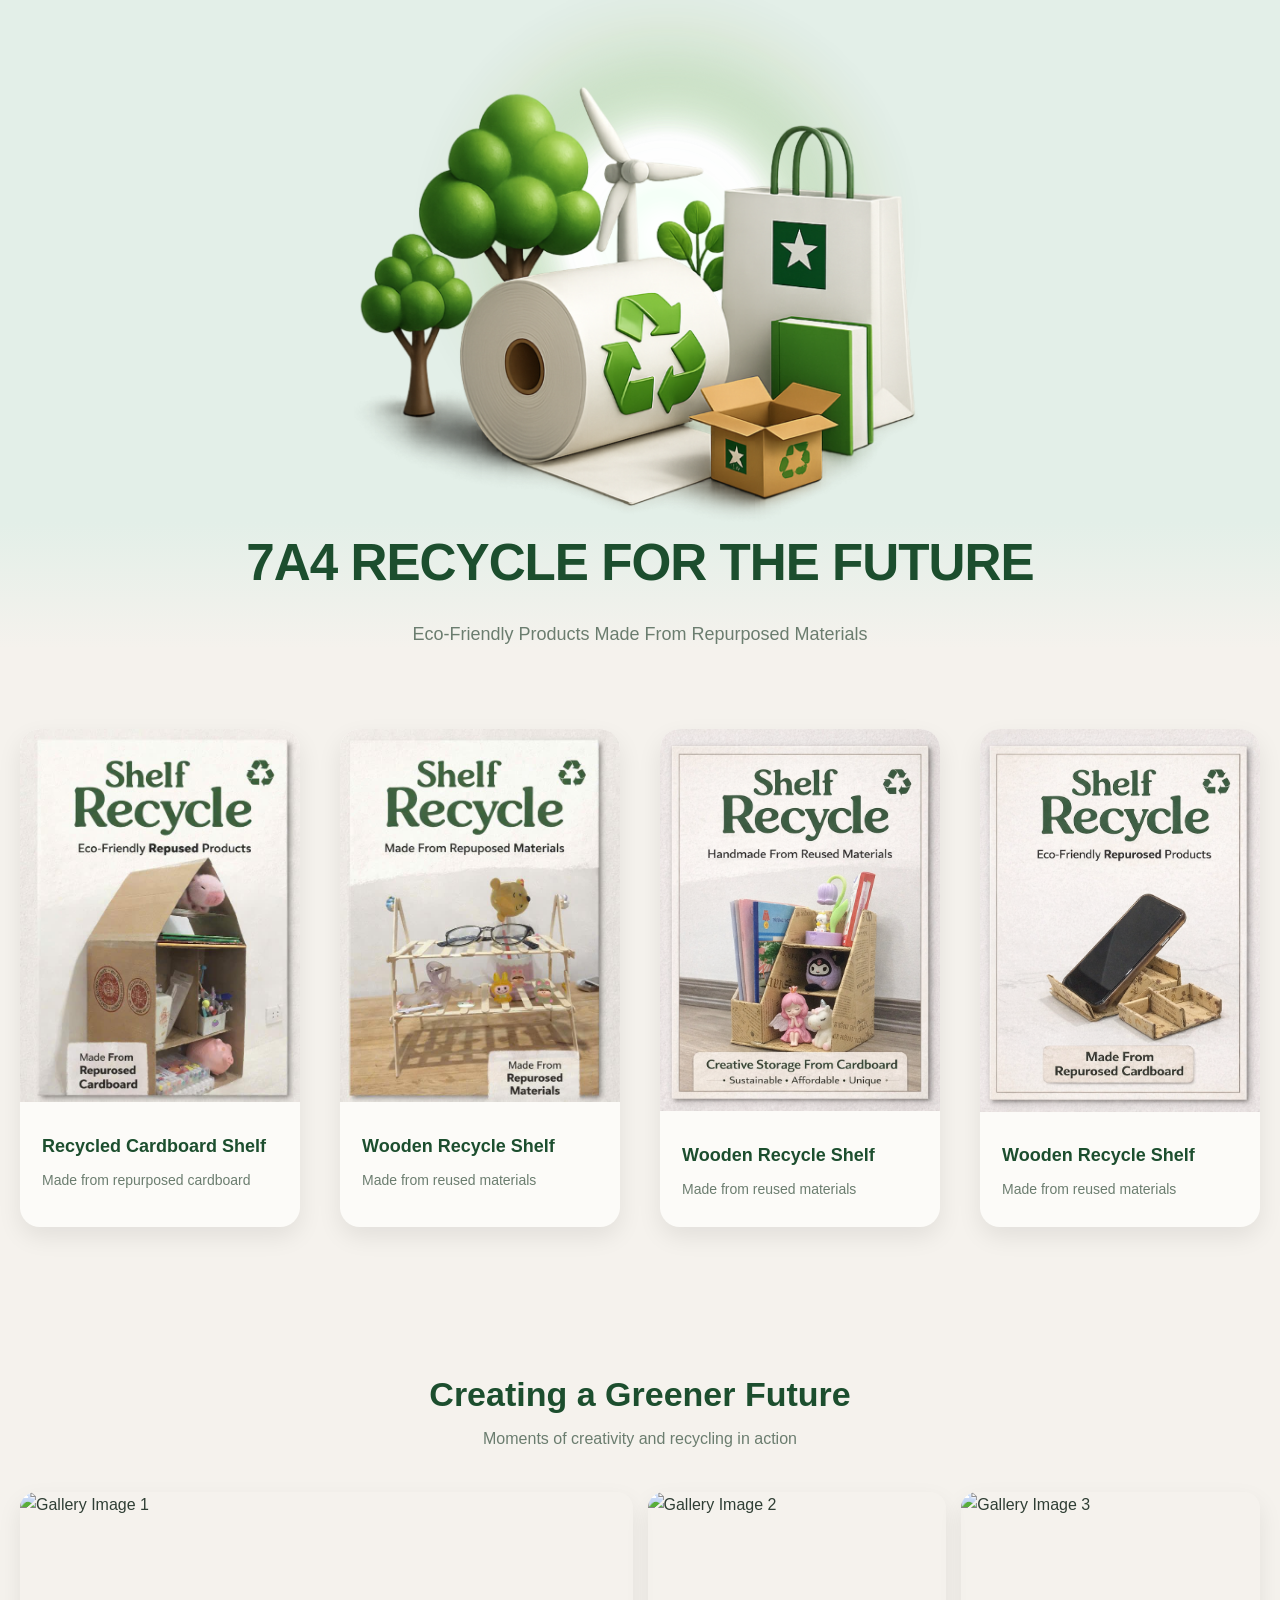
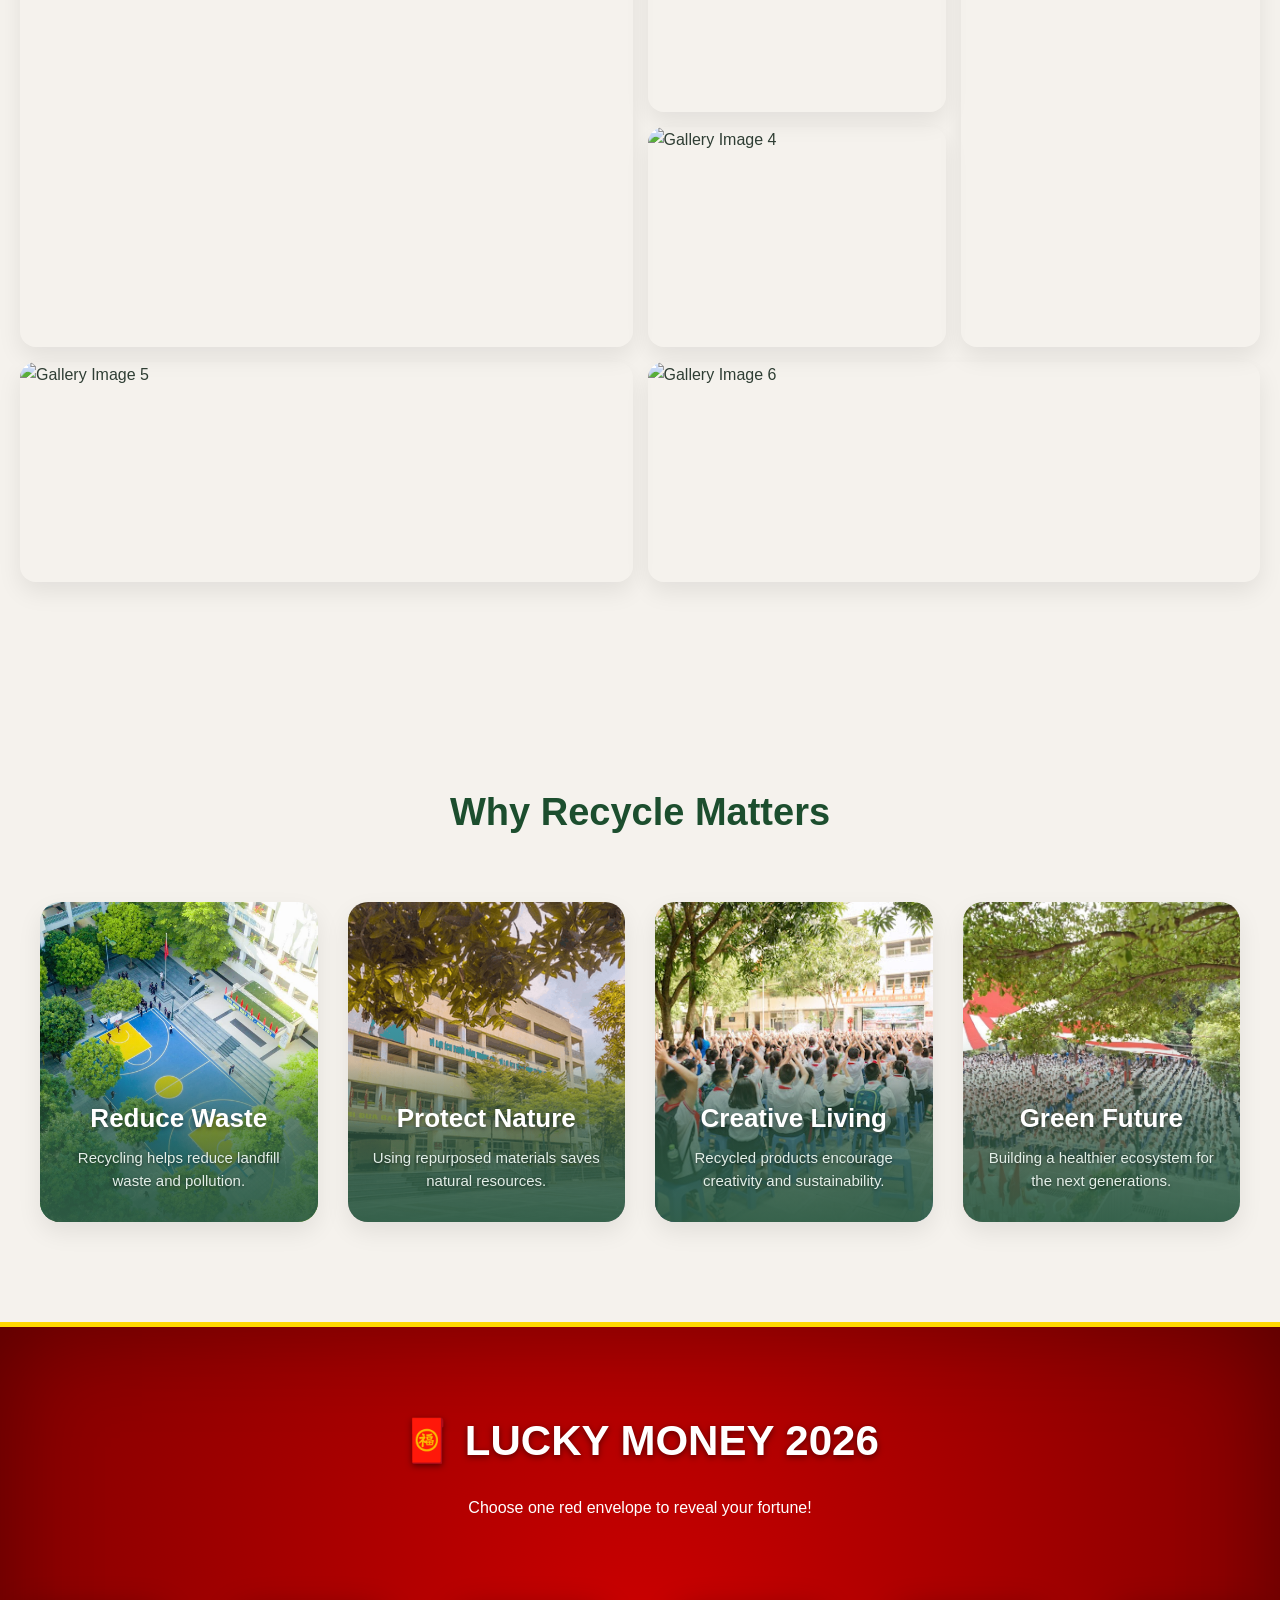
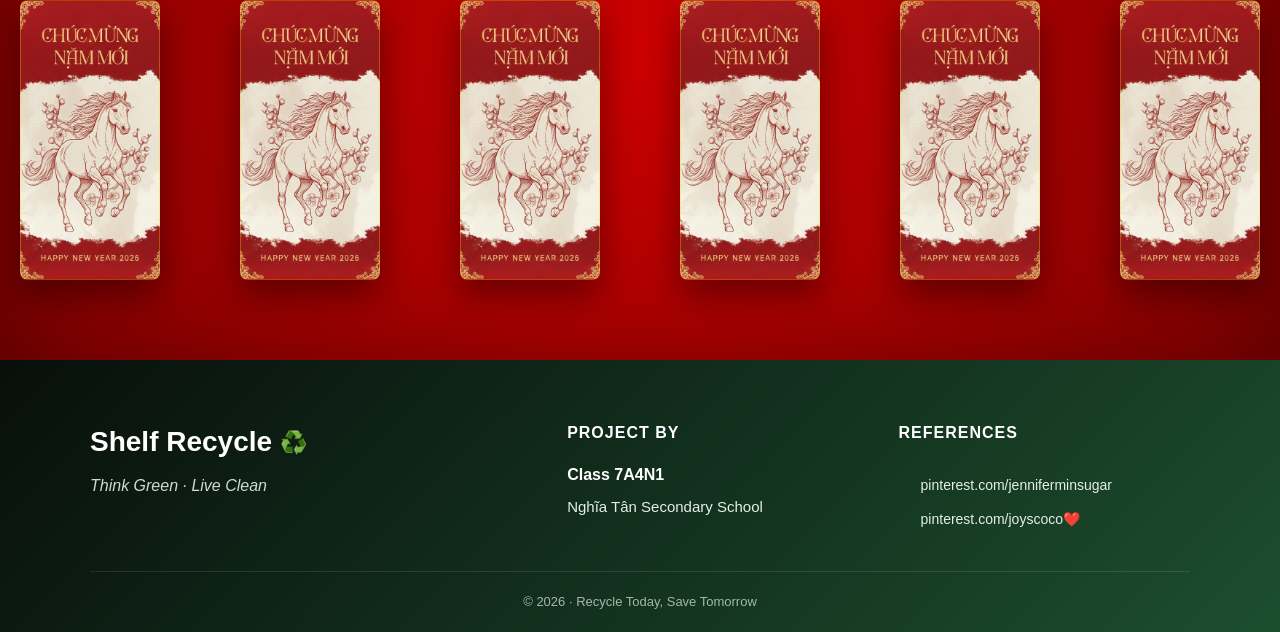
==== index.html @ d944ead4 "new" ====
<!DOCTYPE html>
<html lang="en">
<head>
  <meta name="viewport" content="width=device-width, initial-scale=1.0">
  <meta charset="UTF-8">
  <title>7A4 Green Project – Recycle for the Future</title>
  <link rel="stylesheet" href="style.css">
<link rel="preload" href="images/inner.png" as="image">
<link rel="preload" href="images/envelope.png" as="image">
<link rel="preload" href="images/light.png" as="image">
</head>
<body>
<header class="hero-logo" >
  <img src="/images/LogoRecycle.png" alt="7A4 Recycle for the Future Logo">
</header>
<header class="hero fade-in">
  <h1 style="text-transform: uppercase;">7A4 Recycle for the Future</h1>
  <p>Eco-Friendly Products Made From Repurposed Materials</p>
</header>

<section class="gallery">
  <div class="card slide-up" onclick="openModal('modal1')">
    <img src="images/shelf1.jpg" alt="Recycled Shelf">
    <h3>Recycled Cardboard Shelf</h3>
    <p>Made from repurposed cardboard</p>
  </div>

  <div class="card slide-up" onclick="openModal('modal2')">
    <img src="images/shelf2.jpg" alt="Recycled Shelf">
    <h3>Wooden Recycle Shelf</h3>
    <p>Made from reused materials</p>
  </div>
    <div class="card slide-up" onclick="openModal('modal3')">
    <img src="images/shelf3.png" alt="Recycled Shelf">
    <h3>Wooden Recycle Shelf</h3>
    <p>Made from reused materials</p>
  </div>
    <div class="card slide-up" onclick="openModal('modal4')">
    <img src="images/shelf4.png" alt="Recycled Shelf">
    <h3>Wooden Recycle Shelf</h3>
    <p>Made from reused materials</p>
  </div>
</section>

<section class="photo-collage fade-in">
 <h2>Creating a Greener Future</h2>
<p class="collage-desc">Moments of creativity and recycling in action</p>

  
  <div class="collage-grid">
    <div class="collage-item item-1">
      <img src="https://i.pinimg.com/736x/b6/c4/a5/b6c4a59f04e7c9d56929acf7394a808f.jpg" alt="Gallery Image 1">
    </div>
    <div class="collage-item item-2">
      <img src="https://i.pinimg.com/736x/38/fc/1e/38fc1e1cbbdf4a241d9f4a751c77e56e.jpg" alt="Gallery Image 2">
    </div>
    <div class="collage-item item-3">
      <img src="https://i.pinimg.com/736x/29/24/9c/29249c84901e8ae8eca6f431b91c12b4.jpg" alt="Gallery Image 3">
    </div>
    <div class="collage-item item-4">
      <img src="https://i.pinimg.com/736x/94/3b/c2/943bc2ed8845af588360f6b360622b56.jpg" alt="Gallery Image 4">
    </div>
    <div class="collage-item item-5">
      <img src="https://i.pinimg.com/1200x/44/40/da/4440da82d7d772c4b4be480b1e8993a2.jpg" alt="Gallery Image 5">
    </div>
    <div class="collage-item item-6">
      <img src="https://i.pinimg.com/736x/15/68/8b/15688bbd737a003bea802c72705a37fd.jpg" alt="Gallery Image 6">
    </div>
  </div>
</section>
<!-- WHY RECYCLE -->
<section class="why-recycle fade-in">
  <h2>Why Recycle Matters</h2>

  <div class="reasons">
    <div class="reason">
      <div class="reason-icon"></div>
      <div class="reason-content">
        <h4>Reduce Waste</h4>
        <p>Recycling helps reduce landfill waste and pollution.</p>
      </div>
    </div>
    <div class="reason">
      <div class="reason-icon"></div>
      <div class="reason-content">
        <h4>Protect Nature</h4>
        <p>Using repurposed materials saves natural resources.</p>
      </div>
    </div>
    <div class="reason">
      <div class="reason-icon"></div>
      <div class="reason-content">
        <h4>Creative Living</h4>
        <p>Recycled products encourage creativity and sustainability.</p>
      </div>
    </div>
    <div class="reason">
      <div class="reason-icon"></div>
      <div class="reason-content">
        <h4>Green Future</h4>
        <p>Building a healthier ecosystem for the next generations.</p>
      </div>
    </div>
  </div>
</section>

<!-- LUCKY MONEY SECTION -->
<section class="lixi-section fade-in">
  <h2>🧧 Lucky Money 2026</h2>
  <p>Choose one red envelope to reveal your fortune!</p>

  <div class="envelope-container">
    <div class="envelope" onclick="openEnvelope(this)"></div>
    <div class="envelope" onclick="openEnvelope(this)"></div>
    <div class="envelope" onclick="openEnvelope(this)"></div>
    <div class="envelope" onclick="openEnvelope(this)"></div>
    <div class="envelope" onclick="openEnvelope(this)"></div>
    <div class="envelope" onclick="openEnvelope(this)"></div>
  </div>

</section>


<!-- LIXI OVERLAY -->
<div id="lixiOverlay" class="lixi-overlay" onclick="closeLixi(event)">
  <div class="lixi-popup">
<div class="fortune-image">
  <img src="images/gow.png" alt="">
</div>
    <div class="fortune-content">
      <h3 id="fortuneTitle"></h3>
      <p id="fortuneMessage"></p>
      <p class="fortune-message-en"></p>
    </div>

    <button class="close-btn">Close</button>

  </div>
</div>

<!-- MODAL -->
<div id="modal1" class="modal">
   <video class="modal-video" controls poster="images/shelfc1.jpg"  playsinline>
    <source src="images/carton.mp4" type="video/mp4">
    Trình duyệt của bạn không hỗ trợ video.
  </video>
  <div class="modal-content">
   

    <h2>Recycled Cardboard Shelf</h2>
    <p>
      This shelf is made from reused cardboard, helping reduce waste
      and protect the environment.
    </p>

    <h3>Materials Used</h3>
    <ul>
   <li>Used cardboard boxes</li>
<li>Transparent adhesive tape</li>
<li>Scissors</li>
    </ul>
<div class="container-img">
    <img class="img-detail" src="images/material1-1.jpg" alt="">
    <img class="img-detail" src="images/material1-2.jpg" alt="">
    <img class="img-detail" src="images/material1-3.jpg" alt="">
</div>
    <button class="btn-close" onclick="closeModal('modal1')">Close</button>
</div>

</div>

<div id="modal2" class="modal">
   <video class="modal-video" controls poster="images/shelfc2.jpg" playsinline>
    <source src="images/stick.mp4" type="video/mp4">
    Trình duyệt của bạn không hỗ trợ video.
  </video>
  <div class="modal-content">
 

    <h2>Wooden Recycle Shelf</h2>
    <p>
      This shelf is crafted from reused wood, giving old materials
      a new and useful life.
    </p>

    <h3>Materials Used</h3>
 <ul>
  <li>Recycled wooden sticks (ice cream sticks)</li>
  <li>Craft knife (box cutter)</li>
  <li>Hot glue sticks and a hot glue gun</li>
</ul>

 <div class="container-img">
    <img class="img-detail" src="images/material2-1.jpg" alt="">
    <img class="img-detail" src="images/material2-2.jpg" alt="">
    <img class="img-detail" src="images/material2-3.jpg" alt="">
</div>
   <button class="btn-close" onclick="closeModal('modal2')">Close</button>
  </div>
 
</div>

<div id="modal3" class="modal">
   <video class="modal-video" controls poster="images/shelfc4.png" playsinline>
    <source src="images/shelfvideo2.mp4" type="video/mp4">
    Trình duyệt của bạn không hỗ trợ video.
  </video>
  <div class="modal-content">
 

<h2>Smart Cardboard Shelf</h2>
<p>
  This smart shelf is made from recycled cardboard, designed to organize books and small items in a neat and creative way. 
  It helps reuse waste materials while adding a cute and aesthetic touch to your study space.
</p>

<h3>Materials Used</h3>
<ul>
  <li>Recycled cardboard</li>
  <li>Scissors or craft knife</li>
  <li>Glue or hot glue gun</li>
  <li>Decorative paper (optional)</li>
</ul>

 <div class="container-img">
    <img class="img-detail" src="images/material2-1.jpg" alt="">
    <img class="img-detail" src="images/material2-2.jpg" alt="">
    <img class="img-detail" src="images/material2-3.jpg" alt="">
</div>
   <button class="btn-close" onclick="closeModal('modal3')">Close</button>
  </div>
 
</div>


<div id="modal4" class="modal">
   <video class="modal-video" controls poster="images/shelfc3.png" playsinline>
    <source src="images/cardton phone.mp4" type="video/mp4">
    Trình duyệt của bạn không hỗ trợ video.
  </video>
  <div class="modal-content">
 

   <h2>Cardboard Phone Stand</h2>
<p>
  This phone stand is crafted from recycled cardboard, providing a simple and practical way to hold your phone. 
  It is lightweight, eco-friendly, and perfect for watching videos or online learning.
</p>

<h3>Materials Used</h3>
<ul>
  <li>Recycled cardboard</li>
  <li>Scissors or craft knife</li>
  <li>Glue or hot glue gun</li>
</ul>

 <div class="container-img">
    <img class="img-detail" src="images/material2-1.jpg" alt="">
    <img class="img-detail" src="images/material2-2.jpg" alt="">
    <img class="img-detail" src="images/material2-3.jpg" alt="">
</div>
   <button class="btn-close" onclick="closeModal('modal4')">Close</button>
  </div>
 
</div>



<footer class="site-footer">
  <div class="footer-container">
    
    <div class="footer-brand">
      <h3>Shelf Recycle <span>♻️</span></h3>
      <p class="tagline">Think Green · Live Clean</p>
    </div>

    <div class="footer-info">
      <h4>Project By</h4>
      <p><strong>Class 7A4N1</strong></p>
      <p>Nghĩa Tân Secondary School</p>
    </div>

    <div class="footer-links">
      <h4>References</h4>
      <a href="https://www.pinterest.com/pin/70437490801950/feedback/?invite_code=cc535b1ee3a2424e87066b04d23a5386&sender_id=1038994713941963217" target="_blank" rel="noopener">pinterest.com/jenniferminsugar</a>
      <a href="https://www.pinterest.com/pin/211174975031869/" target="_blank" rel="noopener">pinterest.com/joyscoco❤️</a>
    </div>

  </div>

  <div class="footer-bottom">
    <p class="footer-year">© 2026 · Recycle Today, Save Tomorrow</p>
  </div>
</footer>

<script>
  /* =========================
     MODAL VIDEO
  ==========================*/
  function stopVideo(modal) {
    const video = modal.querySelector("video");
    if (video) {
      video.pause();
      video.currentTime = 0;
    }
  }

  function openModal(id) {
    const modal = document.getElementById(id);
    modal.style.display = "flex";
  }

  function closeModal(id) {
    const modal = document.getElementById(id);
    stopVideo(modal);
    modal.style.display = "none";
  }

  function handleOutsideClick(e) {
    if (e.target.classList.contains("modal")) {
      stopVideo(e.target);
      e.target.style.display = "none";
    }
  }

  window.addEventListener("click", handleOutsideClick);
  window.addEventListener("touchstart", handleOutsideClick);


  /* =========================
     LUCKY MONEY SYSTEM
  ==========================*/

const fortunes = [
  {
    id: 1,
    name: "Đại Cát",
    rate: 20,
    message: "Năm mới đại phúc đại lộc, thành công rực rỡ và mọi điều như ý!",
    message_en: "May the New Year bring you great blessings, abundant prosperity, brilliant success, and the fulfillment of all your wishes.",
    color: "#FFD700",
    img: "images/gow.png"
  },
  {
    id: 2,
    name: "Thượng Cát",
    rate: 20,
    message: "Tài lộc dồi dào, học tập và công việc đều thăng hoa.",
    message_en: "May wealth flow abundantly, and may your studies and career flourish throughout the year.",
    color: "#FFB700",
    img: "images/gowo.png"
  },
  {
    id: 3,
    name: "Trung Cát",
    rate: 25,
    message: "Một năm bình an, thuận lợi và nhiều cơ hội mới.",
    message_en: "Wishing you a peaceful year filled with smooth progress and many new opportunities.",
    color: "#FFA500",
    img: "images/gowt.png"
  },
  {
    id: 4,
    name: "Tiểu Cát",
    rate: 25,
    message: "Những niềm vui nhỏ sẽ mang đến may mắn bất ngờ.",
    message_en: "Small joys will lead to unexpected good fortune and delightful surprises.",
    color: "#FF8C00",
    img: "images/gowe.png"
  },
  {
    id: 5,
    name: "Cát Tường",
    rate: 10,
    message: "Khởi đầu suôn sẻ, hành trình mới đầy hy vọng.",
    message_en: "May your new beginning be smooth and your journey ahead filled with hope.",
    color: "#FF6347",
    img: "images/gowf.png",

  }
];

  let hasOpened = false; // chỉ giới hạn trong 1 lần load trang

  function getRandomFortune() {
    const total = fortunes.reduce((sum, f) => sum + f.rate, 0);
    let random = Math.random() * total;

    for (let fortune of fortunes) {
      if (random < fortune.rate) {
        return fortune;
      }
      random -= fortune.rate;
    }
  }

  function openEnvelope() {

    const overlay = document.getElementById("lixiOverlay");
    const title = document.getElementById("fortuneTitle");
    const message = document.getElementById("fortuneMessage");
const fortuneImage = document.querySelector(".fortune-image img");
const messageEn = document.querySelector(".fortune-message-en");
    // Nếu đã mở trong lần load này
    if (hasOpened) {
      title.innerHTML = "Hết lượt bốc";
      message.innerHTML = "Reload trang để bốc lại nhé!";
      messageEn.innerHTML = "No more draws left. Please reload the page to try again!";
      fortuneImage.src = "images/fail.png"; // ảnh trống
      overlay.classList.add("show");
      return;
    }

    const fortune = getRandomFortune();

    title.innerHTML = `✨${fortune.name}✨`;
    message.innerHTML = fortune.message;
    title.style.color = fortune.color;
  fortuneImage.src = fortune.img;
messageEn.innerHTML = fortune.message_en;
    overlay.classList.add("show");

    hasOpened = true;
  }

  function closeLixi(e) {
    if (
      e.target.classList.contains("lixi-overlay") ||
      e.target.classList.contains("close-btn")
    ) {
      document.getElementById("lixiOverlay").classList.remove("show");
    }
  }

</script>




</body>
</html>
---- style.css ----
/* =====================
   RESET & VARIABLES
===================== */
@import url("https://fonts.googleapis.com/css2?family=Protest+Revolution&display=swap");
@import url("https://fonts.googleapis.com/css2?family=Comforter&family=Oswald:wght@200..700&display=swap");

#fortuneTitle {
  font-family: "Protest Revolution", sans-serif;
  font-weight: bold;
}
:root {
  --green-dark: #080f0b;
  --green-main: #1c4e2e;
  --green-soft: #e3efe8;
  --beige-bg: #f5f2ed;
  --paper: #fcfbf8;
  --text-main: #2f3e34;
  --text-sub: #6b7d6f;
  --shadow-soft: 0 10px 25px rgba(0, 0, 0, 0.08);
  --shadow-hover: 0 25px 45px rgba(0, 0, 0, 0.12);
}

* {
  margin: 0;
  padding: 0;
  box-sizing: border-box;
}

body {
  font-family: "Inter", "Arial", sans-serif;
  background: var(--beige-bg);
  color: var(--text-main);
  line-height: 1.6;
}

/* =====================
   HERO
===================== */
.hero {
  background: linear-gradient(180deg, var(--green-soft), var(--beige-bg));
  text-align: center;
  display: flex;
  flex-direction: column;
  justify-content: center;
  align-items: center;
}
.hero-logo {
  background: var(--green-soft);
  display: flex;
  justify-content: center;
  align-items: end;
}
.hero-logo img {
  width: clamp(500px, 700px, 800px);
  height: auto;
  padding-inline: 4rem;
}
.hero h1 {
  font-size: clamp(36px, 4vw, 56px);
  font-weight: 700;
  letter-spacing: -1px;
  color: var(--green-main);
}

.hero p {
  max-width: 520px;
  margin: 16px auto 0;
  font-size: 18px;
  color: var(--text-sub);
}

.btn-close {
  margin-top: 20px;
  padding: 10px 20px;
  background-color: #2e7d32;
  color: white;
  border: none;
  border-radius: 6px;
  cursor: pointer;
  font-size: 14px;
  margin-left: 10px;
}

.btn-close:hover {
  background-color: #1b5e20;
}

/* =====================
   GALLERY
===================== */
.gallery {
  max-width: 1280px;
  margin: auto;
  padding: 80px 20px;
  display: grid;
  grid-template-columns: repeat(auto-fit, minmax(260px, 1fr));
  gap: 40px;
}

.card {
  background: var(--paper);
  border-radius: 20px;
  overflow: hidden;
  cursor: pointer;
  box-shadow: var(--shadow-soft);
  transition:
    transform 0.45s ease,
    box-shadow 0.45s ease;
  position: relative;
}

.card:hover {
  transform: translateY(-12px);
  box-shadow: var(--shadow-hover);
}

.card img {
  width: 100%;
  object-fit: cover;
}

.card h3 {
  padding: 22px 22px 8px;
  font-size: 18px;
  color: var(--green-main);
}

.card p {
  padding: 0 22px 26px;
  font-size: 14px;
  color: var(--text-sub);
}

/* Hiệu ứng vệt sáng trắng lấp lánh (Shine) chạy ngang qua card */
.gallery .card::before {
  content: "";
  position: absolute;
  top: 0;
  left: -150%;
  width: 100%;
  height: 100%;
  background: linear-gradient(
    to right,
    rgba(255, 255, 255, 0) 0%,
    rgba(255, 255, 255, 0.5) 50%,
    rgba(255, 255, 255, 0) 100%
  );
  transform: skewX(-25deg);
  animation: cardShine 4s infinite;
  z-index: 10;
  pointer-events: none;
}

.gallery .card:nth-child(1)::before {
  animation-delay: 0s;
}
.gallery .card:nth-child(2)::before {
  animation-delay: 0.7s;
}
.gallery .card:nth-child(3)::before {
  animation-delay: 1.4s;
}
.gallery .card:nth-child(4)::before {
  animation-delay: 2.1s;
}
.gallery .card:nth-child(5)::before {
  animation-delay: 2.8s;
}
.gallery .card:nth-child(6)::before {
  animation-delay: 3.5s;
}

@keyframes cardShine {
  0% {
    left: -150%;
  }
  20% {
    left: 150%;
  }
  100% {
    left: 150%;
  }
}
/* =====================
   PHOTO COLLAGE (LƯỚI ẢNH TỰ DO)
===================== */
.photo-collage {
  max-width: 1280px;
  margin: 60px auto 100px;
  padding: 0 20px;
}

.photo-collage h2 {
  text-align: center;
  font-size: 34px;
  color: var(--green-main);
  margin-bottom: 5px;
}

.collage-desc {
  text-align: center;
  font-size: 16px;
  color: var(--text-sub);
  margin-bottom: 40px;
}

/* Lưới Grid 4 cột */
.collage-grid {
  display: grid;
  grid-template-columns: repeat(4, 1fr);
  grid-auto-rows: 220px; /* Chiều cao tiêu chuẩn của 1 ô */
  gap: 15px;
}

.collage-item {
  border-radius: 16px;
  overflow: hidden;
  box-shadow: var(--shadow-soft);
  position: relative;
  cursor: pointer;
}

.collage-item img {
  width: 100%;
  height: 100%;
  object-fit: cover;
  transition: transform 0.6s cubic-bezier(0.25, 0.8, 0.25, 1);
}

.collage-item:hover img {
  transform: scale(1.1);
}

/* Tạo lớp phủ mờ khi hover để ảnh nhìn "sâu" hơn */
.collage-item::after {
  content: "";
  position: absolute;
  inset: 0;
  background: rgba(0, 0, 0, 0.15);
  opacity: 0;
  transition: opacity 0.4s ease;
}

.collage-item:hover::after {
  opacity: 1;
}

/* --- TÙY CHỈNH KÍCH THƯỚC TỰ DO CHO TỪNG ẢNH --- */
.item-1 {
  grid-column: span 2;
  grid-row: span 2;
} /* Ô rất to: 2 cột, 2 dòng */
.item-2 {
  grid-column: span 1;
  grid-row: span 1;
} /* Ô nhỏ bình thường */
.item-3 {
  grid-column: span 1;
  grid-row: span 2;
} /* Ô cao dọc: 1 cột, 2 dòng */
.item-4 {
  grid-column: span 1;
  grid-row: span 1;
} /* Ô nhỏ bình thường */
.item-5 {
  grid-column: span 2;
  grid-row: span 1;
} /* Ô dài ngang: 2 cột, 1 dòng */
.item-6 {
  grid-column: span 2;
  grid-row: span 1;
} /* Ô nhỏ bình thường */
/* =====================
   WHY RECYCLE
===================== */
.why-recycle {
  background: var(--beige-bg);
  padding: 100px 20px;
}

.why-recycle h2 {
  text-align: center;
  font-size: 38px;
  margin-bottom: 60px;
  color: var(--green-main);
}

.reasons {
  max-width: 1200px;
  margin: auto;
  display: grid;
  grid-template-columns: repeat(auto-fit, minmax(240px, 1fr));
  gap: 30px;
}

.reason {
  position: relative;
  padding: 30px 25px;
  border-radius: 20px;
  text-align: center;
  transition:
    transform 0.4s ease,
    box-shadow 0.4s ease;
  overflow: hidden;
  min-height: 320px;
  display: flex;
  flex-direction: column;
  box-shadow: var(--shadow-soft);
  background-color: var(--green-dark);
  background-size: cover;
  background-position: center;
}

.reason:nth-child(1) {
  background-image: url("images/nghiatan.jpg");
}
.reason:nth-child(2) {
  background-image: url("images/thcs-nghia-tan-min.webp");
}
.reason:nth-child(3) {
  background-image: url("images/unnamed.jpg");
}
.reason:nth-child(4) {
  background-image: url("images/ntthcs.webp");
}

.reason::before {
  content: "";
  position: absolute;
  inset: 0;
  background: linear-gradient(
    to top,
    rgba(47, 93, 70, 0.95) 0%,
    rgba(47, 93, 70, 0.8) 20%,
    rgba(47, 93, 70, 0.6) 35%,
    rgba(59, 107, 76, 0.35) 45%,
    rgba(59, 107, 76, 0.15) 50%,
    transparent 60%
  );
  z-index: 1;
  transition: background 0.4s ease;
}

.reason-content,
.reason-icon {
  position: relative;
  z-index: 2;
}

.reason-icon {
  font-size: 50px;
  margin-bottom: auto;
  text-shadow: 0 4px 10px rgba(0, 0, 0, 0.3);
}

.reason h4 {
  margin: 15px 0 8px;
  font-size: 26px;
  color: #ffffff;
  text-shadow: 0 2px 4px rgba(0, 0, 0, 0.4);
}

.reason p {
  font-size: 15px;
  color: var(--green-soft);
  line-height: 1.5;
  text-shadow: 0 1px 3px rgba(0, 0, 0, 0.5);
}

.reason:hover {
  transform: translateY(-12px);
  box-shadow: var(--shadow-hover);
}

.reason:hover::before {
  background: linear-gradient(
    to top,
    rgba(47, 93, 70, 1) 0%,
    rgba(47, 93, 70, 0.8) 60%,
    rgba(59, 107, 76, 0.4) 100%
  );
}

/* =====================
   MODAL
===================== */
.modal {
  display: none;
  position: fixed;
  inset: 0;
  background: rgba(0, 0, 0, 0.634);
  backdrop-filter: blur(10px);
  justify-content: center;
  align-items: center;
  z-index: 999;
  gap: 40px;
  padding: 20px;
}

.modal-content {
  background: var(--paper);
  max-height: 715px;
  padding: 40px;
  width: 90%;
  max-width: 620px;
  border-radius: 26px;
  box-shadow: var(--shadow-hover);
  animation: zoomFade 0.5s ease;
  overflow-y: auto; /* Cho phép cuộn trong modal nếu nội dung dài */
}

.modal-video {
  position: relative;
  max-width: clamp(250px, 35vw, 320px);
  border-radius: 26px;
  overflow: hidden;
  aspect-ratio: 9/16;
}

.modal-content h2 {
  color: var(--green-dark);
  margin-bottom: 12px;
}
.modal-content h3 {
  margin-top: 20px;
  color: var(--green-main);
}
.modal-content ul {
  padding-left: 18px;
  margin: 12px 0;
}
.modal-content img {
  width: 100%;
  border-radius: 16px;
  margin-top: 18px;
  aspect-ratio: 1/1;
}

.close {
  position: absolute;
  right: 26px;
  top: 22px;
  font-size: 28px;
  cursor: pointer;
  color: var(--text-sub);
}
video {
  object-fit: cover;
}

/* =====================
   LIXI SECTION
===================== */
.lixi-section {
  text-align: center;
  padding: 80px 20px;
  background: radial-gradient(circle, #cc0000 0%, #800000 100%);
  color: #fff;
  border-top: 5px solid #ffd700;
  box-shadow: inset 0 0 100px rgba(0, 0, 0, 0.3);
}
.lixi-section h2 {
  font-size: clamp(32px, 4vw, 42px);
  margin-bottom: 20px;
  text-shadow: 0 2px 6px rgba(0, 0, 0, 0.5);
  text-transform: uppercase;
}
.envelope-container {
  max-width: 1280px;
  display: flex;
  justify-content: space-between;
  gap: 10px;
  flex-wrap: wrap;
  margin-top: 40px;
  margin: auto;
  padding-top: 5rem;
}

.envelope {
  width: clamp(140px, 9.5vw, 400px);
  aspect-ratio: 2 / 4;
  height: auto;
  background: url("images/envelope.png") center/cover no-repeat;
  cursor: pointer;
  border-radius: 8px;
  box-shadow: 0 15px 35px rgba(0, 0, 0, 0.4);
  border: 1px solid rgba(255, 215, 0, 0.3);
  transition:
    transform 0.4s ease,
    box-shadow 0.4s ease;
  animation: float 3s ease-in-out infinite;
  position: relative;
  overflow: hidden;
}

.envelope::after {
  content: "";
  position: absolute;
  top: 0;
  left: 0;
  width: 100%;
  height: 30%;
  background: var(--paper);
  transform-origin: top;
  transform: rotateX(0deg);
  transition: transform 0.4s ease;
  z-index: 5;
  opacity: 0;
}

.envelope:hover {
  transform: translateY(-18px) rotate(3deg) scale(1.05);
  box-shadow: 0 25px 50px rgba(255, 215, 0, 0.3);
  border: 1px solid #ffd700;
}
.envelope:hover::after {
  transform: rotateX(-180deg);
}
.envelope:active {
  animation: clickShake 0.4s ease;
}

.envelope:nth-child(1) {
  animation-delay: 0s;
}
.envelope:nth-child(2) {
  animation-delay: -0.5s;
}
.envelope:nth-child(3) {
  animation-delay: -1s;
}
.envelope:nth-child(4) {
  animation-delay: -1.5s;
}
.envelope:nth-child(5) {
  animation-delay: -2s;
}
.envelope:nth-child(6) {
  animation-delay: -2.5s;
}

.envelope::before {
  content: "";
  position: absolute;
  top: 0;
  left: -150%;
  width: 100%;
  height: 100%;
  background: linear-gradient(
    to right,
    rgba(255, 255, 255, 0) 0%,
    rgba(255, 215, 0, 0.4) 50%,
    rgba(255, 255, 255, 0) 100%
  );
  transform: skewX(-25deg);
  animation: envelopeShine 4s infinite;
  z-index: 10;
}

.envelope:nth-child(1)::before {
  animation-delay: 0s;
}
.envelope:nth-child(2)::before {
  animation-delay: 0.7s;
}
.envelope:nth-child(3)::before {
  animation-delay: 1.4s;
}
.envelope:nth-child(4)::before {
  animation-delay: 2.1s;
}
.envelope:nth-child(5)::before {
  animation-delay: 2.8s;
}
.envelope:nth-child(6)::before {
  animation-delay: 3.5s;
}

@keyframes envelopeShine {
  0% {
    left: -150%;
  }
  20% {
    left: 150%;
  }
  100% {
    left: 150%;
  }
}
@keyframes float {
  0%,
  100% {
    transform: translateY(0px);
  }
  50% {
    transform: translateY(-12px);
  }
}
@keyframes clickShake {
  25% {
    transform: translateX(-4px);
  }
  50% {
    transform: translateX(4px);
  }
  75% {
    transform: translateX(-3px);
  }
}

/* =====================
   LIXI OVERLAY & POPUP
===================== */
.lixi-overlay {
  position: fixed;
  inset: 0;
  background: rgba(0, 0, 0, 0.7);
  backdrop-filter: blur(8px);
  display: none;
  justify-content: center;
  align-items: center;
  z-index: 999;
}
.lixi-overlay.show {
  display: flex;
}

.lixi-popup {
  width: clamp(320px, 70vw, 380px);
  aspect-ratio: 2 / 4;
  background: url("images/inner.png") center/cover no-repeat;
  display: flex;
  flex-direction: column;
  justify-content: center;
  align-items: center;
  position: relative;
  text-align: center;
  padding: 20px;
  opacity: 0;
  animation: lixiPopupAppear 0.6s cubic-bezier(0.175, 0.885, 0.32, 1.275)
    forwards;
}

@keyframes lixiPopupAppear {
  0% {
    transform: scale(0.5) translateY(50px);
    opacity: 0;
  }
  100% {
    transform: scale(1) translateY(0);
    opacity: 1;
  }
}

.lixi-popup::before {
  content: "";
  position: absolute;
  top: 15%;
  left: 50%;
  transform: translate(-50%, -50%);
  width: 250px;
  height: 250px;
  background: radial-gradient(
    circle,
    rgba(255, 215, 0, 0.6) 0%,
    transparent 70%
  );
  z-index: 1;
  animation: popupPulseGlow 2s infinite alternate;
  pointer-events: none;
}

@keyframes popupPulseGlow {
  from {
    opacity: 0.5;
    transform: translate(-50%, -50%) scale(0.9);
  }
  to {
    opacity: 1;
    transform: translate(-50%, -50%) scale(1.1);
  }
}

.fortune-content {
  color: #92191b;
  background: url(images/light.png) center/cover;
  aspect-ratio: 1/1;
  text-align: center;
  position: relative;
  z-index: 3;
}

#fortuneTitle {
  font-size: clamp(42px, 2.5vw, 42px);
  margin-bottom: 8px;
  text-shadow: 0px 0px 8px rgb(255 255 255);
  color: #92191b;
}
#fortuneMessage {
  font-size: clamp(22px, 2vw, 22px);
  color: #92191b;
  font-weight: bold;
}
.fortune-message-en {
  font-style: italic;
  font-size: clamp(22px, 2vw, 22px);
  color: #92191b;
  text-align: center;
  margin-top: 10px;
  opacity: 0.95;
  quotes: "“" "”";
}
.fortune-message-en::before {
  content: open-quote;
}
.fortune-message-en::after {
  content: close-quote;
}

.close-btn {
  margin-top: 30px;
  padding: 12px 30px;
  border: none;
  background: linear-gradient(135deg, #ffd700, #b8860b);
  color: #800000;
  font-weight: bold;
  text-transform: uppercase;
  letter-spacing: 1px;
  border-radius: 50px;
  cursor: pointer;
  box-shadow: 0 5px 15px rgba(0, 0, 0, 0.3);
  transition: all 0.3s ease;
  position: relative;
  z-index: 4;
}
.close-btn:hover {
  transform: scale(1.1);
  background: linear-gradient(135deg, #fff, #ffd700);
  box-shadow: 0 8px 20px rgba(255, 215, 0, 0.4);
}

.fortune-image img {
  width: clamp(250px, 15vw, 320px);
  aspect-ratio: 1/1;
  position: relative;
  z-index: 2;
}

/* =====================
   FOOTER
===================== */
/* =====================
   FOOTER (REBUILT UX/UI)
===================== */
.site-footer {
  background: linear-gradient(135deg, var(--green-dark), var(--green-main));
  color: var(--paper);
  padding: 60px 20px 20px;
  position: relative;
  font-family: "Inter", sans-serif;
}

.footer-container {
  max-width: 1100px;
  margin: 0 auto;
  display: grid;
  grid-template-columns: 1.5fr 1fr 1fr; /* Chia 3 cột: Cột 1 to hơn một chút */
  gap: 40px;
  border-bottom: 1px solid rgba(255, 255, 255, 0.1); /* Đường kẻ mờ phân cách */
  padding-bottom: 40px;
}

/* Cột 1: Brand */
.footer-brand h3 {
  color: #ffffff;
  font-size: 28px;
  margin-bottom: 8px;
  display: flex;
  align-items: center;
  gap: 8px;
}
.footer-brand span {
  font-size: 22px;
}
.footer-brand .tagline {
  font-size: 16px;
  color: var(--green-soft);
  font-style: italic;
  opacity: 0.9;
}

/* Cột 2 & 3: Info & Links */
.footer-info h4,
.footer-links h4 {
  color: #ffffff;
  font-size: 16px;
  margin-bottom: 16px;
  text-transform: uppercase;
  letter-spacing: 1px;
}

.footer-info p {
  color: var(--green-soft);
  margin-bottom: 8px;
  font-size: 15px;
}
.footer-info strong {
  color: #ffffff;
  font-size: 16px;
}

.footer-links {
  display: flex;
  flex-direction: column;
  gap: 12px;
}
.footer-links a {
  color: var(--green-soft);
  text-decoration: none;
  font-size: 14px;
  transition: all 0.3s ease;
  display: inline-flex;
  align-items: center;
}

/* Hiệu ứng mũi tên bay ra khi hover vào link */
.footer-links a::before {
  content: "→";
  margin-right: 8px;
  font-size: 14px;
  opacity: 0;
  transform: translateX(-10px);
  transition: all 0.3s ease;
  color: #ffffff;
}
.footer-links a:hover {
  color: #ffffff;
  transform: translateX(5px); /* Chữ nhích sang phải nhẹ */
}
.footer-links a:hover::before {
  opacity: 1;
  transform: translateX(0);
}

/* Copyright Bottom */
.footer-bottom {
  max-width: 1100px;
  margin: 0 auto;
  padding-top: 20px;
  text-align: center;
}
.footer-year {
  font-size: 13px;
  color: var(--green-soft);
  opacity: 0.7;
}

/* --- RESPONSIVE CHO FOOTER MỚI --- */
@media (max-width: 768px) {
  .footer-container {
    grid-template-columns: 1fr; /* Chuyển về 1 cột dọc trên Mobile */
    text-align: center;
    gap: 30px;
  }

  .footer-brand h3 {
    justify-content: center;
  }

  .footer-links {
    align-items: center;
  }

  /* Tắt hiệu ứng mũi tên bay ngang vì trên mobile dùng cảm ứng (touch) */
  .footer-links a::before {
    display: none;
  }
  .footer-links a:hover {
    transform: none;
    text-decoration: underline;
  }
}
/* =====================
   GLOBAL CLASSES
===================== */
.container-img {
  width: 100%;
  padding: 0 10px;
  display: flex;
  justify-content: space-between;
  align-items: center;
}
.img-detail {
  width: clamp(100px, 15vw, 160px) !important;
  aspect-ratio: 1 / 1;
  object-fit: cover;
  object-position: center;
  border: 2px solid var(--green-dark);
}
.inner-img {
  width: 320px;
  max-width: 85vw;
  filter: drop-shadow(0 0 20px rgba(255, 215, 0, 0.5));
}

@keyframes fade {
  from {
    opacity: 0;
  }
  to {
    opacity: 1;
  }
}
@keyframes slideUp {
  from {
    opacity: 0;
    transform: translateY(40px);
  }
  to {
    opacity: 1;
    transform: translateY(0);
  }
}
@keyframes zoomFade {
  from {
    opacity: 0;
    transform: scale(0.85);
  }
  to {
    opacity: 1;
    transform: scale(1);
  }
}
.fade-in {
  animation: fade 1.2s ease both;
}
.slide-up {
  animation: slideUp 0.9s ease both;
}

/* =====================
   📱 RESPONSIVE GỘP GỌN (TABLET & MOBILE)
===================== */

/* Tablet (Dưới 900px) */
@media (max-width: 900px) {
  .gallery {
    grid-template-columns: repeat(2, 1fr);
    gap: 20px;
    padding: 60px 20px;
  }
  .modal {
    flex-direction: column;
    padding: 30px;
  }
  .modal-video {
    max-width: 100%;
    width: 100%;
    margin-right: 0;
  }
  .modal-content {
    max-height: 50vh;
    width: 100%;
    padding: 20px;
  }
  footer {
    padding: 44px 20px 36px;
  }
}

/* Mobile ngang (Dưới 768px) */
@media (max-width: 768px) {
  .hero {
    padding: 70px 20px 50px;
  }
  .hero h1 {
    font-size: 40px;
  }
  .why-recycle h2 {
    font-size: 28px;
  }
  .lixi-section {
    padding: 50px 15px;
  }
  .lixi-popup {
    width: 90vw !important;
    padding: 30px 15px;
  }
  #fortuneTitle {
    font-size: 32px;
  }
  #fortuneMessage {
    font-size: 18px;
  }
  .fortune-message-en {
    font-size: 14px;
  }
  .envelope {
    width: 120px;
    height: 200px;
  }
}

/* Mobile dọc (Dưới 600px) */
@media (max-width: 600px) {
  /* ÉP 2 CỘT CARD TRÊN MOBILE */
  .gallery {
    grid-template-columns: repeat(2, 1fr);
    gap: 15px;
    padding: 20px 5px;
  }
  .card h3 {
    font-size: 13px;
    padding: 5px;
  }
  .card p {
    font-size: 12px;
    padding: 0 10px 15px;
  }

  .reasons {
      grid-template-columns: repeat(1fr);
  }

  .modal {
    padding: 15px;
  }
  .modal-content h2 {
    font-size: 22px;
  }
  .btn-close {
    width: 100%;
    margin-top: 15px;
    margin-left: 0;
  }
  .container-img {
    flex-wrap: wrap;
    gap: 5px;
    justify-content: center;
  }
  .img-detail {
    width: 30% !important;
  }

  .envelope {
    width: 90px;
    height: 190px;
  }
  .envelope-container {
    gap: 20px;
  }

  footer {
    padding: 36px 15px 30px;
  }
  .footer-content strong {
    font-size: 16px;
  }
  .footer-content p {
    font-size: 14px;
  }
  .footer-year {
    font-size: 12px;
  }
}
@media (max-width: 900px) {
  .collage-grid {
    grid-template-columns: repeat(3, 1fr); /* 3 cột */
    grid-auto-rows: 180px;
  }
  .item-1 {
    grid-column: span 2;
    grid-row: span 2;
  }
  .item-3 {
    grid-column: span 1;
    grid-row: span 2;
  }
  .item-5 {
    grid-column: span 2;
    grid-row: span 1;
  }
}

@media (max-width: 600px) {
  .photo-collage {
    margin: 40px auto 80px;
    padding: 0 15px;
  }
  .photo-collage h2 {
    font-size: 28px;
  }

  .collage-grid {
    grid-template-columns: repeat(2, 1fr); /* CHUẨN 2 CỘT */
    grid-auto-rows: 140px; /* Giảm chiều cao mỗi ô cho vừa điện thoại */
    gap: 10px;
  }

  /* Sắp xếp so le: Không có ảnh nào chiếm 2 cột (span 2 ngang) nữa */
  .item-1 {
    grid-column: span 1;
    grid-row: span 2;
  } /* Ảnh 1: Cao dọc bên trái */
  .item-2 {
    grid-column: span 1;
    grid-row: span 1;
  } /* Ảnh 2: Vuông bên phải trên */
  .item-3 {
    grid-column: span 1;
    grid-row: span 1;
  } /* Ảnh 3: Vuông bên phải dưới */

  .item-4 {
    grid-column: span 1;
    grid-row: span 1;
  } /* Ảnh 4: Vuông bên trái trên */
  .item-5 {
    grid-column: span 1;
    grid-row: span 2;
  } /* Ảnh 5: Cao dọc bên phải */
  .item-6 {
    grid-column: span 1;
    grid-row: span 1;
  } /* Ảnh 6: Vuông bên trái dưới */
}
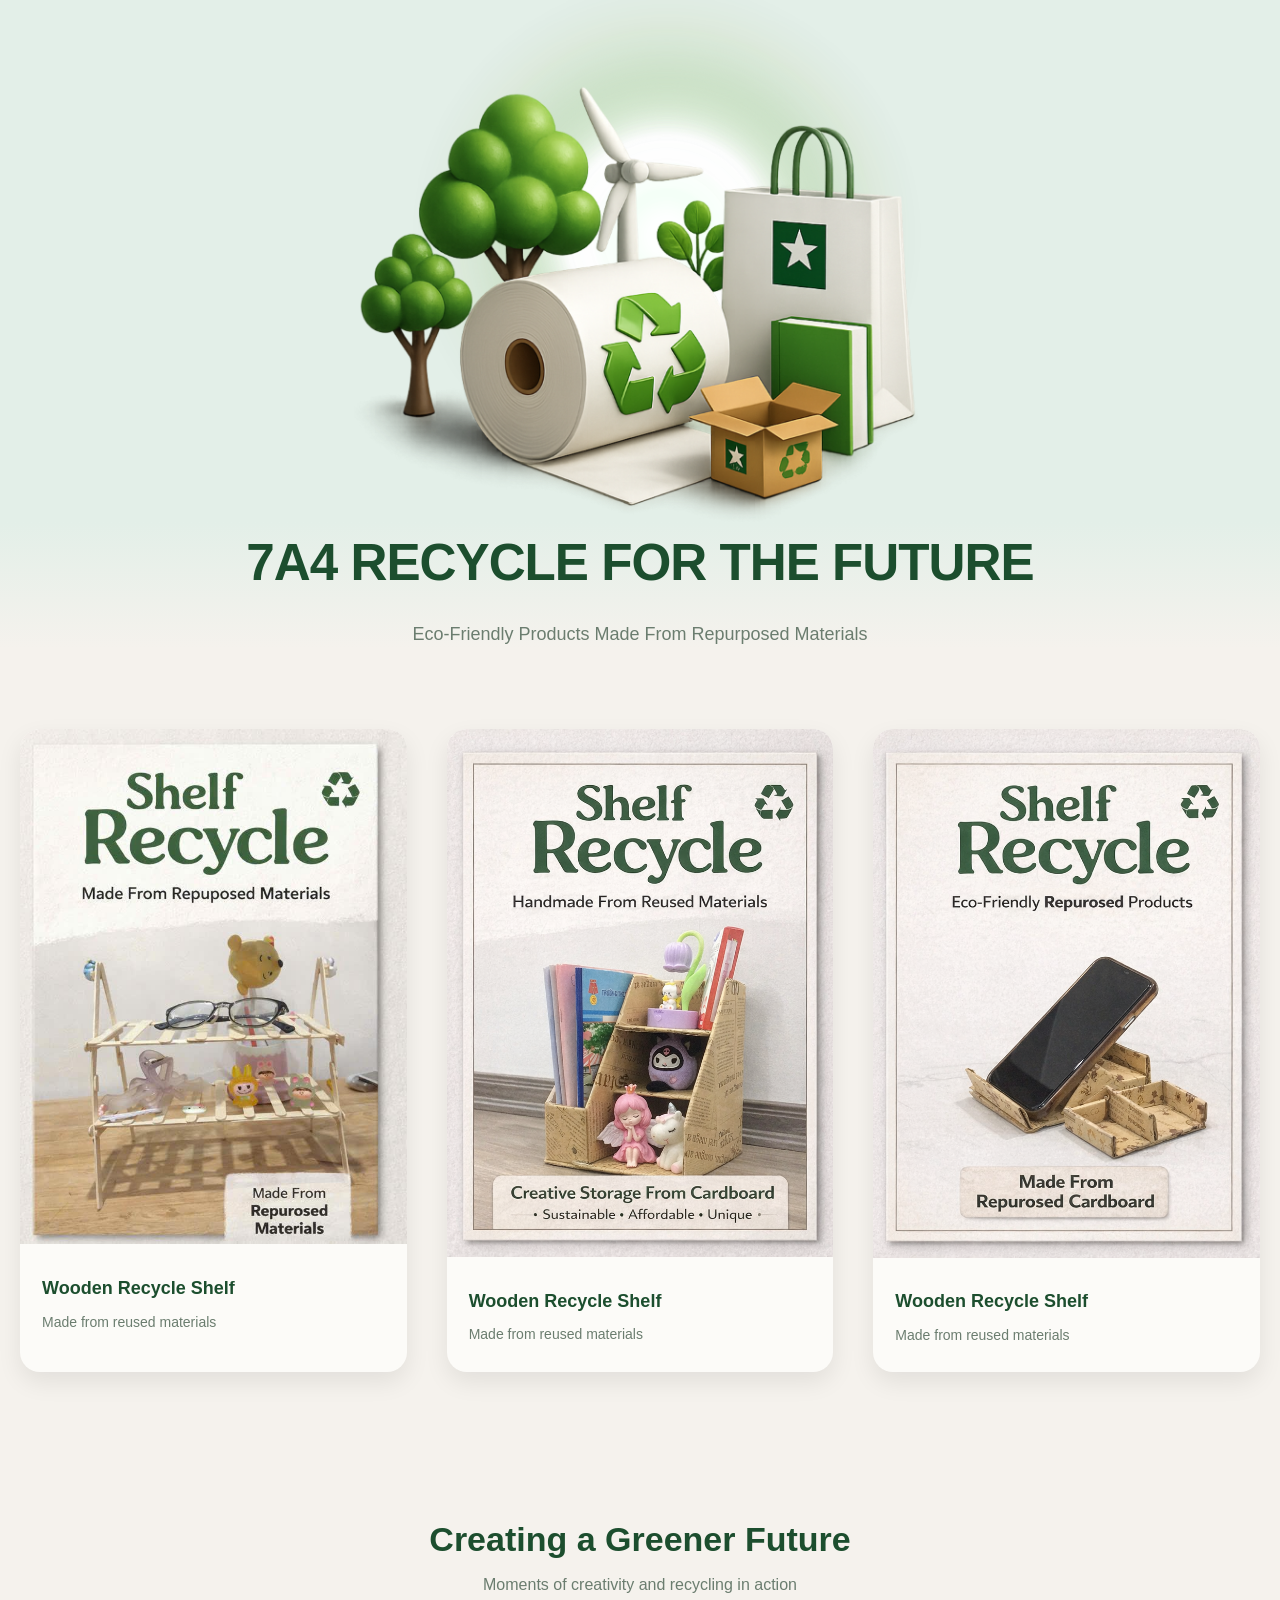
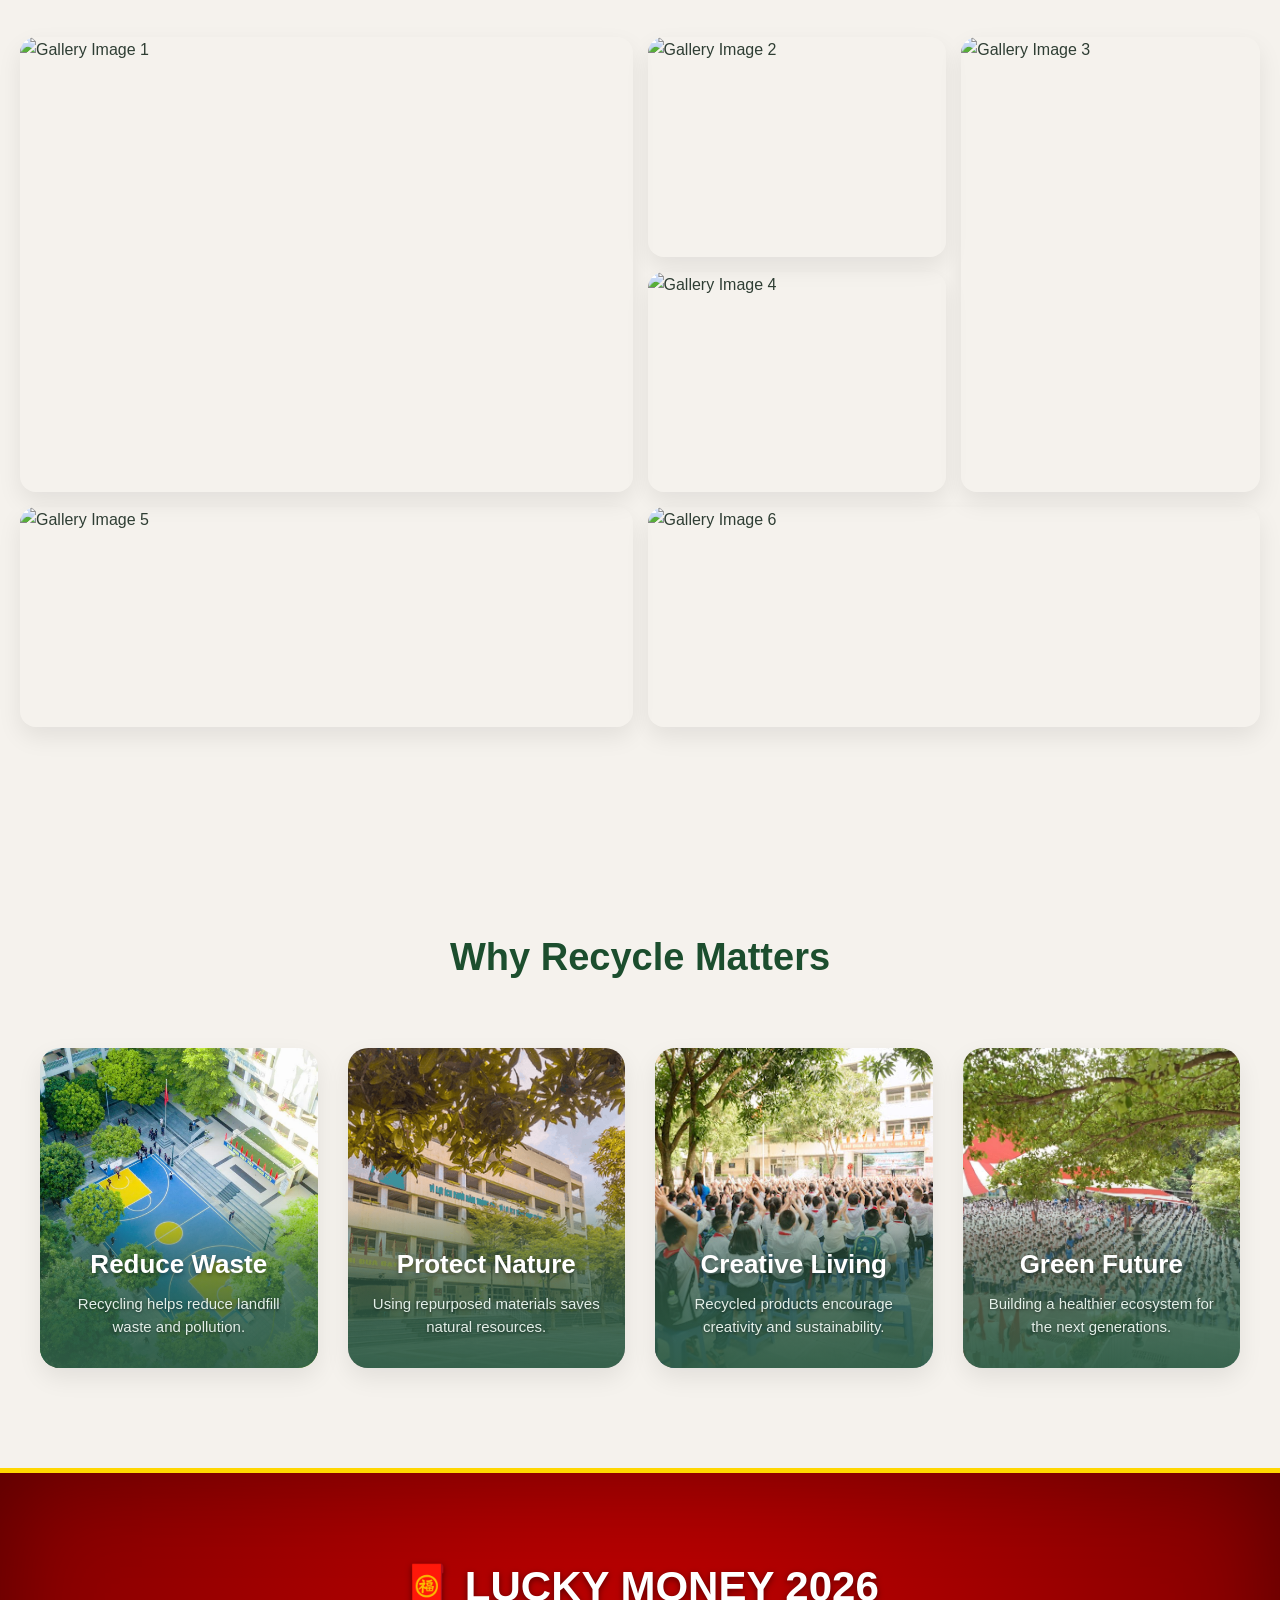
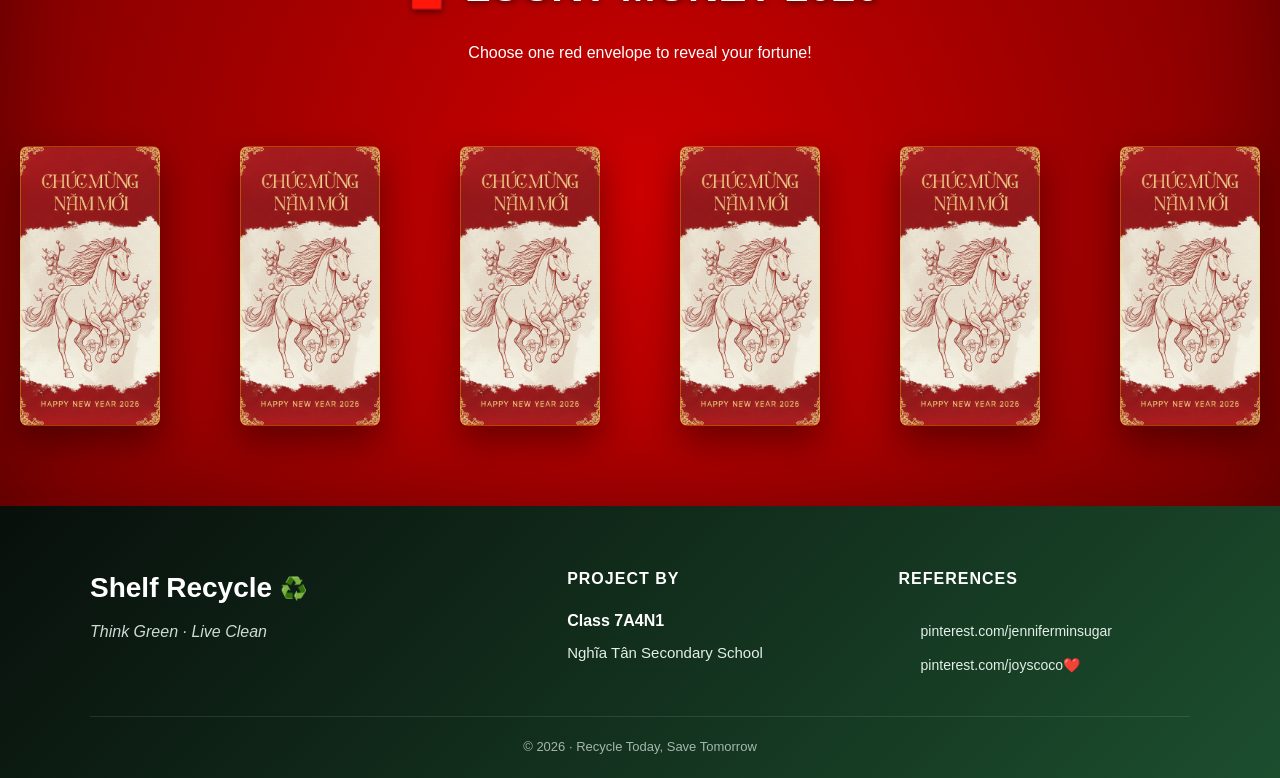
==== commit ccdec9fe: "new" ====
--- a/index.html
+++ b/index.html
@@ -19,11 +19,11 @@
 </header>
 
 <section class="gallery">
-  <div class="card slide-up" onclick="openModal('modal1')">
+  <!-- <div class="card slide-up" onclick="openModal('modal1')">
     <img src="images/shelf1.jpg" alt="Recycled Shelf">
     <h3>Recycled Cardboard Shelf</h3>
     <p>Made from repurposed cardboard</p>
-  </div>
+  </div> -->
 
   <div class="card slide-up" onclick="openModal('modal2')">
     <img src="images/shelf2.jpg" alt="Recycled Shelf">
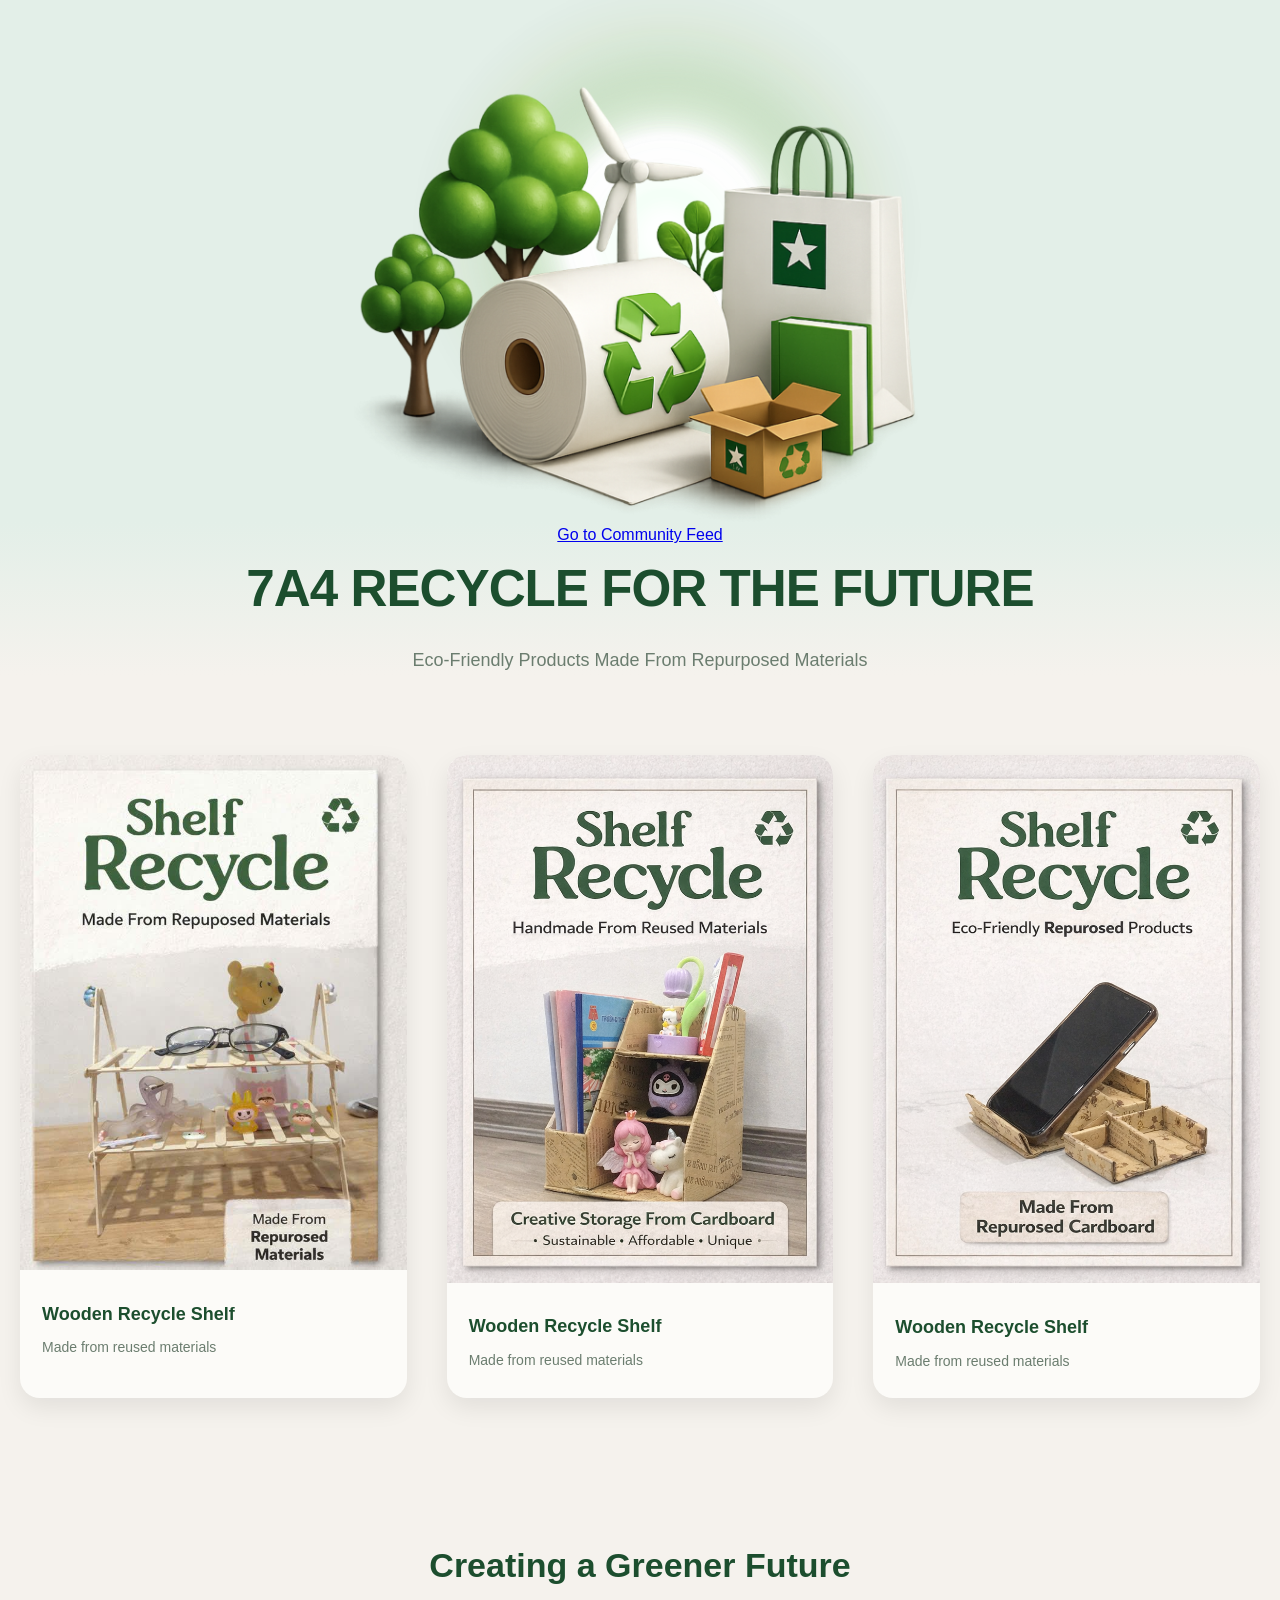
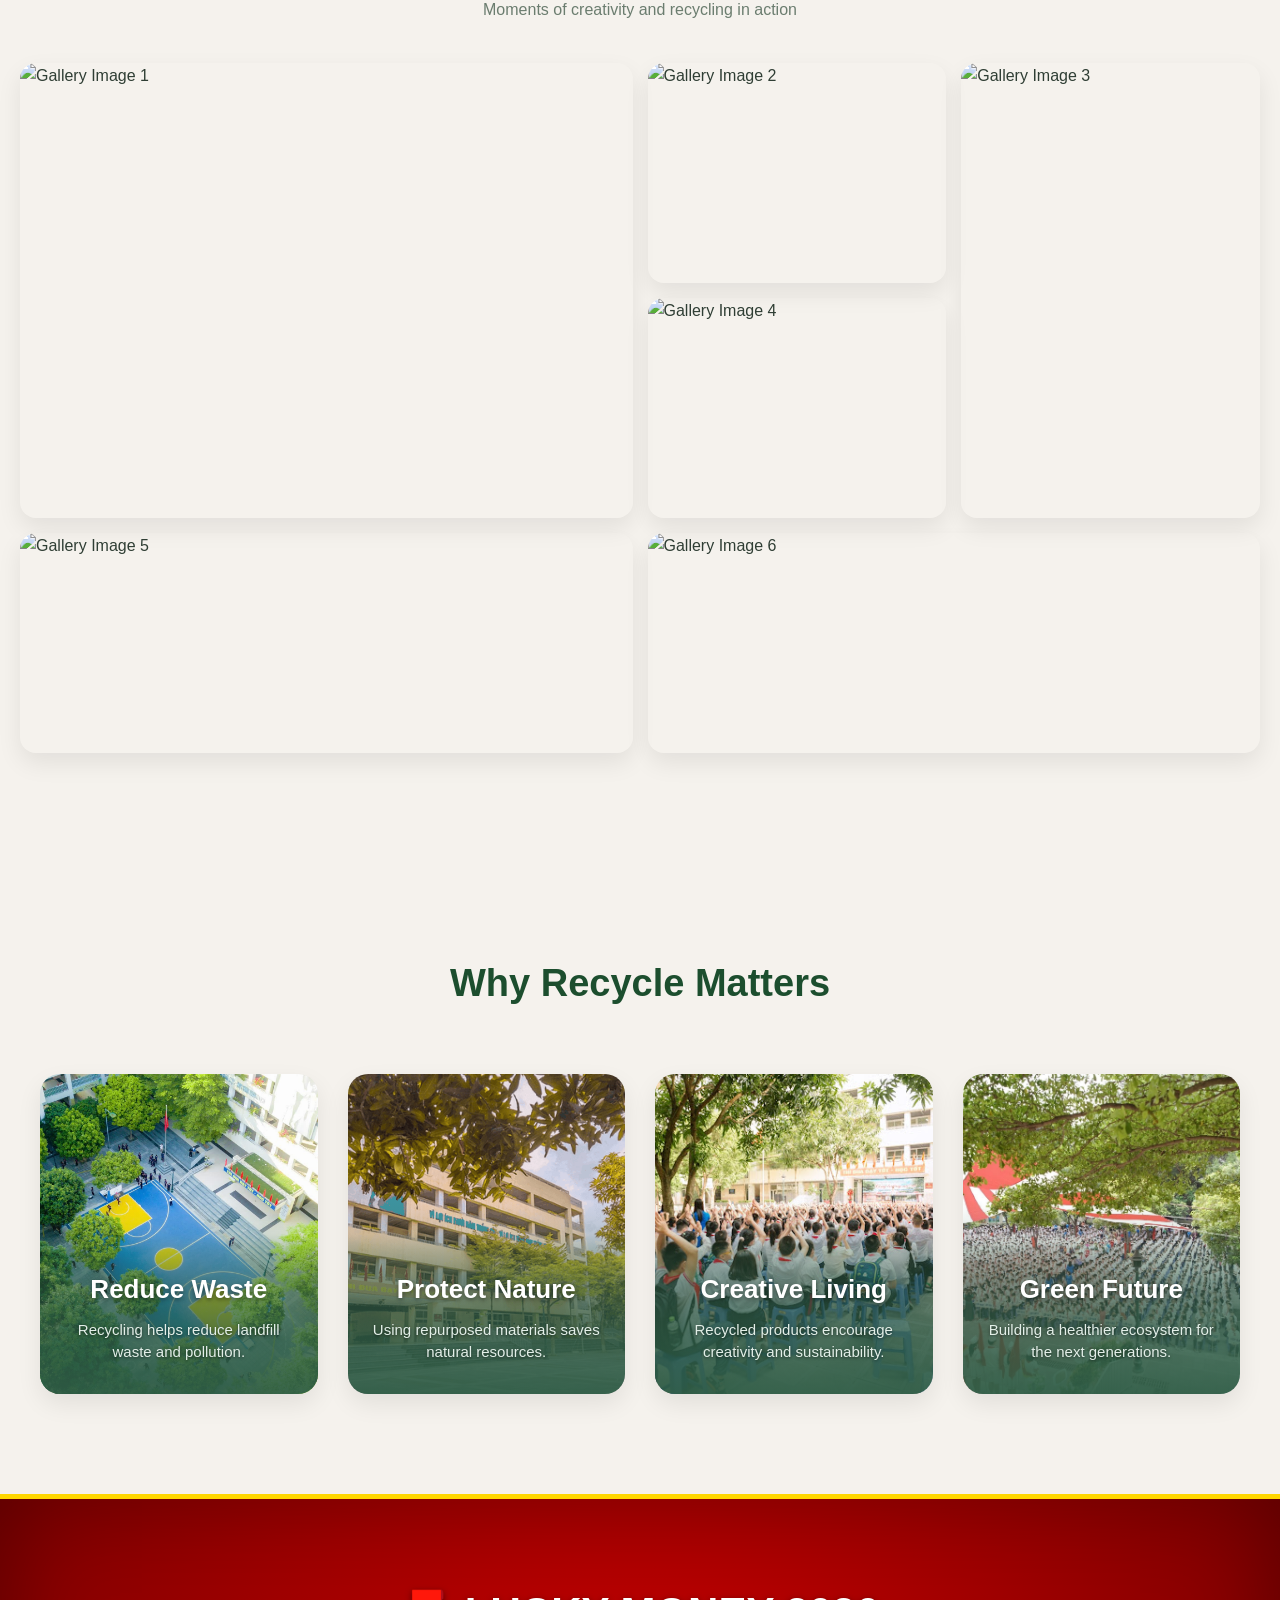
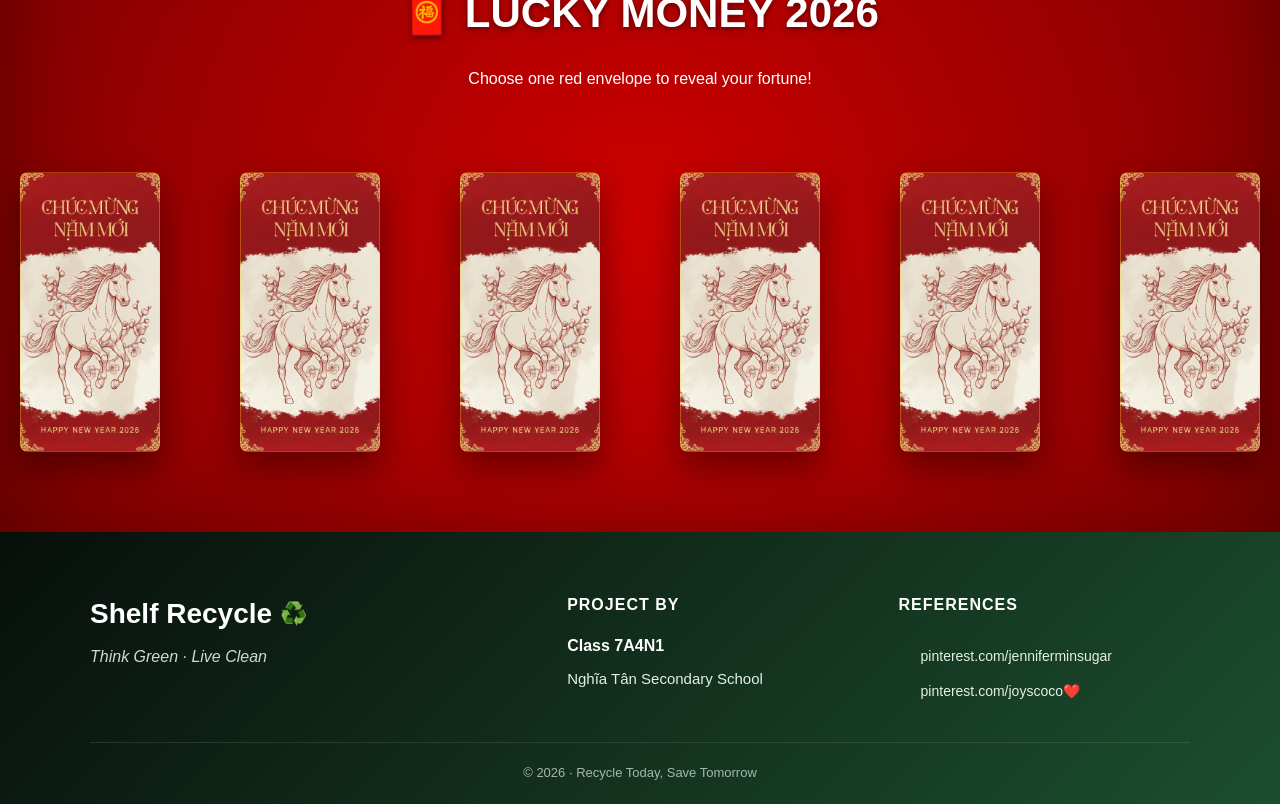
==== commit 26c11cfd: "hello" ====
--- a/index.html
+++ b/index.html
@@ -14,6 +14,9 @@
   <img src="/images/LogoRecycle.png" alt="7A4 Recycle for the Future Logo">
 </header>
 <header class="hero fade-in">
+  <div class="community-entry">
+  <a href="./community.html" class="community-entry-btn">Go to Community Feed</a>
+</div>
   <h1 style="text-transform: uppercase;">7A4 Recycle for the Future</h1>
   <p>Eco-Friendly Products Made From Repurposed Materials</p>
 </header>
--- a/style.css
+++ b/style.css
@@ -8,6 +8,7 @@
   font-family: "Protest Revolution", sans-serif;
   font-weight: bold;
 }
+
 :root {
   --green-dark: #080f0b;
   --green-main: #1c4e2e;
@@ -131,7 +132,6 @@
   color: var(--text-sub);
 }
 
-/* Hiệu ứng vệt sáng trắng lấp lánh (Shine) chạy ngang qua card */
 .gallery .card::before {
   content: "";
   position: absolute;
@@ -151,38 +151,21 @@
   pointer-events: none;
 }
 
-.gallery .card:nth-child(1)::before {
-  animation-delay: 0s;
-}
-.gallery .card:nth-child(2)::before {
-  animation-delay: 0.7s;
-}
-.gallery .card:nth-child(3)::before {
-  animation-delay: 1.4s;
-}
-.gallery .card:nth-child(4)::before {
-  animation-delay: 2.1s;
-}
-.gallery .card:nth-child(5)::before {
-  animation-delay: 2.8s;
-}
-.gallery .card:nth-child(6)::before {
-  animation-delay: 3.5s;
-}
+.gallery .card:nth-child(1)::before { animation-delay: 0s; }
+.gallery .card:nth-child(2)::before { animation-delay: 0.7s; }
+.gallery .card:nth-child(3)::before { animation-delay: 1.4s; }
+.gallery .card:nth-child(4)::before { animation-delay: 2.1s; }
+.gallery .card:nth-child(5)::before { animation-delay: 2.8s; }
+.gallery .card:nth-child(6)::before { animation-delay: 3.5s; }
 
 @keyframes cardShine {
-  0% {
-    left: -150%;
-  }
-  20% {
-    left: 150%;
-  }
-  100% {
-    left: 150%;
-  }
-}
-/* =====================
-   PHOTO COLLAGE (LƯỚI ẢNH TỰ DO)
+  0% { left: -150%; }
+  20% { left: 150%; }
+  100% { left: 150%; }
+}
+
+/* =====================
+   PHOTO COLLAGE
 ===================== */
 .photo-collage {
   max-width: 1280px;
@@ -204,11 +187,10 @@
   margin-bottom: 40px;
 }
 
-/* Lưới Grid 4 cột */
 .collage-grid {
   display: grid;
   grid-template-columns: repeat(4, 1fr);
-  grid-auto-rows: 220px; /* Chiều cao tiêu chuẩn của 1 ô */
+  grid-auto-rows: 220px;
   gap: 15px;
 }
 
@@ -231,7 +213,6 @@
   transform: scale(1.1);
 }
 
-/* Tạo lớp phủ mờ khi hover để ảnh nhìn "sâu" hơn */
 .collage-item::after {
   content: "";
   position: absolute;
@@ -245,31 +226,13 @@
   opacity: 1;
 }
 
-/* --- TÙY CHỈNH KÍCH THƯỚC TỰ DO CHO TỪNG ẢNH --- */
-.item-1 {
-  grid-column: span 2;
-  grid-row: span 2;
-} /* Ô rất to: 2 cột, 2 dòng */
-.item-2 {
-  grid-column: span 1;
-  grid-row: span 1;
-} /* Ô nhỏ bình thường */
-.item-3 {
-  grid-column: span 1;
-  grid-row: span 2;
-} /* Ô cao dọc: 1 cột, 2 dòng */
-.item-4 {
-  grid-column: span 1;
-  grid-row: span 1;
-} /* Ô nhỏ bình thường */
-.item-5 {
-  grid-column: span 2;
-  grid-row: span 1;
-} /* Ô dài ngang: 2 cột, 1 dòng */
-.item-6 {
-  grid-column: span 2;
-  grid-row: span 1;
-} /* Ô nhỏ bình thường */
+.item-1 { grid-column: span 2; grid-row: span 2; }
+.item-2 { grid-column: span 1; grid-row: span 1; }
+.item-3 { grid-column: span 1; grid-row: span 2; }
+.item-4 { grid-column: span 1; grid-row: span 1; }
+.item-5 { grid-column: span 2; grid-row: span 1; }
+.item-6 { grid-column: span 2; grid-row: span 1; }
+
 /* =====================
    WHY RECYCLE
 ===================== */
@@ -311,18 +274,10 @@
   background-position: center;
 }
 
-.reason:nth-child(1) {
-  background-image: url("images/nghiatan.jpg");
-}
-.reason:nth-child(2) {
-  background-image: url("images/thcs-nghia-tan-min.webp");
-}
-.reason:nth-child(3) {
-  background-image: url("images/unnamed.jpg");
-}
-.reason:nth-child(4) {
-  background-image: url("images/ntthcs.webp");
-}
+.reason:nth-child(1) { background-image: url("images/nghiatan.jpg"); }
+.reason:nth-child(2) { background-image: url("images/thcs-nghia-tan-min.webp"); }
+.reason:nth-child(3) { background-image: url("images/unnamed.jpg"); }
+.reason:nth-child(4) { background-image: url("images/ntthcs.webp"); }
 
 .reason::before {
   content: "";
@@ -406,7 +361,7 @@
   border-radius: 26px;
   box-shadow: var(--shadow-hover);
   animation: zoomFade 0.5s ease;
-  overflow-y: auto; /* Cho phép cuộn trong modal nếu nội dung dài */
+  overflow-y: auto;
 }
 
 .modal-video {
@@ -444,6 +399,7 @@
   cursor: pointer;
   color: var(--text-sub);
 }
+
 video {
   object-fit: cover;
 }
@@ -520,24 +476,12 @@
   animation: clickShake 0.4s ease;
 }
 
-.envelope:nth-child(1) {
-  animation-delay: 0s;
-}
-.envelope:nth-child(2) {
-  animation-delay: -0.5s;
-}
-.envelope:nth-child(3) {
-  animation-delay: -1s;
-}
-.envelope:nth-child(4) {
-  animation-delay: -1.5s;
-}
-.envelope:nth-child(5) {
-  animation-delay: -2s;
-}
-.envelope:nth-child(6) {
-  animation-delay: -2.5s;
-}
+.envelope:nth-child(1) { animation-delay: 0s; }
+.envelope:nth-child(2) { animation-delay: -0.5s; }
+.envelope:nth-child(3) { animation-delay: -1s; }
+.envelope:nth-child(4) { animation-delay: -1.5s; }
+.envelope:nth-child(5) { animation-delay: -2s; }
+.envelope:nth-child(6) { animation-delay: -2.5s; }
 
 .envelope::before {
   content: "";
@@ -557,55 +501,26 @@
   z-index: 10;
 }
 
-.envelope:nth-child(1)::before {
-  animation-delay: 0s;
-}
-.envelope:nth-child(2)::before {
-  animation-delay: 0.7s;
-}
-.envelope:nth-child(3)::before {
-  animation-delay: 1.4s;
-}
-.envelope:nth-child(4)::before {
-  animation-delay: 2.1s;
-}
-.envelope:nth-child(5)::before {
-  animation-delay: 2.8s;
-}
-.envelope:nth-child(6)::before {
-  animation-delay: 3.5s;
-}
+.envelope:nth-child(1)::before { animation-delay: 0s; }
+.envelope:nth-child(2)::before { animation-delay: 0.7s; }
+.envelope:nth-child(3)::before { animation-delay: 1.4s; }
+.envelope:nth-child(4)::before { animation-delay: 2.1s; }
+.envelope:nth-child(5)::before { animation-delay: 2.8s; }
+.envelope:nth-child(6)::before { animation-delay: 3.5s; }
 
 @keyframes envelopeShine {
-  0% {
-    left: -150%;
-  }
-  20% {
-    left: 150%;
-  }
-  100% {
-    left: 150%;
-  }
+  0% { left: -150%; }
+  20% { left: 150%; }
+  100% { left: 150%; }
 }
 @keyframes float {
-  0%,
-  100% {
-    transform: translateY(0px);
-  }
-  50% {
-    transform: translateY(-12px);
-  }
+  0%, 100% { transform: translateY(0px); }
+  50% { transform: translateY(-12px); }
 }
 @keyframes clickShake {
-  25% {
-    transform: translateX(-4px);
-  }
-  50% {
-    transform: translateX(4px);
-  }
-  75% {
-    transform: translateX(-3px);
-  }
+  25% { transform: translateX(-4px); }
+  50% { transform: translateX(4px); }
+  75% { transform: translateX(-3px); }
 }
 
 /* =====================
@@ -637,8 +552,7 @@
   text-align: center;
   padding: 20px;
   opacity: 0;
-  animation: lixiPopupAppear 0.6s cubic-bezier(0.175, 0.885, 0.32, 1.275)
-    forwards;
+  animation: lixiPopupAppear 0.6s cubic-bezier(0.175, 0.885, 0.32, 1.275) forwards;
 }
 
 @keyframes lixiPopupAppear {
@@ -660,11 +574,7 @@
   transform: translate(-50%, -50%);
   width: 250px;
   height: 250px;
-  background: radial-gradient(
-    circle,
-    rgba(255, 215, 0, 0.6) 0%,
-    transparent 70%
-  );
+  background: radial-gradient(circle, rgba(255, 215, 0, 0.6) 0%, transparent 70%);
   z-index: 1;
   animation: popupPulseGlow 2s infinite alternate;
   pointer-events: none;
@@ -710,12 +620,8 @@
   opacity: 0.95;
   quotes: "“" "”";
 }
-.fortune-message-en::before {
-  content: open-quote;
-}
-.fortune-message-en::after {
-  content: close-quote;
-}
+.fortune-message-en::before { content: open-quote; }
+.fortune-message-en::after { content: close-quote; }
 
 .close-btn {
   margin-top: 30px;
@@ -749,9 +655,6 @@
 /* =====================
    FOOTER
 ===================== */
-/* =====================
-   FOOTER (REBUILT UX/UI)
-===================== */
 .site-footer {
   background: linear-gradient(135deg, var(--green-dark), var(--green-main));
   color: var(--paper);
@@ -764,13 +667,12 @@
   max-width: 1100px;
   margin: 0 auto;
   display: grid;
-  grid-template-columns: 1.5fr 1fr 1fr; /* Chia 3 cột: Cột 1 to hơn một chút */
+  grid-template-columns: 1.5fr 1fr 1fr;
   gap: 40px;
-  border-bottom: 1px solid rgba(255, 255, 255, 0.1); /* Đường kẻ mờ phân cách */
+  border-bottom: 1px solid rgba(255, 255, 255, 0.1);
   padding-bottom: 40px;
 }
 
-/* Cột 1: Brand */
 .footer-brand h3 {
   color: #ffffff;
   font-size: 28px;
@@ -789,7 +691,6 @@
   opacity: 0.9;
 }
 
-/* Cột 2 & 3: Info & Links */
 .footer-info h4,
 .footer-links h4 {
   color: #ffffff;
@@ -822,8 +723,6 @@
   display: inline-flex;
   align-items: center;
 }
-
-/* Hiệu ứng mũi tên bay ra khi hover vào link */
 .footer-links a::before {
   content: "→";
   margin-right: 8px;
@@ -835,14 +734,13 @@
 }
 .footer-links a:hover {
   color: #ffffff;
-  transform: translateX(5px); /* Chữ nhích sang phải nhẹ */
+  transform: translateX(5px);
 }
 .footer-links a:hover::before {
   opacity: 1;
   transform: translateX(0);
 }
 
-/* Copyright Bottom */
 .footer-bottom {
   max-width: 1100px;
   margin: 0 auto;
@@ -855,31 +753,6 @@
   opacity: 0.7;
 }
 
-/* --- RESPONSIVE CHO FOOTER MỚI --- */
-@media (max-width: 768px) {
-  .footer-container {
-    grid-template-columns: 1fr; /* Chuyển về 1 cột dọc trên Mobile */
-    text-align: center;
-    gap: 30px;
-  }
-
-  .footer-brand h3 {
-    justify-content: center;
-  }
-
-  .footer-links {
-    align-items: center;
-  }
-
-  /* Tắt hiệu ứng mũi tên bay ngang vì trên mobile dùng cảm ứng (touch) */
-  .footer-links a::before {
-    display: none;
-  }
-  .footer-links a:hover {
-    transform: none;
-    text-decoration: underline;
-  }
-}
 /* =====================
    GLOBAL CLASSES
 ===================== */
@@ -904,12 +777,8 @@
 }
 
 @keyframes fade {
-  from {
-    opacity: 0;
-  }
-  to {
-    opacity: 1;
-  }
+  from { opacity: 0; }
+  to { opacity: 1; }
 }
 @keyframes slideUp {
   from {
@@ -931,18 +800,12 @@
     transform: scale(1);
   }
 }
-.fade-in {
-  animation: fade 1.2s ease both;
-}
-.slide-up {
-  animation: slideUp 0.9s ease both;
-}
-
-/* =====================
-   📱 RESPONSIVE GỘP GỌN (TABLET & MOBILE)
-===================== */
-
-/* Tablet (Dưới 900px) */
+.fade-in { animation: fade 1.2s ease both; }
+.slide-up { animation: slideUp 0.9s ease both; }
+
+/* =====================
+   RESPONSIVE
+===================== */
 @media (max-width: 900px) {
   .gallery {
     grid-template-columns: repeat(2, 1fr);
@@ -963,12 +826,15 @@
     width: 100%;
     padding: 20px;
   }
-  footer {
-    padding: 44px 20px 36px;
-  }
-}
-
-/* Mobile ngang (Dưới 768px) */
+  .collage-grid {
+    grid-template-columns: repeat(3, 1fr);
+    grid-auto-rows: 180px;
+  }
+  .item-1 { grid-column: span 2; grid-row: span 2; }
+  .item-3 { grid-column: span 1; grid-row: span 2; }
+  .item-5 { grid-column: span 2; grid-row: span 1; }
+}
+
 @media (max-width: 768px) {
   .hero {
     padding: 70px 20px 50px;
@@ -999,11 +865,27 @@
     width: 120px;
     height: 200px;
   }
-}
-
-/* Mobile dọc (Dưới 600px) */
+  .footer-container {
+    grid-template-columns: 1fr;
+    text-align: center;
+    gap: 30px;
+  }
+  .footer-brand h3 {
+    justify-content: center;
+  }
+  .footer-links {
+    align-items: center;
+  }
+  .footer-links a::before {
+    display: none;
+  }
+  .footer-links a:hover {
+    transform: none;
+    text-decoration: underline;
+  }
+}
+
 @media (max-width: 600px) {
-  /* ÉP 2 CỘT CARD TRÊN MOBILE */
   .gallery {
     grid-template-columns: repeat(2, 1fr);
     gap: 15px;
@@ -1017,11 +899,9 @@
     font-size: 12px;
     padding: 0 10px 15px;
   }
-
   .reasons {
-      grid-template-columns: repeat(1fr);
-  }
-
+    grid-template-columns: 1fr;
+  }
   .modal {
     padding: 15px;
   }
@@ -1041,7 +921,6 @@
   .img-detail {
     width: 30% !important;
   }
-
   .envelope {
     width: 90px;
     height: 190px;
@@ -1049,40 +928,6 @@
   .envelope-container {
     gap: 20px;
   }
-
-  footer {
-    padding: 36px 15px 30px;
-  }
-  .footer-content strong {
-    font-size: 16px;
-  }
-  .footer-content p {
-    font-size: 14px;
-  }
-  .footer-year {
-    font-size: 12px;
-  }
-}
-@media (max-width: 900px) {
-  .collage-grid {
-    grid-template-columns: repeat(3, 1fr); /* 3 cột */
-    grid-auto-rows: 180px;
-  }
-  .item-1 {
-    grid-column: span 2;
-    grid-row: span 2;
-  }
-  .item-3 {
-    grid-column: span 1;
-    grid-row: span 2;
-  }
-  .item-5 {
-    grid-column: span 2;
-    grid-row: span 1;
-  }
-}
-
-@media (max-width: 600px) {
   .photo-collage {
     margin: 40px auto 80px;
     padding: 0 15px;
@@ -1090,37 +935,15 @@
   .photo-collage h2 {
     font-size: 28px;
   }
-
   .collage-grid {
-    grid-template-columns: repeat(2, 1fr); /* CHUẨN 2 CỘT */
-    grid-auto-rows: 140px; /* Giảm chiều cao mỗi ô cho vừa điện thoại */
+    grid-template-columns: repeat(2, 1fr);
+    grid-auto-rows: 140px;
     gap: 10px;
   }
-
-  /* Sắp xếp so le: Không có ảnh nào chiếm 2 cột (span 2 ngang) nữa */
-  .item-1 {
-    grid-column: span 1;
-    grid-row: span 2;
-  } /* Ảnh 1: Cao dọc bên trái */
-  .item-2 {
-    grid-column: span 1;
-    grid-row: span 1;
-  } /* Ảnh 2: Vuông bên phải trên */
-  .item-3 {
-    grid-column: span 1;
-    grid-row: span 1;
-  } /* Ảnh 3: Vuông bên phải dưới */
-
-  .item-4 {
-    grid-column: span 1;
-    grid-row: span 1;
-  } /* Ảnh 4: Vuông bên trái trên */
-  .item-5 {
-    grid-column: span 1;
-    grid-row: span 2;
-  } /* Ảnh 5: Cao dọc bên phải */
-  .item-6 {
-    grid-column: span 1;
-    grid-row: span 1;
-  } /* Ảnh 6: Vuông bên trái dưới */
-}
+  .item-1 { grid-column: span 1; grid-row: span 2; }
+  .item-2 { grid-column: span 1; grid-row: span 1; }
+  .item-3 { grid-column: span 1; grid-row: span 1; }
+  .item-4 { grid-column: span 1; grid-row: span 1; }
+  .item-5 { grid-column: span 1; grid-row: span 2; }
+  .item-6 { grid-column: span 1; grid-row: span 1; }
+}
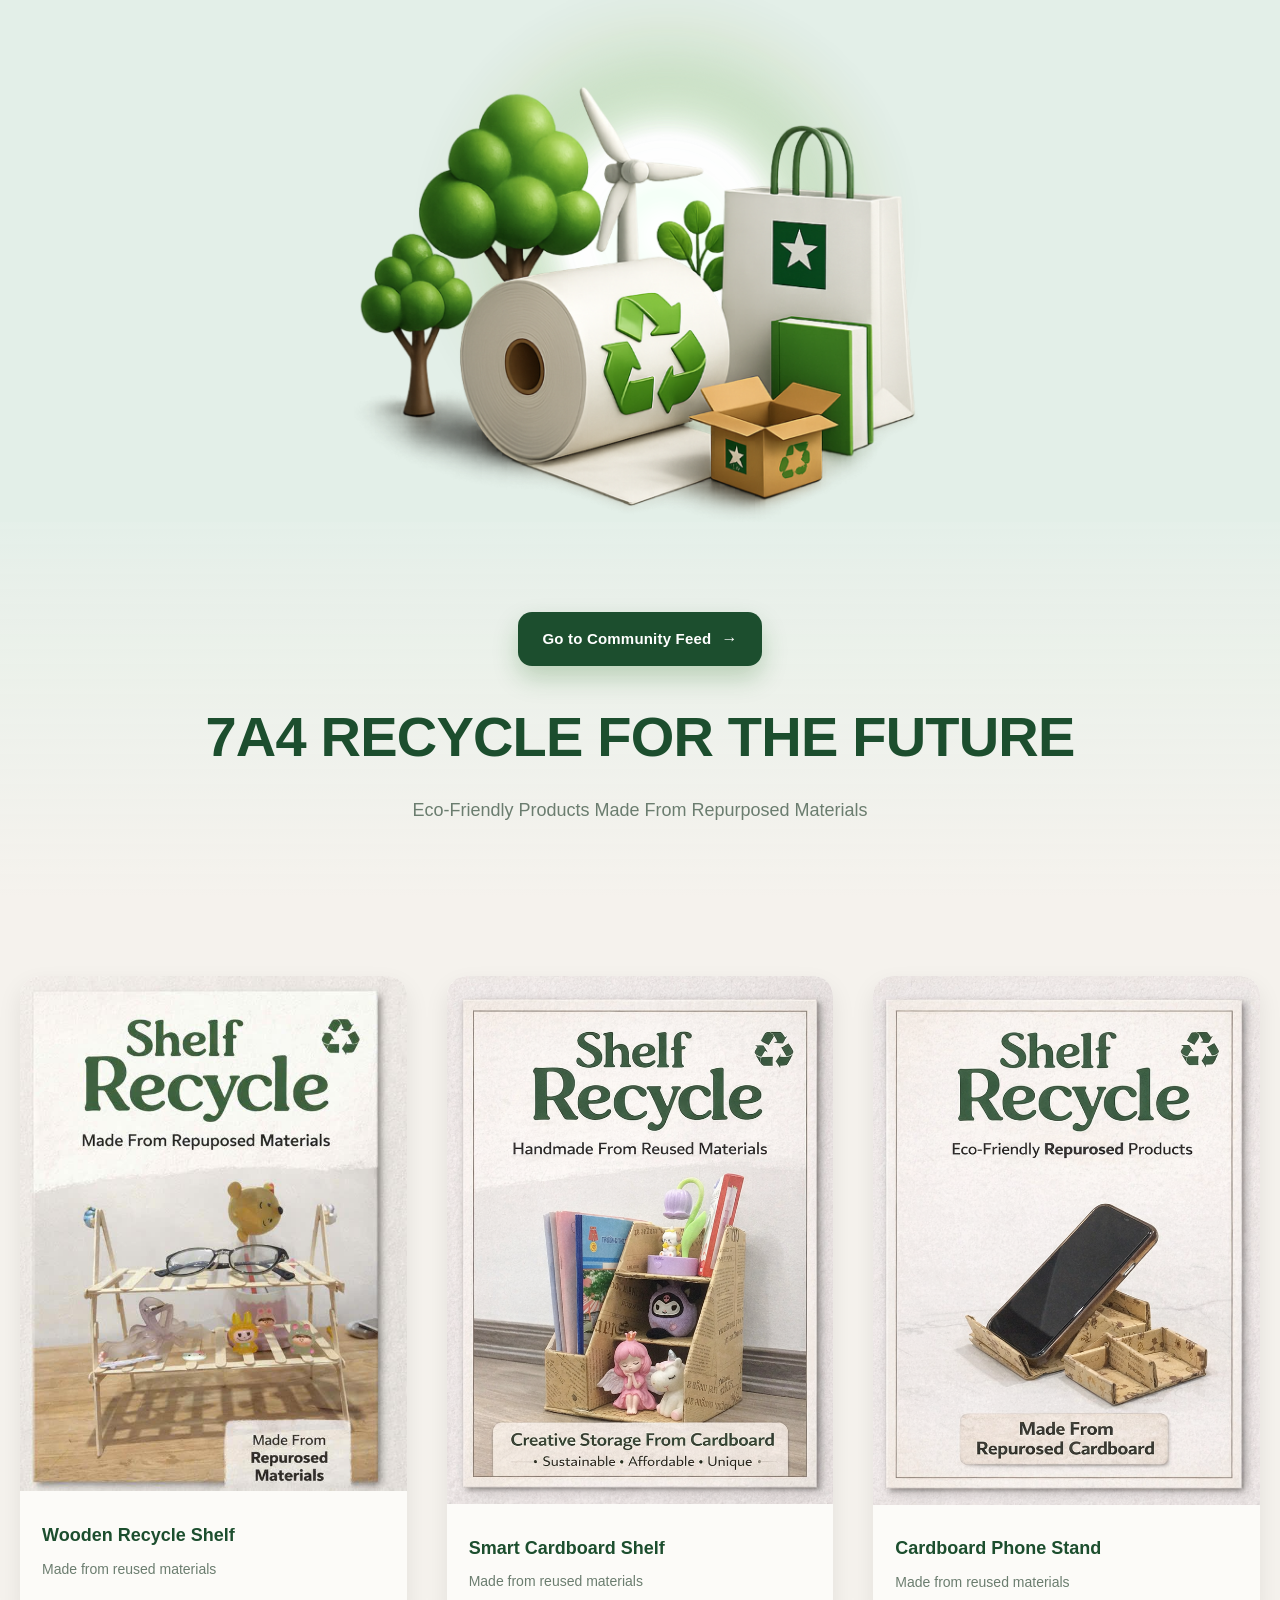
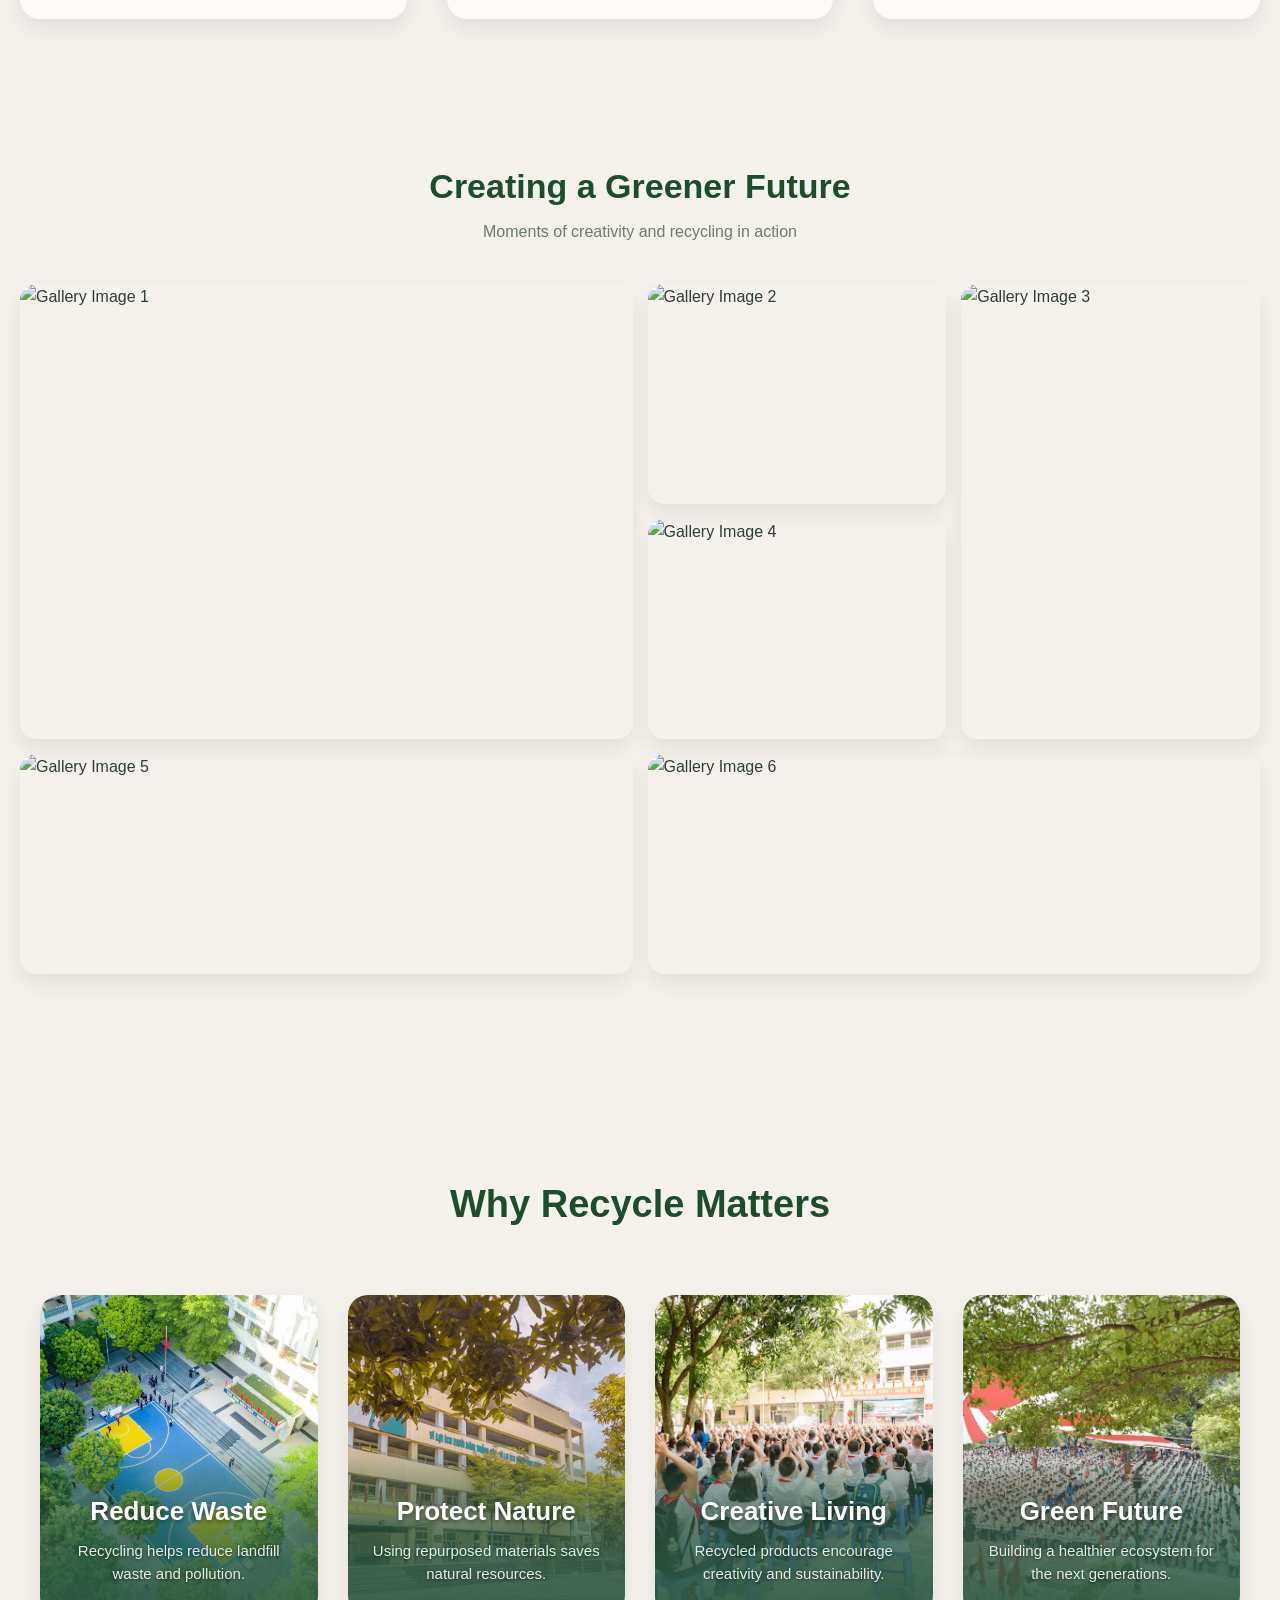
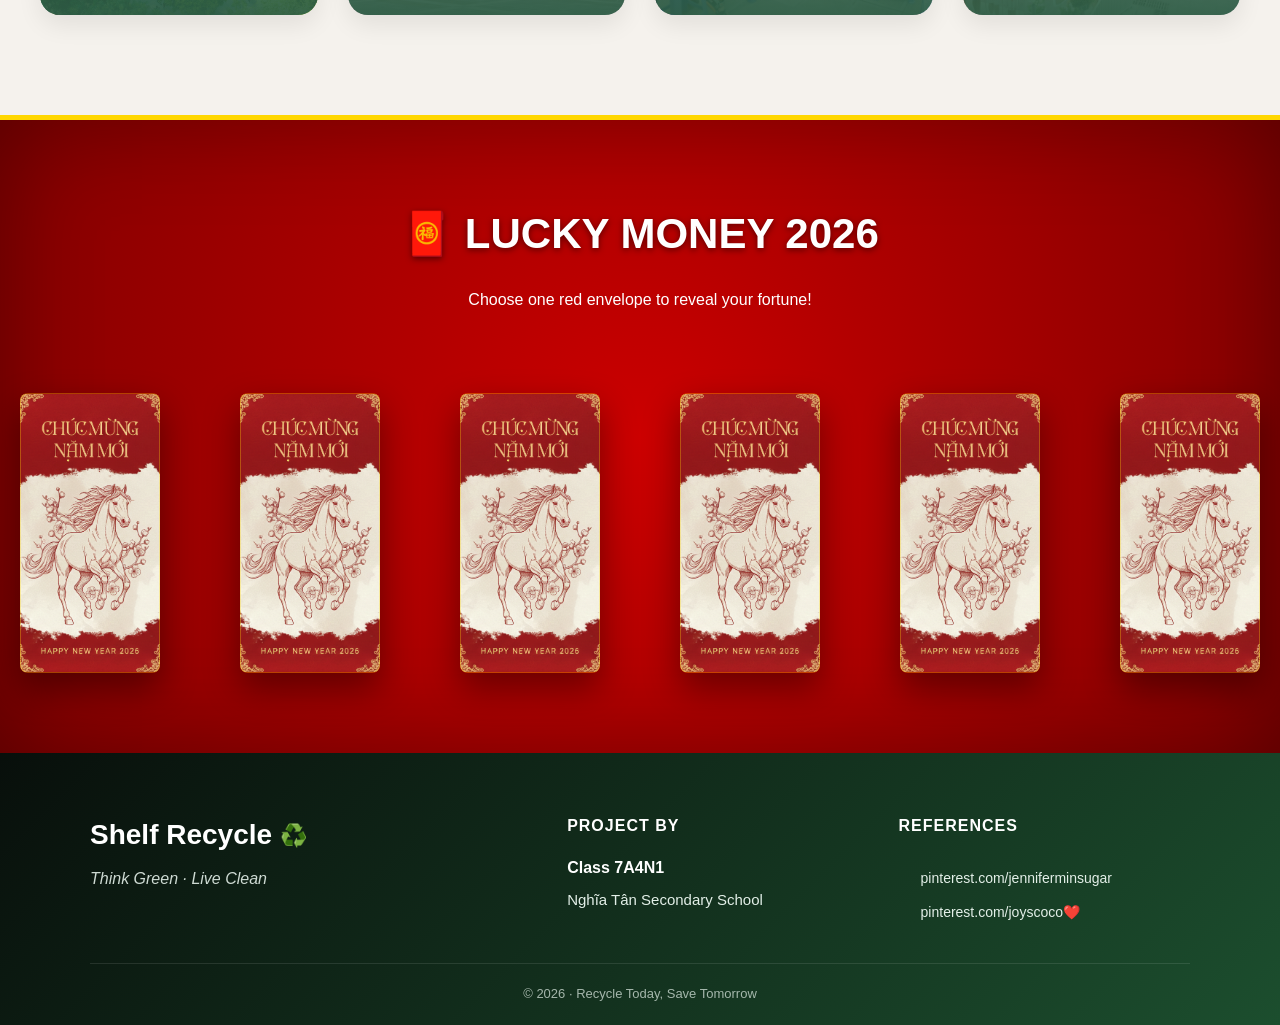
==== commit 80bf2bc2: "new" ====
--- a/index.html
+++ b/index.html
@@ -35,12 +35,12 @@
   </div>
     <div class="card slide-up" onclick="openModal('modal3')">
     <img src="images/shelf3.png" alt="Recycled Shelf">
-    <h3>Wooden Recycle Shelf</h3>
+    <h3>Smart Cardboard Shelf</h3>
     <p>Made from reused materials</p>
   </div>
     <div class="card slide-up" onclick="openModal('modal4')">
     <img src="images/shelf4.png" alt="Recycled Shelf">
-    <h3>Wooden Recycle Shelf</h3>
+    <h3>Cardboard Phone Stand</h3>
     <p>Made from reused materials</p>
   </div>
 </section>
--- a/style.css
+++ b/style.css
@@ -52,7 +52,7 @@
   align-items: end;
 }
 .hero-logo img {
-  width: clamp(500px, 700px, 800px);
+  width: 700px; 
   height: auto;
   padding-inline: 4rem;
 }
@@ -373,7 +373,7 @@
 }
 
 .modal-content h2 {
-  color: var(--green-dark);
+  color: var(--green-main);
   margin-bottom: 12px;
 }
 .modal-content h3 {
@@ -836,6 +836,9 @@
 }
 
 @media (max-width: 768px) {
+  .hero-logo img {
+    width: 390px;
+  }
   .hero {
     padding: 70px 20px 50px;
   }
@@ -946,4 +949,114 @@
   .item-4 { grid-column: span 1; grid-row: span 1; }
   .item-5 { grid-column: span 1; grid-row: span 2; }
   .item-6 { grid-column: span 1; grid-row: span 1; }
+}
+.hero {
+  position: relative;
+  text-align: center;
+  padding: 90px 20px 70px;
+  background: linear-gradient(180deg, rgba(227, 239, 232, 0.9), rgba(245, 242, 237, 1));
+}
+
+.community-entry {
+  display: flex;
+  justify-content: center;
+  margin-bottom: 26px;
+}
+
+.community-entry-btn {
+  display: inline-flex;
+  align-items: center;
+  gap: 10px;
+  text-decoration: none;
+  padding: 14px 24px;
+  border-radius: 999px;
+  background: linear-gradient(135deg, var(--green-main), #2b6a43);
+  color: #fff;
+  font-size: 15px;
+  font-weight: 800;
+  letter-spacing: 0.2px;
+  box-shadow: 0 14px 30px rgba(28, 78, 46, 0.18);
+  transition:
+    transform 0.25s ease,
+    box-shadow 0.25s ease,
+    filter 0.25s ease;
+}
+
+.community-entry-btn::after {
+  content: "→";
+  font-size: 16px;
+  transition: transform 0.25s ease;
+}
+
+.community-entry-btn:hover {
+  transform: translateY(-3px);
+  box-shadow: 0 20px 36px rgba(28, 78, 46, 0.24);
+  filter: brightness(1.03);
+}
+
+.community-entry-btn:hover::after {
+  transform: translateX(4px);
+}
+
+.community-entry-btn:active {
+  transform: translateY(-1px) scale(0.98);
+}
+
+.hero h1 {
+  font-size: clamp(34px, 4.5vw, 56px);
+  font-weight: 800;
+  color: var(--green-main);
+  letter-spacing: -0.8px;
+  margin-bottom: 14px;
+}
+
+.hero p {
+  max-width: 620px;
+  margin: 0 auto;
+  font-size: 18px;
+  color: var(--text-sub);
+  line-height: 1.7;
+}
+
+@media (max-width: 768px) {
+  .hero {
+    padding: 72px 16px 54px;
+  }
+
+  .community-entry {
+    margin-bottom: 20px;
+  }
+
+  .community-entry-btn {
+    width: 100%;
+    max-width: 320px;
+    justify-content: center;
+    padding: 13px 20px;
+    font-size: 14px;
+  }
+
+  .hero p {
+    font-size: 16px;
+  }
+}
+.community-entry-btn {
+  display: inline-flex;
+  align-items: center;
+  justify-content: center;
+  min-width: 220px;
+  text-decoration: none;
+  padding: 14px 24px;
+  border-radius: 14px;
+  background: var(--green-main);
+  color: #fff;
+  font-size: 15px;
+  font-weight: 700;
+  box-shadow: 0 12px 26px rgba(10, 91, 6, 0.22);
+  transition: transform 0.2s ease, box-shadow 0.2s ease, background 0.2s ease;
+}
+
+.community-entry-btn:hover {
+  background: #2b6a43;
+  transform: translateY(-2px);
+  box-shadow: 0 18px 30px rgba(10, 91, 6, 0.28);
 }
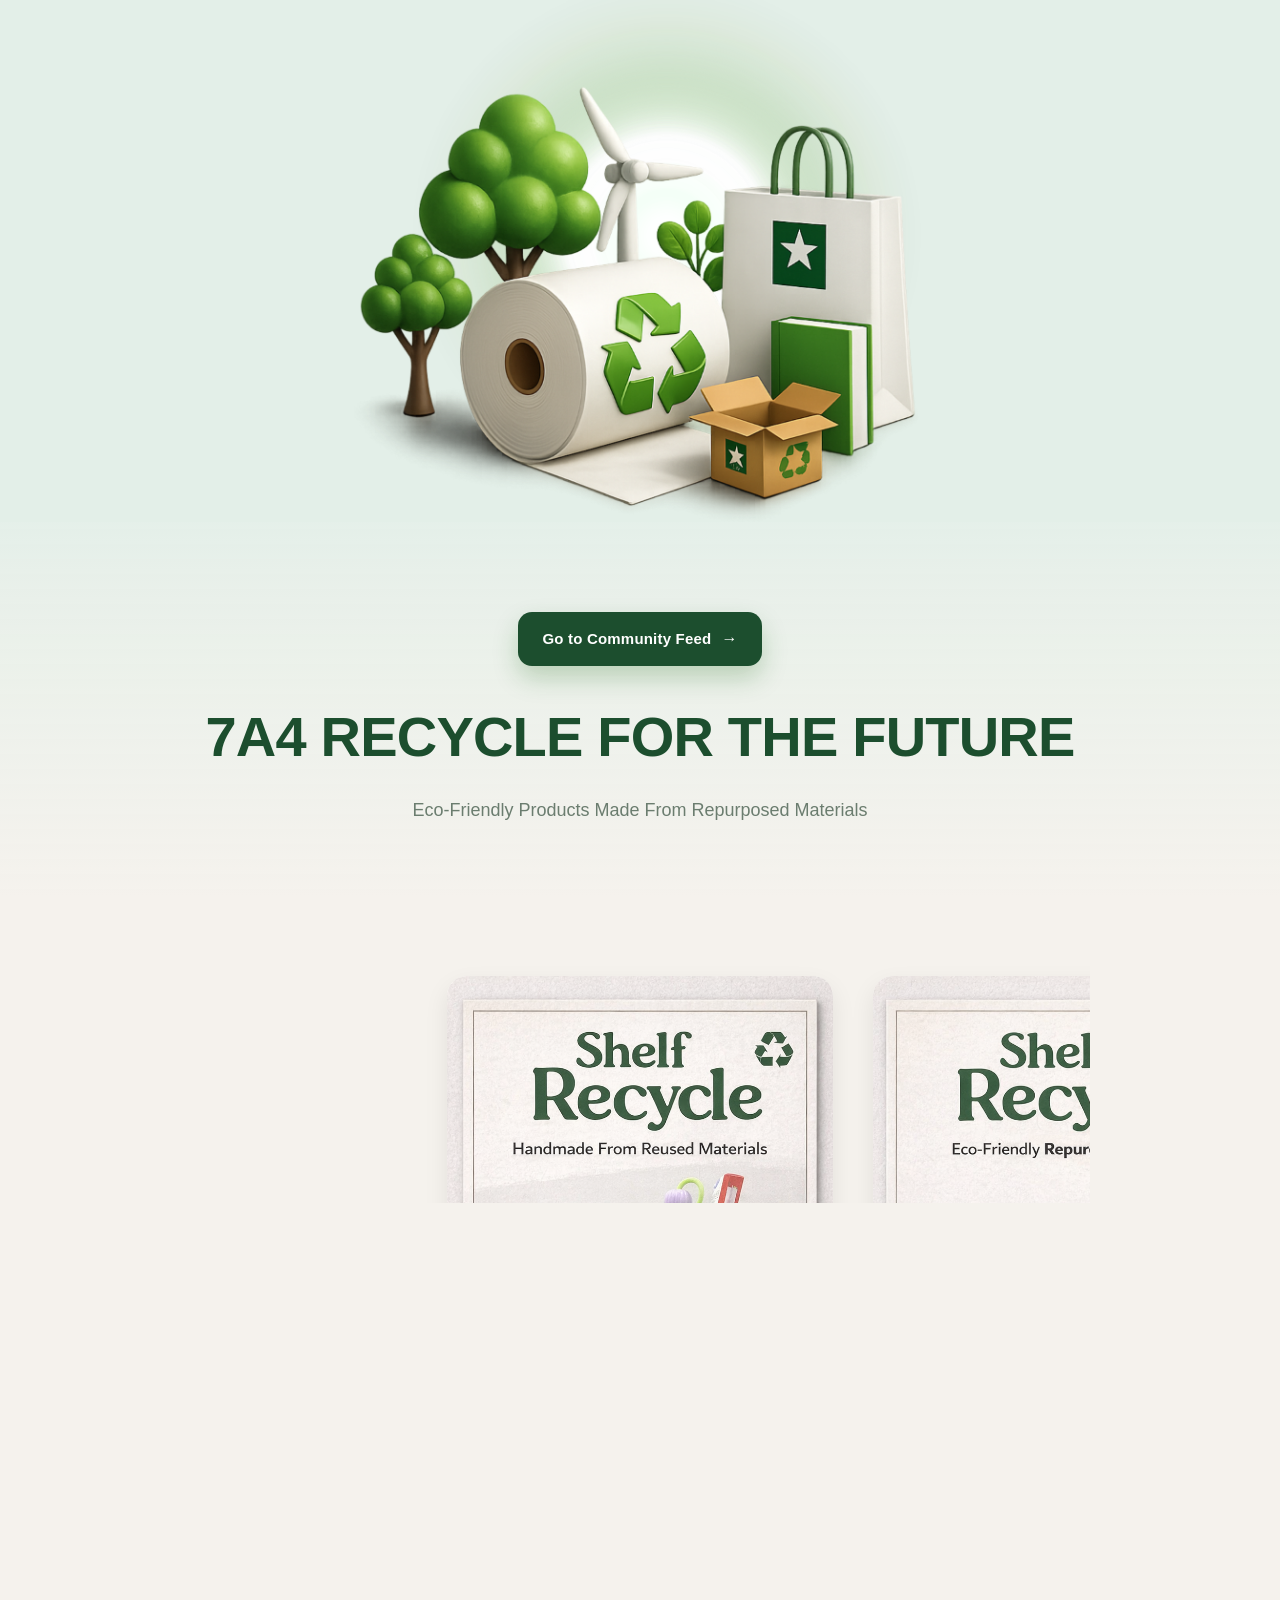
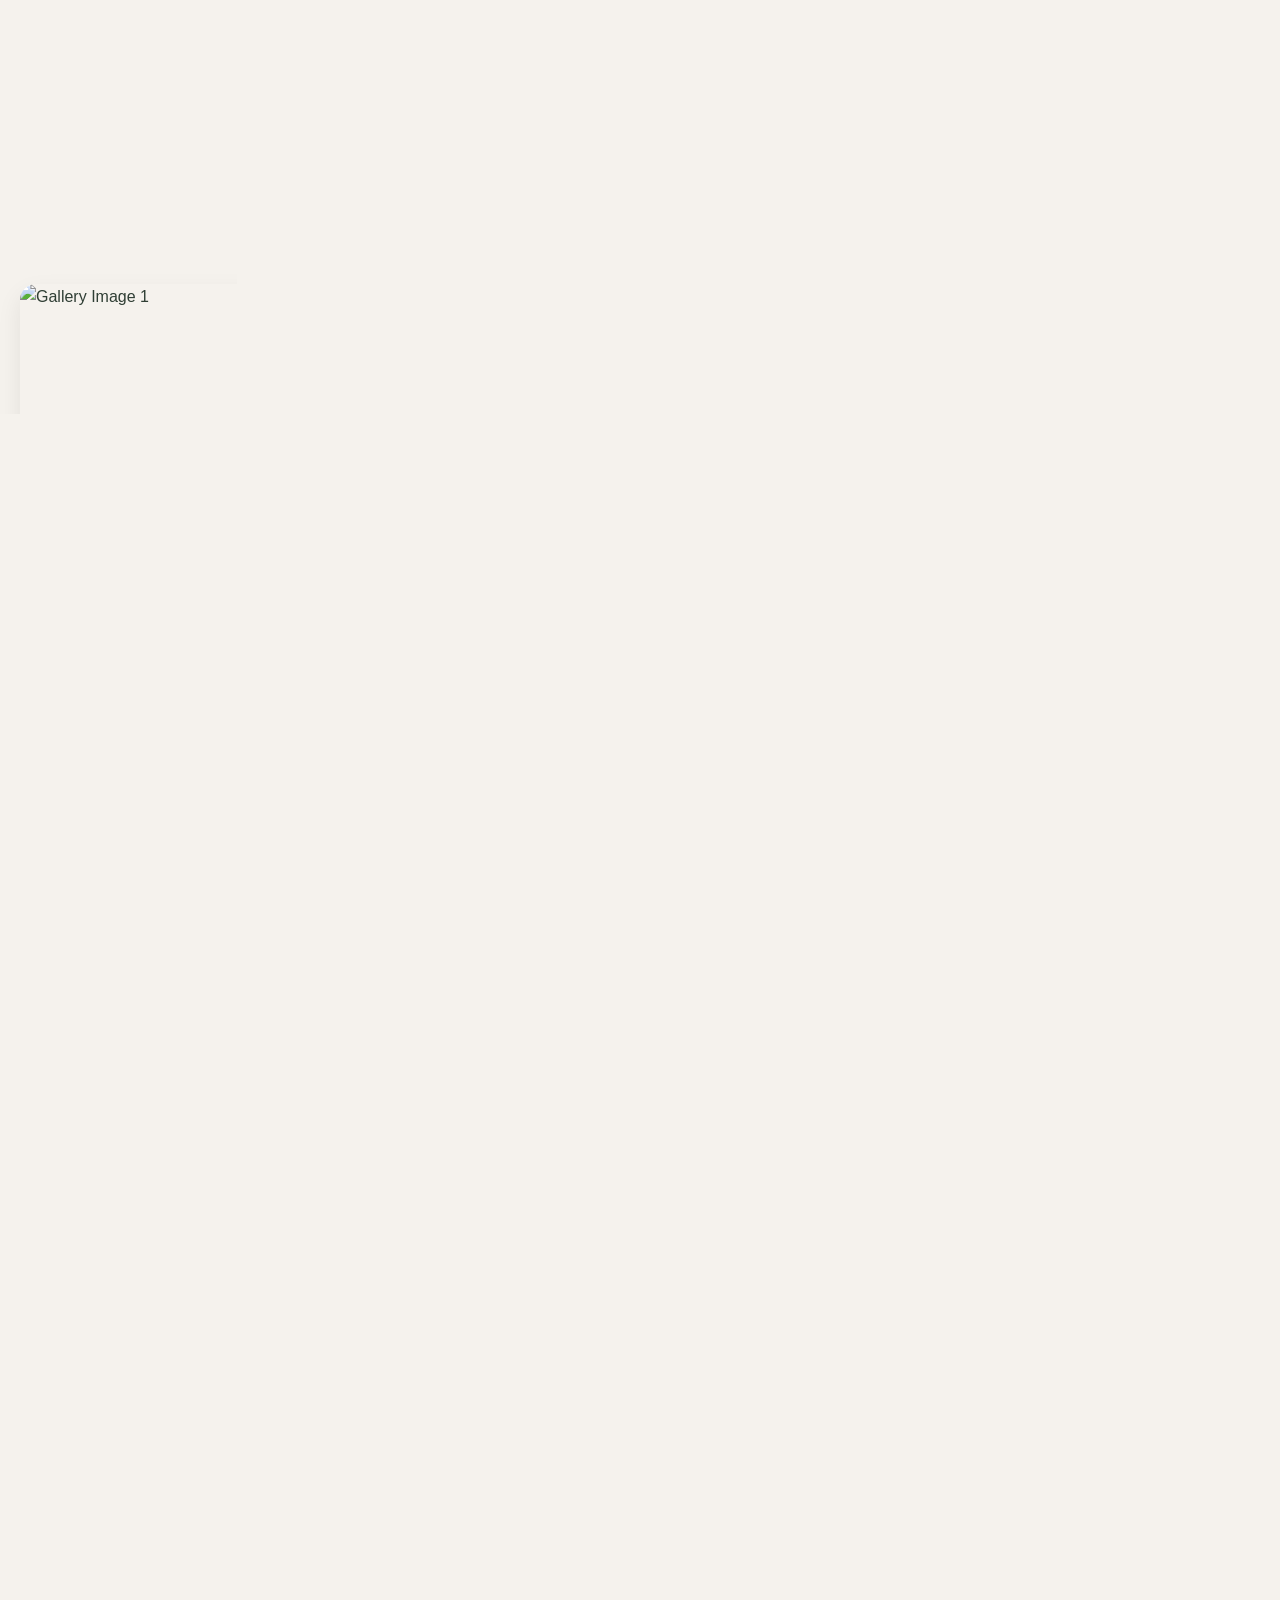
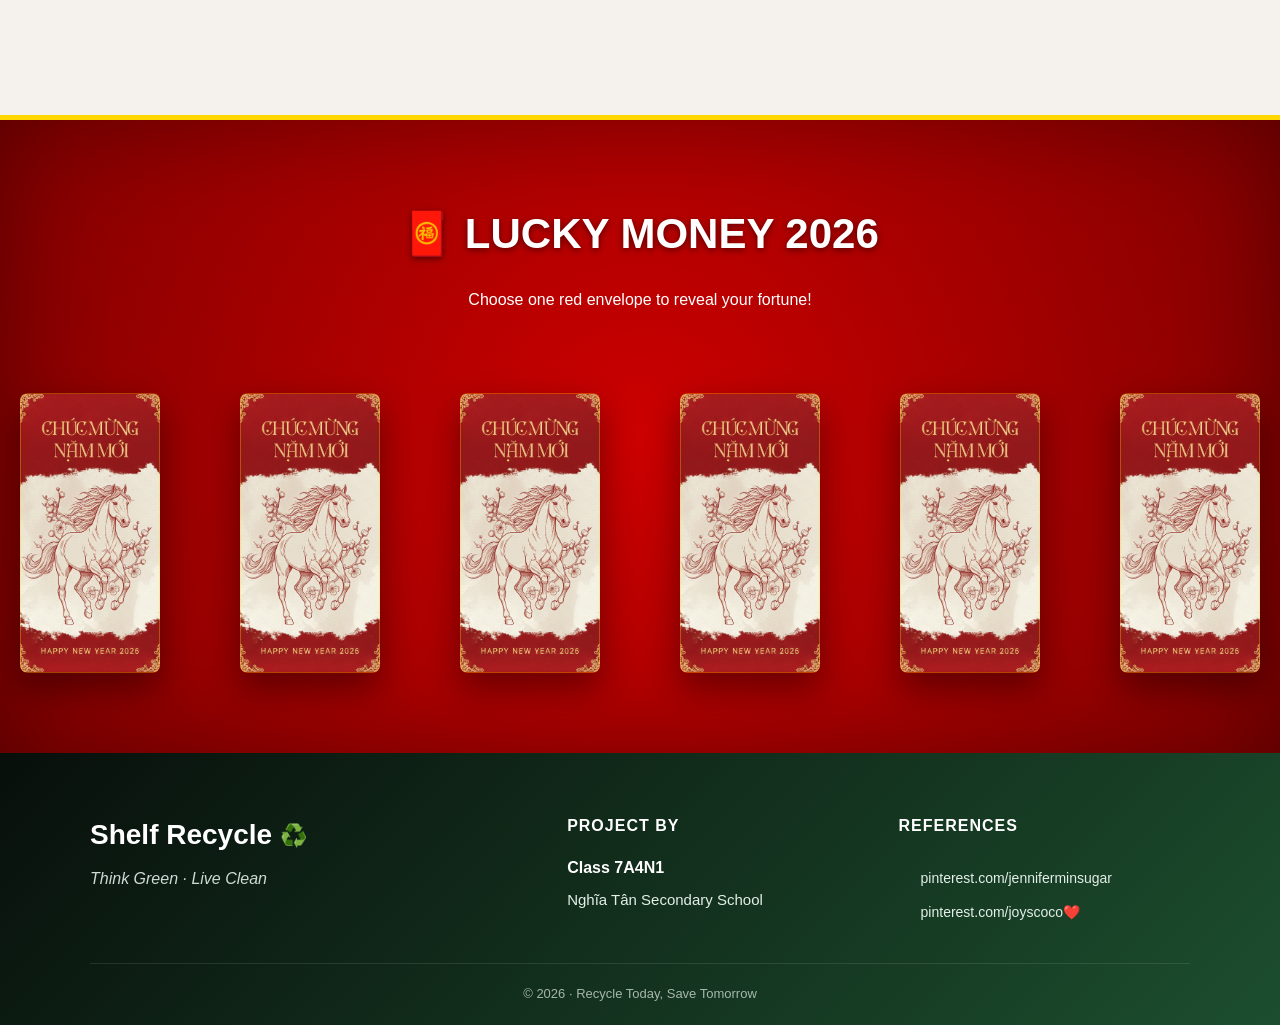
==== commit 21b8d313: "newvideo" ====
--- a/index.html
+++ b/index.html
@@ -1,77 +1,84 @@
 <!DOCTYPE html>
 <html lang="en">
 <head>
+  <meta charset="UTF-8">
   <meta name="viewport" content="width=device-width, initial-scale=1.0">
-  <meta charset="UTF-8">
   <title>7A4 Green Project – Recycle for the Future</title>
+
   <link rel="stylesheet" href="style.css">
-<link rel="preload" href="images/inner.png" as="image">
-<link rel="preload" href="images/envelope.png" as="image">
-<link rel="preload" href="images/light.png" as="image">
+
+  <link rel="preload" href="images/inner.png" as="image">
+  <link rel="preload" href="images/envelope.png" as="image">
+  <link rel="preload" href="images/light.png" as="image">
 </head>
 <body>
-<header class="hero-logo" >
+
+<header class="hero-logo">
   <img src="/images/LogoRecycle.png" alt="7A4 Recycle for the Future Logo">
 </header>
+
 <header class="hero fade-in">
   <div class="community-entry">
-  <a href="./community.html" class="community-entry-btn">Go to Community Feed</a>
-</div>
+    <a href="./community.html" class="community-entry-btn">Go to Community Feed</a>
+  </div>
   <h1 style="text-transform: uppercase;">7A4 Recycle for the Future</h1>
   <p>Eco-Friendly Products Made From Repurposed Materials</p>
 </header>
 
 <section class="gallery">
-  <!-- <div class="card slide-up" onclick="openModal('modal1')">
-    <img src="images/shelf1.jpg" alt="Recycled Shelf">
+  <!--
+  <div class="card slide-up" onclick="openModal('modal1')">
+    <img src="images/shelf1.jpg" alt="Recycled Shelf" loading="lazy">
     <h3>Recycled Cardboard Shelf</h3>
     <p>Made from repurposed cardboard</p>
-  </div> -->
+  </div>
+  -->
 
   <div class="card slide-up" onclick="openModal('modal2')">
-    <img src="images/shelf2.jpg" alt="Recycled Shelf">
+    <img src="images/shelf2.jpg" alt="Recycled Shelf" loading="lazy">
     <h3>Wooden Recycle Shelf</h3>
     <p>Made from reused materials</p>
   </div>
-    <div class="card slide-up" onclick="openModal('modal3')">
-    <img src="images/shelf3.png" alt="Recycled Shelf">
+
+  <div class="card slide-up" onclick="openModal('modal3')">
+    <img src="images/shelf3.png" alt="Recycled Shelf" loading="lazy">
     <h3>Smart Cardboard Shelf</h3>
     <p>Made from reused materials</p>
   </div>
-    <div class="card slide-up" onclick="openModal('modal4')">
-    <img src="images/shelf4.png" alt="Recycled Shelf">
+
+  <div class="card slide-up" onclick="openModal('modal4')">
+    <img src="images/shelf4.png" alt="Recycled Shelf" loading="lazy">
     <h3>Cardboard Phone Stand</h3>
     <p>Made from reused materials</p>
   </div>
 </section>
 
 <section class="photo-collage fade-in">
- <h2>Creating a Greener Future</h2>
-<p class="collage-desc">Moments of creativity and recycling in action</p>
-
-  
+  <h2>Creating a Greener Future</h2>
+  <p class="collage-desc">Moments of creativity and recycling in action</p>
+
   <div class="collage-grid">
     <div class="collage-item item-1">
-      <img src="https://i.pinimg.com/736x/b6/c4/a5/b6c4a59f04e7c9d56929acf7394a808f.jpg" alt="Gallery Image 1">
+      <img src="https://i.pinimg.com/736x/b6/c4/a5/b6c4a59f04e7c9d56929acf7394a808f.jpg" alt="Gallery Image 1" loading="lazy">
     </div>
     <div class="collage-item item-2">
-      <img src="https://i.pinimg.com/736x/38/fc/1e/38fc1e1cbbdf4a241d9f4a751c77e56e.jpg" alt="Gallery Image 2">
+      <img src="https://i.pinimg.com/736x/38/fc/1e/38fc1e1cbbdf4a241d9f4a751c77e56e.jpg" alt="Gallery Image 2" loading="lazy">
     </div>
     <div class="collage-item item-3">
-      <img src="https://i.pinimg.com/736x/29/24/9c/29249c84901e8ae8eca6f431b91c12b4.jpg" alt="Gallery Image 3">
+      <img src="https://i.pinimg.com/736x/29/24/9c/29249c84901e8ae8eca6f431b91c12b4.jpg" alt="Gallery Image 3" loading="lazy">
     </div>
     <div class="collage-item item-4">
-      <img src="https://i.pinimg.com/736x/94/3b/c2/943bc2ed8845af588360f6b360622b56.jpg" alt="Gallery Image 4">
+      <img src="https://i.pinimg.com/736x/94/3b/c2/943bc2ed8845af588360f6b360622b56.jpg" alt="Gallery Image 4" loading="lazy">
     </div>
     <div class="collage-item item-5">
-      <img src="https://i.pinimg.com/1200x/44/40/da/4440da82d7d772c4b4be480b1e8993a2.jpg" alt="Gallery Image 5">
+      <img src="https://i.pinimg.com/1200x/44/40/da/4440da82d7d772c4b4be480b1e8993a2.jpg" alt="Gallery Image 5" loading="lazy">
     </div>
     <div class="collage-item item-6">
-      <img src="https://i.pinimg.com/736x/15/68/8b/15688bbd737a003bea802c72705a37fd.jpg" alt="Gallery Image 6">
+      <img src="https://i.pinimg.com/736x/15/68/8b/15688bbd737a003bea802c72705a37fd.jpg" alt="Gallery Image 6" loading="lazy">
     </div>
   </div>
 </section>
-<!-- WHY RECYCLE -->
+
 <section class="why-recycle fade-in">
   <h2>Why Recycle Matters</h2>
 
@@ -83,6 +90,7 @@
         <p>Recycling helps reduce landfill waste and pollution.</p>
       </div>
     </div>
+
     <div class="reason">
       <div class="reason-icon"></div>
       <div class="reason-content">
@@ -90,6 +98,7 @@
         <p>Using repurposed materials saves natural resources.</p>
       </div>
     </div>
+
     <div class="reason">
       <div class="reason-icon"></div>
       <div class="reason-content">
@@ -97,6 +106,7 @@
         <p>Recycled products encourage creativity and sustainability.</p>
       </div>
     </div>
+
     <div class="reason">
       <div class="reason-icon"></div>
       <div class="reason-content">
@@ -107,7 +117,6 @@
   </div>
 </section>
 
-<!-- LUCKY MONEY SECTION -->
 <section class="lixi-section fade-in">
   <h2>🧧 Lucky Money 2026</h2>
   <p>Choose one red envelope to reveal your fortune!</p>
@@ -120,16 +129,14 @@
     <div class="envelope" onclick="openEnvelope(this)"></div>
     <div class="envelope" onclick="openEnvelope(this)"></div>
   </div>
-
 </section>
 
-
-<!-- LIXI OVERLAY -->
 <div id="lixiOverlay" class="lixi-overlay" onclick="closeLixi(event)">
   <div class="lixi-popup">
-<div class="fortune-image">
-  <img src="images/gow.png" alt="">
-</div>
+    <div class="fortune-image">
+      <img src="images/gow.png" alt="">
+    </div>
+
     <div class="fortune-content">
       <h3 id="fortuneTitle"></h3>
       <p id="fortuneMessage"></p>
@@ -137,19 +144,27 @@
     </div>
 
     <button class="close-btn">Close</button>
-
   </div>
 </div>
 
-<!-- MODAL -->
-<div id="modal1" class="modal">
-   <video class="modal-video" controls poster="images/shelfc1.jpg"  playsinline>
-    <source src="images/carton.mp4" type="video/mp4">
+<!-- =========================
+     MODALS - VIDEO OPTIMIZED
+========================= -->
+
+<div id="modal1" class="modal" aria-hidden="true">
+  <video
+    class="modal-video"
+    controls
+    playsinline
+    webkit-playsinline
+    preload="none"
+    poster="images/shelfc1.jpg"
+  >
+    <source data-src="images/carton.mp4" type="video/mp4">
     Trình duyệt của bạn không hỗ trợ video.
   </video>
+
   <div class="modal-content">
-   
-
     <h2>Recycled Cardboard Shelf</h2>
     <p>
       This shelf is made from reused cardboard, helping reduce waste
@@ -158,28 +173,35 @@
 
     <h3>Materials Used</h3>
     <ul>
-   <li>Used cardboard boxes</li>
-<li>Transparent adhesive tape</li>
-<li>Scissors</li>
+      <li>Used cardboard boxes</li>
+      <li>Transparent adhesive tape</li>
+      <li>Scissors</li>
     </ul>
-<div class="container-img">
-    <img class="img-detail" src="images/material1-1.jpg" alt="">
-    <img class="img-detail" src="images/material1-2.jpg" alt="">
-    <img class="img-detail" src="images/material1-3.jpg" alt="">
+
+    <div class="container-img">
+      <img class="img-detail" src="images/material1-1.jpg" alt="" loading="lazy">
+      <img class="img-detail" src="images/material1-2.jpg" alt="" loading="lazy">
+      <img class="img-detail" src="images/material1-3.jpg" alt="" loading="lazy">
+    </div>
+
+    <button class="btn-close" onclick="closeModal('modal1')">Close</button>
+  </div>
 </div>
-    <button class="btn-close" onclick="closeModal('modal1')">Close</button>
-</div>
-
-</div>
-
-<div id="modal2" class="modal">
-   <video class="modal-video" controls poster="images/shelfc2.jpg" playsinline>
-    <source src="images/stick.mp4" type="video/mp4">
+
+<div id="modal2" class="modal" aria-hidden="true">
+  <video
+    class="modal-video"
+    controls
+    playsinline
+    webkit-playsinline
+    preload="none"
+    poster="images/shelfc2.jpg"
+  >
+    <source data-src="images/stick.mp4" type="video/mp4">
     Trình duyệt của bạn không hỗ trợ video.
   </video>
+
   <div class="modal-content">
- 
-
     <h2>Wooden Recycle Shelf</h2>
     <p>
       This shelf is crafted from reused wood, giving old materials
@@ -187,91 +209,99 @@
     </p>
 
     <h3>Materials Used</h3>
- <ul>
-  <li>Recycled wooden sticks (ice cream sticks)</li>
-  <li>Craft knife (box cutter)</li>
-  <li>Hot glue sticks and a hot glue gun</li>
-</ul>
-
- <div class="container-img">
-    <img class="img-detail" src="images/material2-1.jpg" alt="">
-    <img class="img-detail" src="images/material2-2.jpg" alt="">
-    <img class="img-detail" src="images/material2-3.jpg" alt="">
+    <ul>
+      <li>Recycled wooden sticks (ice cream sticks)</li>
+      <li>Craft knife (box cutter)</li>
+      <li>Hot glue sticks and a hot glue gun</li>
+    </ul>
+
+    <div class="container-img">
+      <img class="img-detail" src="images/material2-1.jpg" alt="" loading="lazy">
+      <img class="img-detail" src="images/material2-2.jpg" alt="" loading="lazy">
+      <img class="img-detail" src="images/material2-3.jpg" alt="" loading="lazy">
+    </div>
+
+    <button class="btn-close" onclick="closeModal('modal2')">Close</button>
+  </div>
 </div>
-   <button class="btn-close" onclick="closeModal('modal2')">Close</button>
-  </div>
- 
-</div>
-
-<div id="modal3" class="modal">
-   <video class="modal-video" controls poster="images/shelfc4.png" playsinline>
-    <source src="images/shelfvideo2.mp4" type="video/mp4">
+
+<div id="modal3" class="modal" aria-hidden="true">
+  <video
+    class="modal-video"
+    controls
+    playsinline
+    webkit-playsinline
+    preload="none"
+    poster="images/shelfc4.png"
+  >
+    <source data-src="images/shelfvideo2.mp4" type="video/mp4">
     Trình duyệt của bạn không hỗ trợ video.
   </video>
+
   <div class="modal-content">
- 
-
-<h2>Smart Cardboard Shelf</h2>
-<p>
-  This smart shelf is made from recycled cardboard, designed to organize books and small items in a neat and creative way. 
-  It helps reuse waste materials while adding a cute and aesthetic touch to your study space.
-</p>
-
-<h3>Materials Used</h3>
-<ul>
-  <li>Recycled cardboard</li>
-  <li>Scissors or craft knife</li>
-  <li>Glue or hot glue gun</li>
-  <li>Decorative paper (optional)</li>
-</ul>
-
- <div class="container-img">
-    <img class="img-detail" src="images/material2-1.jpg" alt="">
-    <img class="img-detail" src="images/material2-2.jpg" alt="">
-    <img class="img-detail" src="images/material2-3.jpg" alt="">
+    <h2>Smart Cardboard Shelf</h2>
+    <p>
+      This smart shelf is made from recycled cardboard, designed to organize books and small items in a neat and creative way.
+      It helps reuse waste materials while adding a cute and aesthetic touch to your study space.
+    </p>
+
+    <h3>Materials Used</h3>
+    <ul>
+      <li>Recycled cardboard</li>
+      <li>Scissors or craft knife</li>
+      <li>Glue or hot glue gun</li>
+      <li>Decorative paper (optional)</li>
+    </ul>
+
+    <div class="container-img">
+      <img class="img-detail" src="images/material2-1.jpg" alt="" loading="lazy">
+      <img class="img-detail" src="images/material2-2.jpg" alt="" loading="lazy">
+      <img class="img-detail" src="images/material2-3.jpg" alt="" loading="lazy">
+    </div>
+
+    <button class="btn-close" onclick="closeModal('modal3')">Close</button>
+  </div>
 </div>
-   <button class="btn-close" onclick="closeModal('modal3')">Close</button>
-  </div>
- 
-</div>
-
-
-<div id="modal4" class="modal">
-   <video class="modal-video" controls poster="images/shelfc3.png" playsinline>
-    <source src="images/cardton phone.mp4" type="video/mp4">
+
+<div id="modal4" class="modal" aria-hidden="true">
+  <video
+    class="modal-video"
+    controls
+    playsinline
+    webkit-playsinline
+    preload="none"
+    poster="images/shelfc3.png"
+  >
+    <source data-src="images/cardtonphone.mp4" type="video/mp4">
     Trình duyệt của bạn không hỗ trợ video.
   </video>
+
   <div class="modal-content">
- 
-
-   <h2>Cardboard Phone Stand</h2>
-<p>
-  This phone stand is crafted from recycled cardboard, providing a simple and practical way to hold your phone. 
-  It is lightweight, eco-friendly, and perfect for watching videos or online learning.
-</p>
-
-<h3>Materials Used</h3>
-<ul>
-  <li>Recycled cardboard</li>
-  <li>Scissors or craft knife</li>
-  <li>Glue or hot glue gun</li>
-</ul>
-
- <div class="container-img">
-    <img class="img-detail" src="images/material2-1.jpg" alt="">
-    <img class="img-detail" src="images/material2-2.jpg" alt="">
-    <img class="img-detail" src="images/material2-3.jpg" alt="">
+    <h2>Cardboard Phone Stand</h2>
+    <p>
+      This phone stand is crafted from recycled cardboard, providing a simple and practical way to hold your phone.
+      It is lightweight, eco-friendly, and perfect for watching videos or online learning.
+    </p>
+
+    <h3>Materials Used</h3>
+    <ul>
+      <li>Recycled cardboard</li>
+      <li>Scissors or craft knife</li>
+      <li>Glue or hot glue gun</li>
+    </ul>
+
+    <div class="container-img">
+      <img class="img-detail" src="images/material2-1.jpg" alt="" loading="lazy">
+      <img class="img-detail" src="images/material2-2.jpg" alt="" loading="lazy">
+      <img class="img-detail" src="images/material2-3.jpg" alt="" loading="lazy">
+    </div>
+
+    <button class="btn-close" onclick="closeModal('modal4')">Close</button>
+  </div>
 </div>
-   <button class="btn-close" onclick="closeModal('modal4')">Close</button>
-  </div>
- 
-</div>
-
-
 
 <footer class="site-footer">
   <div class="footer-container">
-    
     <div class="footer-brand">
       <h3>Shelf Recycle <span>♻️</span></h3>
       <p class="tagline">Think Green · Live Clean</p>
@@ -288,7 +318,6 @@
       <a href="https://www.pinterest.com/pin/70437490801950/feedback/?invite_code=cc535b1ee3a2424e87066b04d23a5386&sender_id=1038994713941963217" target="_blank" rel="noopener">pinterest.com/jenniferminsugar</a>
       <a href="https://www.pinterest.com/pin/211174975031869/" target="_blank" rel="noopener">pinterest.com/joyscoco❤️</a>
     </div>
-
   </div>
 
   <div class="footer-bottom">
@@ -298,92 +327,152 @@
 
 <script>
   /* =========================
-     MODAL VIDEO
-  ==========================*/
-  function stopVideo(modal) {
-    const video = modal.querySelector("video");
-    if (video) {
+     MODAL VIDEO - MOBILE OPTIMIZED
+  ========================== */
+
+  function getModalVideo(modal) {
+    return modal ? modal.querySelector(".modal-video") : null;
+  }
+
+  function getModalSource(video) {
+    return video ? video.querySelector("source") : null;
+  }
+
+  function prepareVideo(video) {
+    if (!video) return;
+
+    const source = getModalSource(video);
+    if (!source) return;
+
+    const realSrc = source.getAttribute("data-src");
+    const currentSrc = source.getAttribute("src");
+
+    if (!currentSrc && realSrc) {
+      source.setAttribute("src", realSrc);
+      video.load();
+    }
+  }
+
+  function unloadVideo(video) {
+    if (!video) return;
+
+    try {
       video.pause();
       video.currentTime = 0;
+    } catch (err) {}
+
+    const source = getModalSource(video);
+    if (source && source.getAttribute("src")) {
+      source.removeAttribute("src");
+      video.load();
     }
   }
 
   function openModal(id) {
     const modal = document.getElementById(id);
+    if (!modal) return;
+
     modal.style.display = "flex";
+    modal.setAttribute("aria-hidden", "false");
+    document.body.style.overflow = "hidden";
+
+    const video = getModalVideo(modal);
+    prepareVideo(video);
   }
 
   function closeModal(id) {
     const modal = document.getElementById(id);
-    stopVideo(modal);
+    if (!modal) return;
+
+    const video = getModalVideo(modal);
+    unloadVideo(video);
+
     modal.style.display = "none";
+    modal.setAttribute("aria-hidden", "true");
+    document.body.style.overflow = "";
+  }
+
+  function closeModalElement(modal) {
+    if (!modal) return;
+
+    const video = getModalVideo(modal);
+    unloadVideo(video);
+
+    modal.style.display = "none";
+    modal.setAttribute("aria-hidden", "true");
+    document.body.style.overflow = "";
   }
 
   function handleOutsideClick(e) {
     if (e.target.classList.contains("modal")) {
-      stopVideo(e.target);
-      e.target.style.display = "none";
-    }
-  }
-
-  window.addEventListener("click", handleOutsideClick);
-  window.addEventListener("touchstart", handleOutsideClick);
-
+      closeModalElement(e.target);
+    }
+  }
+
+  window.addEventListener("click", handleOutsideClick, { passive: true });
+
+  document.addEventListener("keydown", function (e) {
+    if (e.key === "Escape") {
+      const openedModal = document.querySelector('.modal[aria-hidden="false"]');
+      if (openedModal) {
+        closeModalElement(openedModal);
+      }
+    }
+  });
 
   /* =========================
      LUCKY MONEY SYSTEM
-  ==========================*/
-
-const fortunes = [
-  {
-    id: 1,
-    name: "Đại Cát",
-    rate: 20,
-    message: "Năm mới đại phúc đại lộc, thành công rực rỡ và mọi điều như ý!",
-    message_en: "May the New Year bring you great blessings, abundant prosperity, brilliant success, and the fulfillment of all your wishes.",
-    color: "#FFD700",
-    img: "images/gow.png"
-  },
-  {
-    id: 2,
-    name: "Thượng Cát",
-    rate: 20,
-    message: "Tài lộc dồi dào, học tập và công việc đều thăng hoa.",
-    message_en: "May wealth flow abundantly, and may your studies and career flourish throughout the year.",
-    color: "#FFB700",
-    img: "images/gowo.png"
-  },
-  {
-    id: 3,
-    name: "Trung Cát",
-    rate: 25,
-    message: "Một năm bình an, thuận lợi và nhiều cơ hội mới.",
-    message_en: "Wishing you a peaceful year filled with smooth progress and many new opportunities.",
-    color: "#FFA500",
-    img: "images/gowt.png"
-  },
-  {
-    id: 4,
-    name: "Tiểu Cát",
-    rate: 25,
-    message: "Những niềm vui nhỏ sẽ mang đến may mắn bất ngờ.",
-    message_en: "Small joys will lead to unexpected good fortune and delightful surprises.",
-    color: "#FF8C00",
-    img: "images/gowe.png"
-  },
-  {
-    id: 5,
-    name: "Cát Tường",
-    rate: 10,
-    message: "Khởi đầu suôn sẻ, hành trình mới đầy hy vọng.",
-    message_en: "May your new beginning be smooth and your journey ahead filled with hope.",
-    color: "#FF6347",
-    img: "images/gowf.png",
-
-  }
-];
-
-  let hasOpened = false; // chỉ giới hạn trong 1 lần load trang
+  ========================== */
+
+  const fortunes = [
+    {
+      id: 1,
+      name: "Đại Cát",
+      rate: 20,
+      message: "Năm mới đại phúc đại lộc, thành công rực rỡ và mọi điều như ý!",
+      message_en: "May the New Year bring you great blessings, abundant prosperity, brilliant success, and the fulfillment of all your wishes.",
+      color: "#FFD700",
+      img: "images/gow.png"
+    },
+    {
+      id: 2,
+      name: "Thượng Cát",
+      rate: 20,
+      message: "Tài lộc dồi dào, học tập và công việc đều thăng hoa.",
+      message_en: "May wealth flow abundantly, and may your studies and career flourish throughout the year.",
+      color: "#FFB700",
+      img: "images/gowo.png"
+    },
+    {
+      id: 3,
+      name: "Trung Cát",
+      rate: 25,
+      message: "Một năm bình an, thuận lợi và nhiều cơ hội mới.",
+      message_en: "Wishing you a peaceful year filled with smooth progress and many new opportunities.",
+      color: "#FFA500",
+      img: "images/gowt.png"
+    },
+    {
+      id: 4,
+      name: "Tiểu Cát",
+      rate: 25,
+      message: "Những niềm vui nhỏ sẽ mang đến may mắn bất ngờ.",
+      message_en: "Small joys will lead to unexpected good fortune and delightful surprises.",
+      color: "#FF8C00",
+      img: "images/gowe.png"
+    },
+    {
+      id: 5,
+      name: "Cát Tường",
+      rate: 10,
+      message: "Khởi đầu suôn sẻ, hành trình mới đầy hy vọng.",
+      message_en: "May your new beginning be smooth and your journey ahead filled with hope.",
+      color: "#FF6347",
+      img: "images/gowf.png"
+    }
+  ];
+
+  let hasOpened = false;
 
   function getRandomFortune() {
     const total = fortunes.reduce((sum, f) => sum + f.rate, 0);
@@ -395,21 +484,22 @@
       }
       random -= fortune.rate;
     }
+
+    return fortunes[0];
   }
 
   function openEnvelope() {
-
     const overlay = document.getElementById("lixiOverlay");
     const title = document.getElementById("fortuneTitle");
     const message = document.getElementById("fortuneMessage");
-const fortuneImage = document.querySelector(".fortune-image img");
-const messageEn = document.querySelector(".fortune-message-en");
-    // Nếu đã mở trong lần load này
+    const fortuneImage = document.querySelector(".fortune-image img");
+    const messageEn = document.querySelector(".fortune-message-en");
+
     if (hasOpened) {
       title.innerHTML = "Hết lượt bốc";
       message.innerHTML = "Reload trang để bốc lại nhé!";
       messageEn.innerHTML = "No more draws left. Please reload the page to try again!";
-      fortuneImage.src = "images/fail.png"; // ảnh trống
+      fortuneImage.src = "images/fail.png";
       overlay.classList.add("show");
       return;
     }
@@ -417,12 +507,12 @@
     const fortune = getRandomFortune();
 
     title.innerHTML = `✨${fortune.name}✨`;
+    title.style.color = fortune.color;
     message.innerHTML = fortune.message;
-    title.style.color = fortune.color;
-  fortuneImage.src = fortune.img;
-messageEn.innerHTML = fortune.message_en;
+    messageEn.innerHTML = fortune.message_en;
+    fortuneImage.src = fortune.img;
+
     overlay.classList.add("show");
-
     hasOpened = true;
   }
 
@@ -434,11 +524,7 @@
       document.getElementById("lixiOverlay").classList.remove("show");
     }
   }
-
 </script>
 
-
-
-
 </body>
-</html>
+</html>
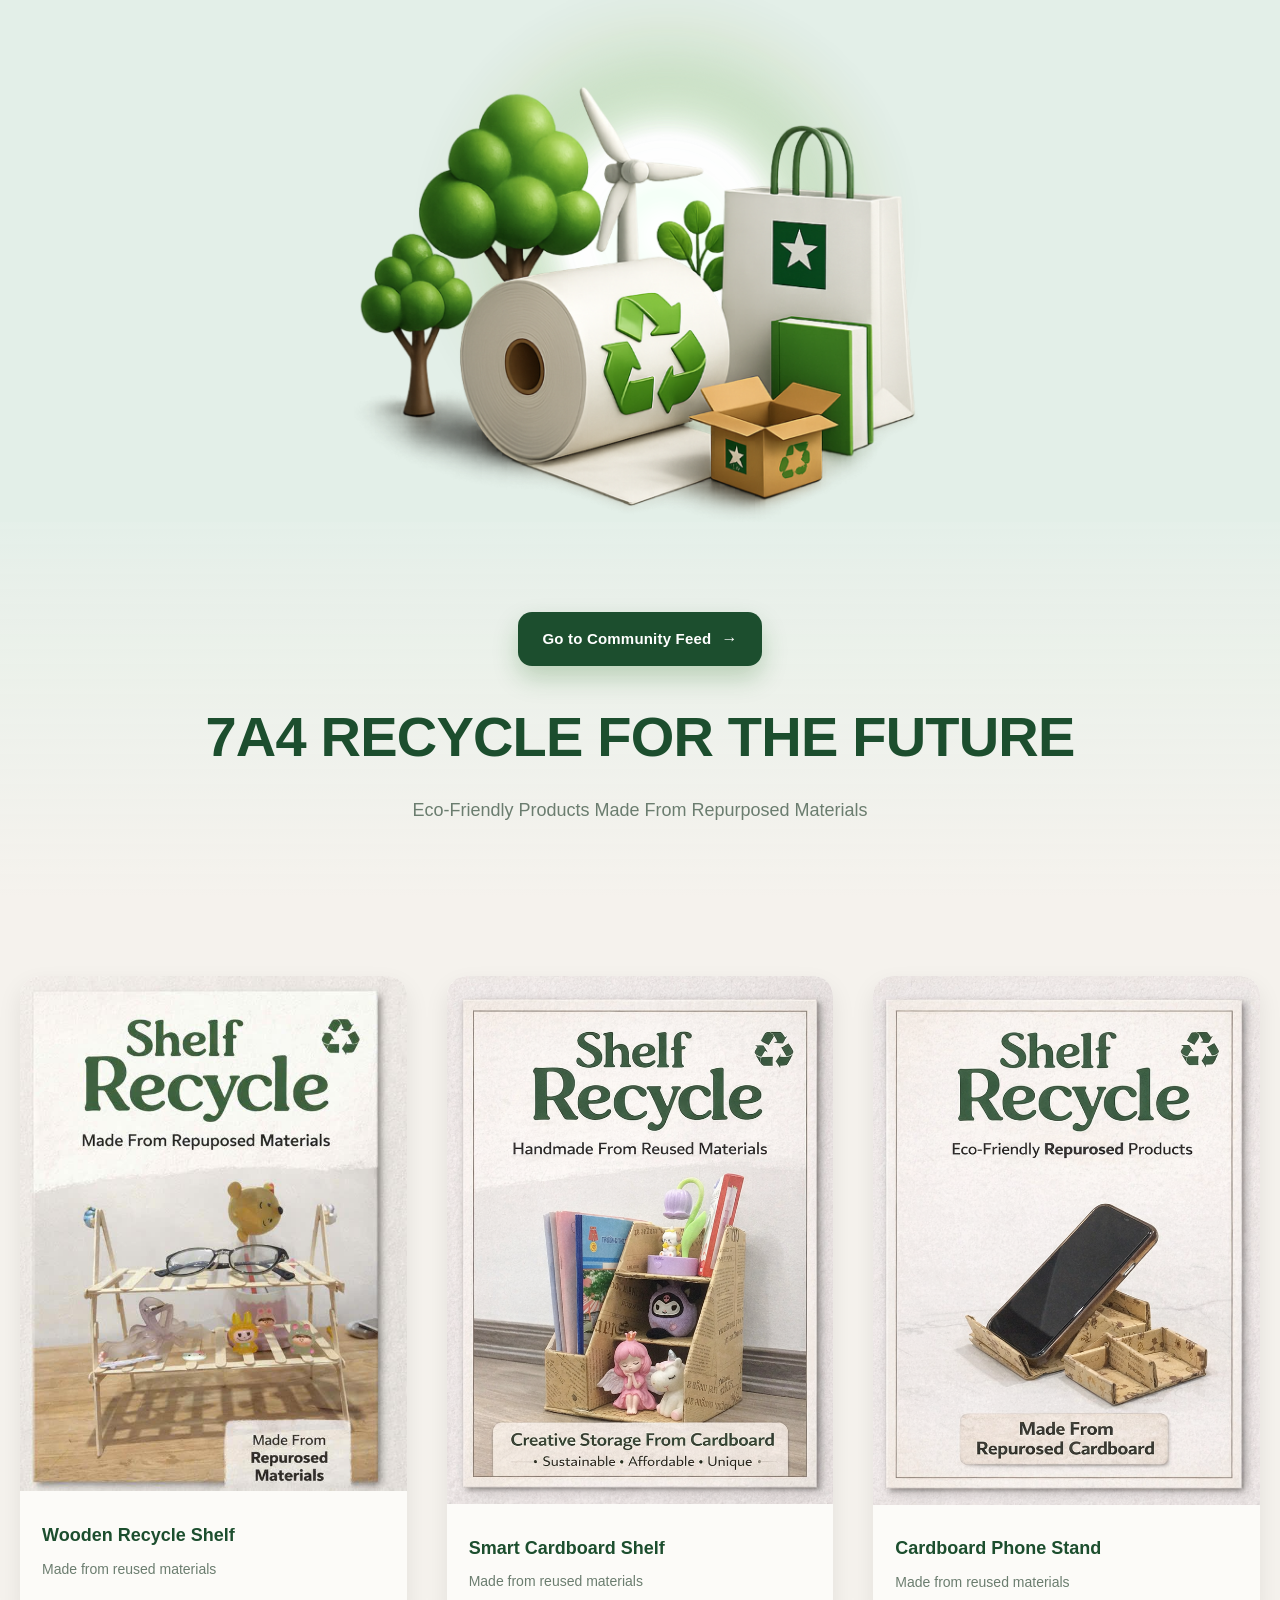
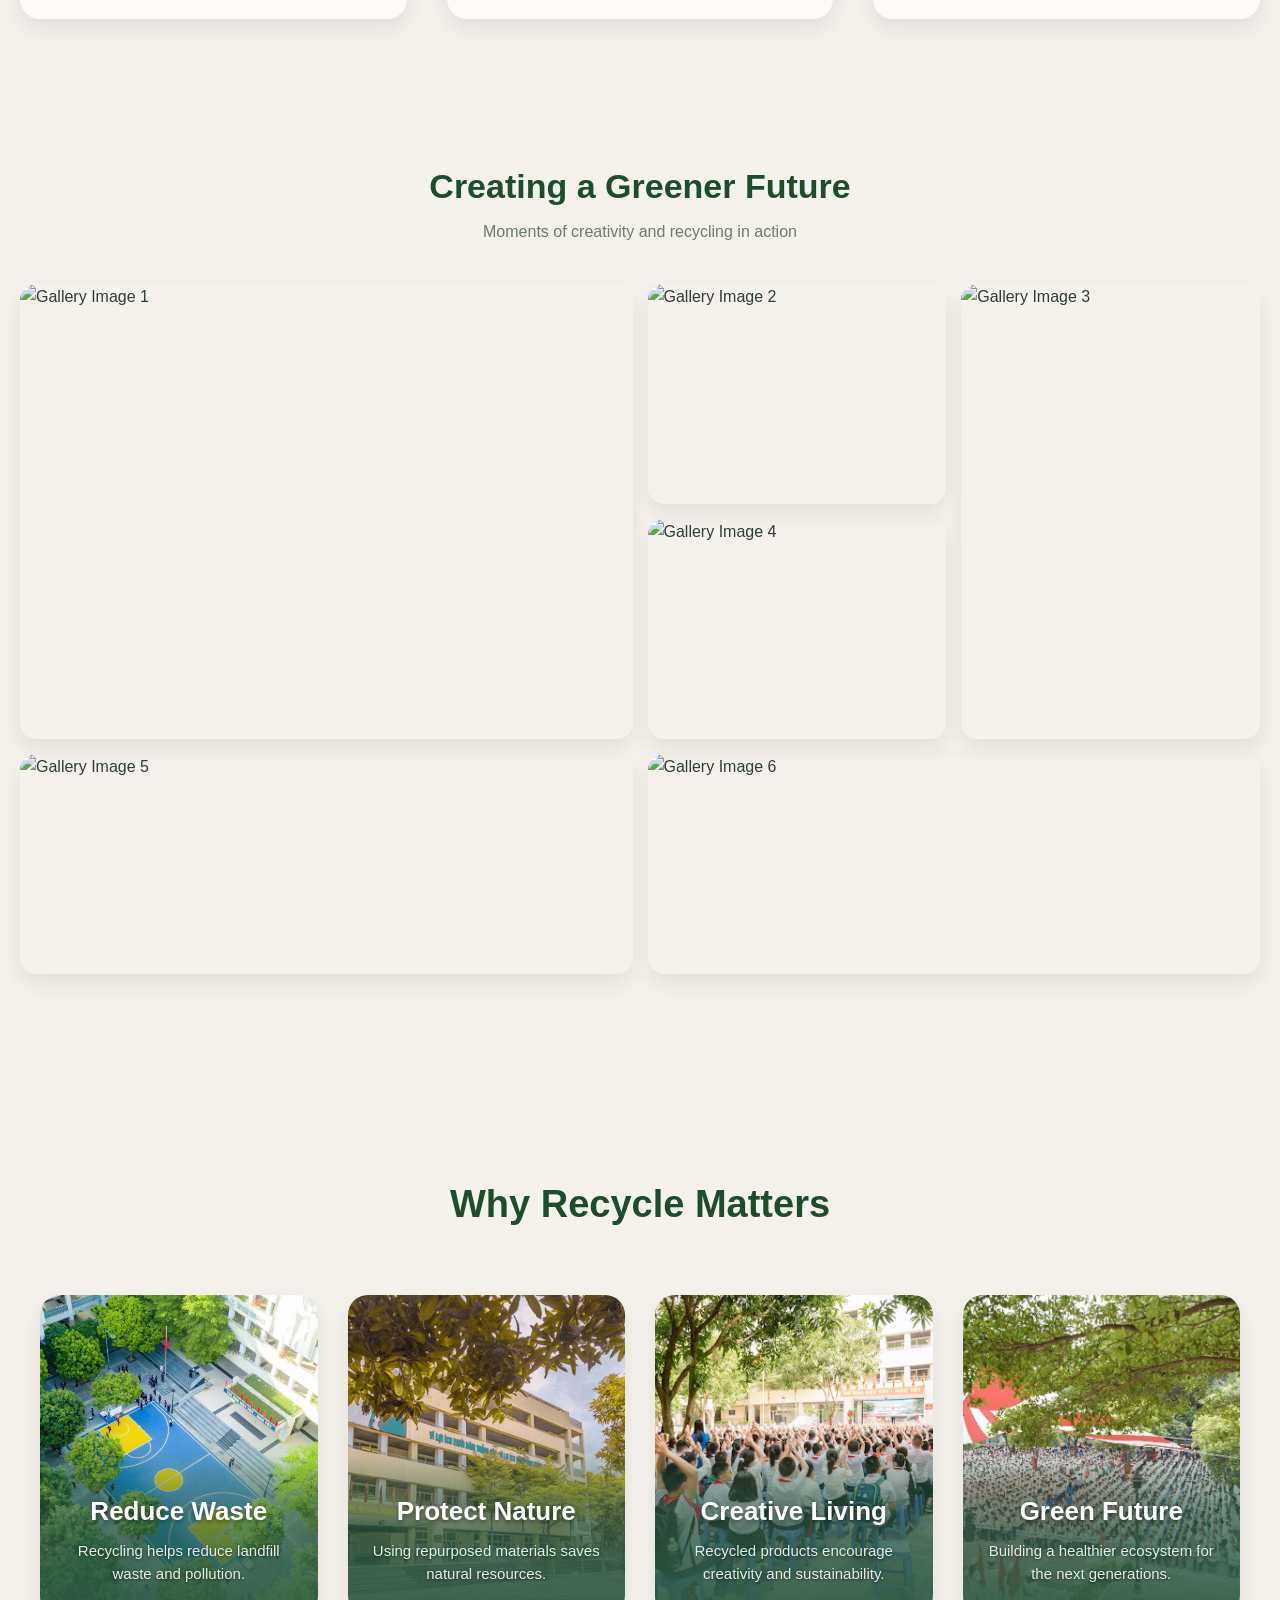
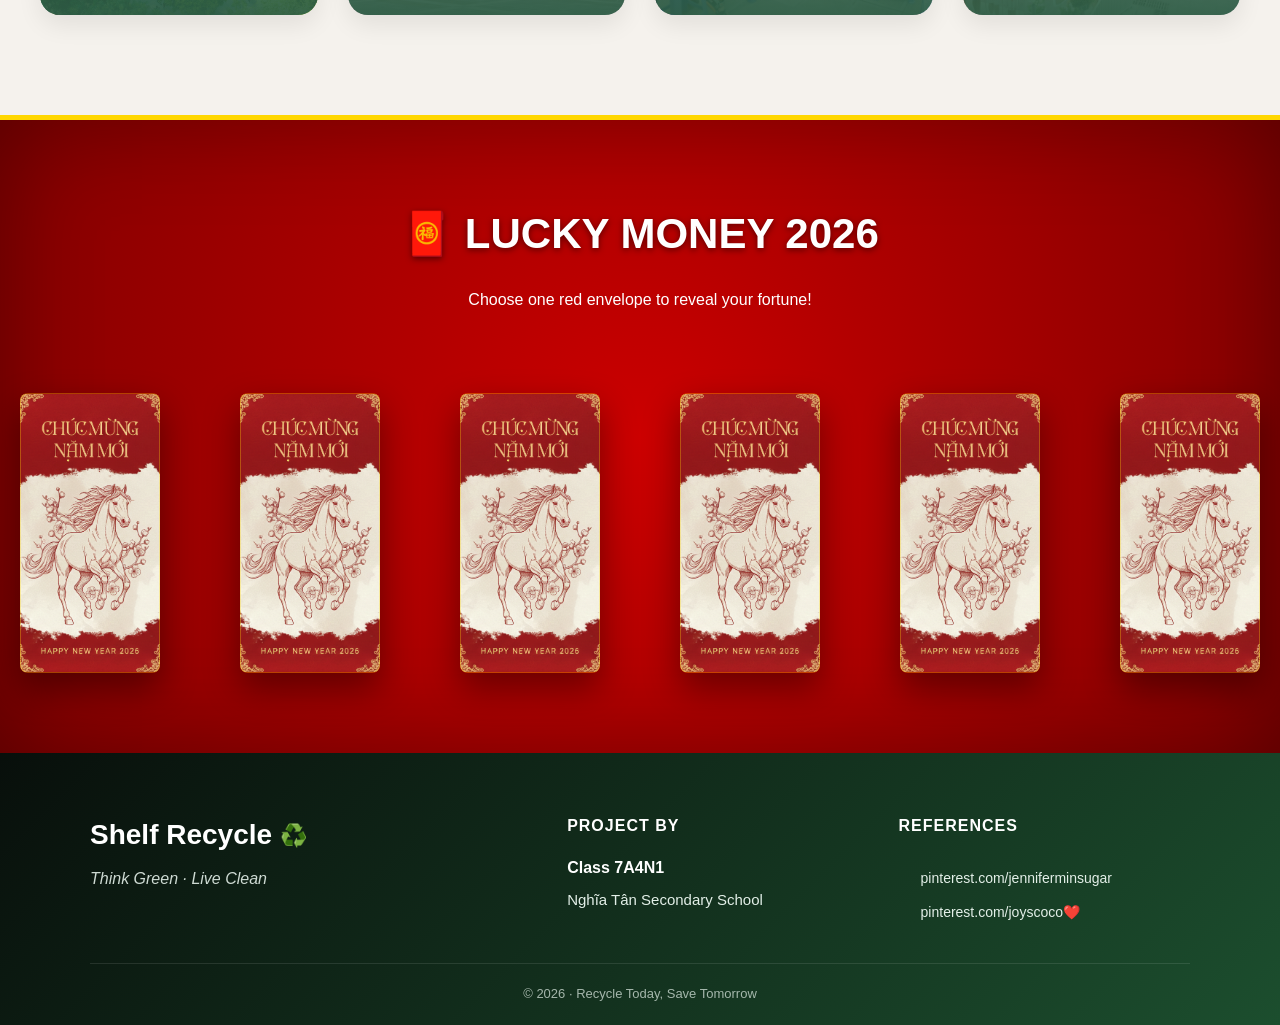
==== commit cecc4562: "lew" ====
--- a/index.html
+++ b/index.html
@@ -234,7 +234,7 @@
     preload="none"
     poster="images/shelfc4.png"
   >
-    <source data-src="images/shelfvideo2.mp4" type="video/mp4">
+    <source data-src="images/shelfvideon.mp4" type="video/mp4">
     Trình duyệt của bạn không hỗ trợ video.
   </video>
 
@@ -272,7 +272,7 @@
     preload="none"
     poster="images/shelfc3.png"
   >
-    <source data-src="images/cardtonphone.mp4" type="video/mp4">
+    <source data-src="images/cartonphone.mp4" type="video/mp4">
     Trình duyệt của bạn không hỗ trợ video.
   </video>
 
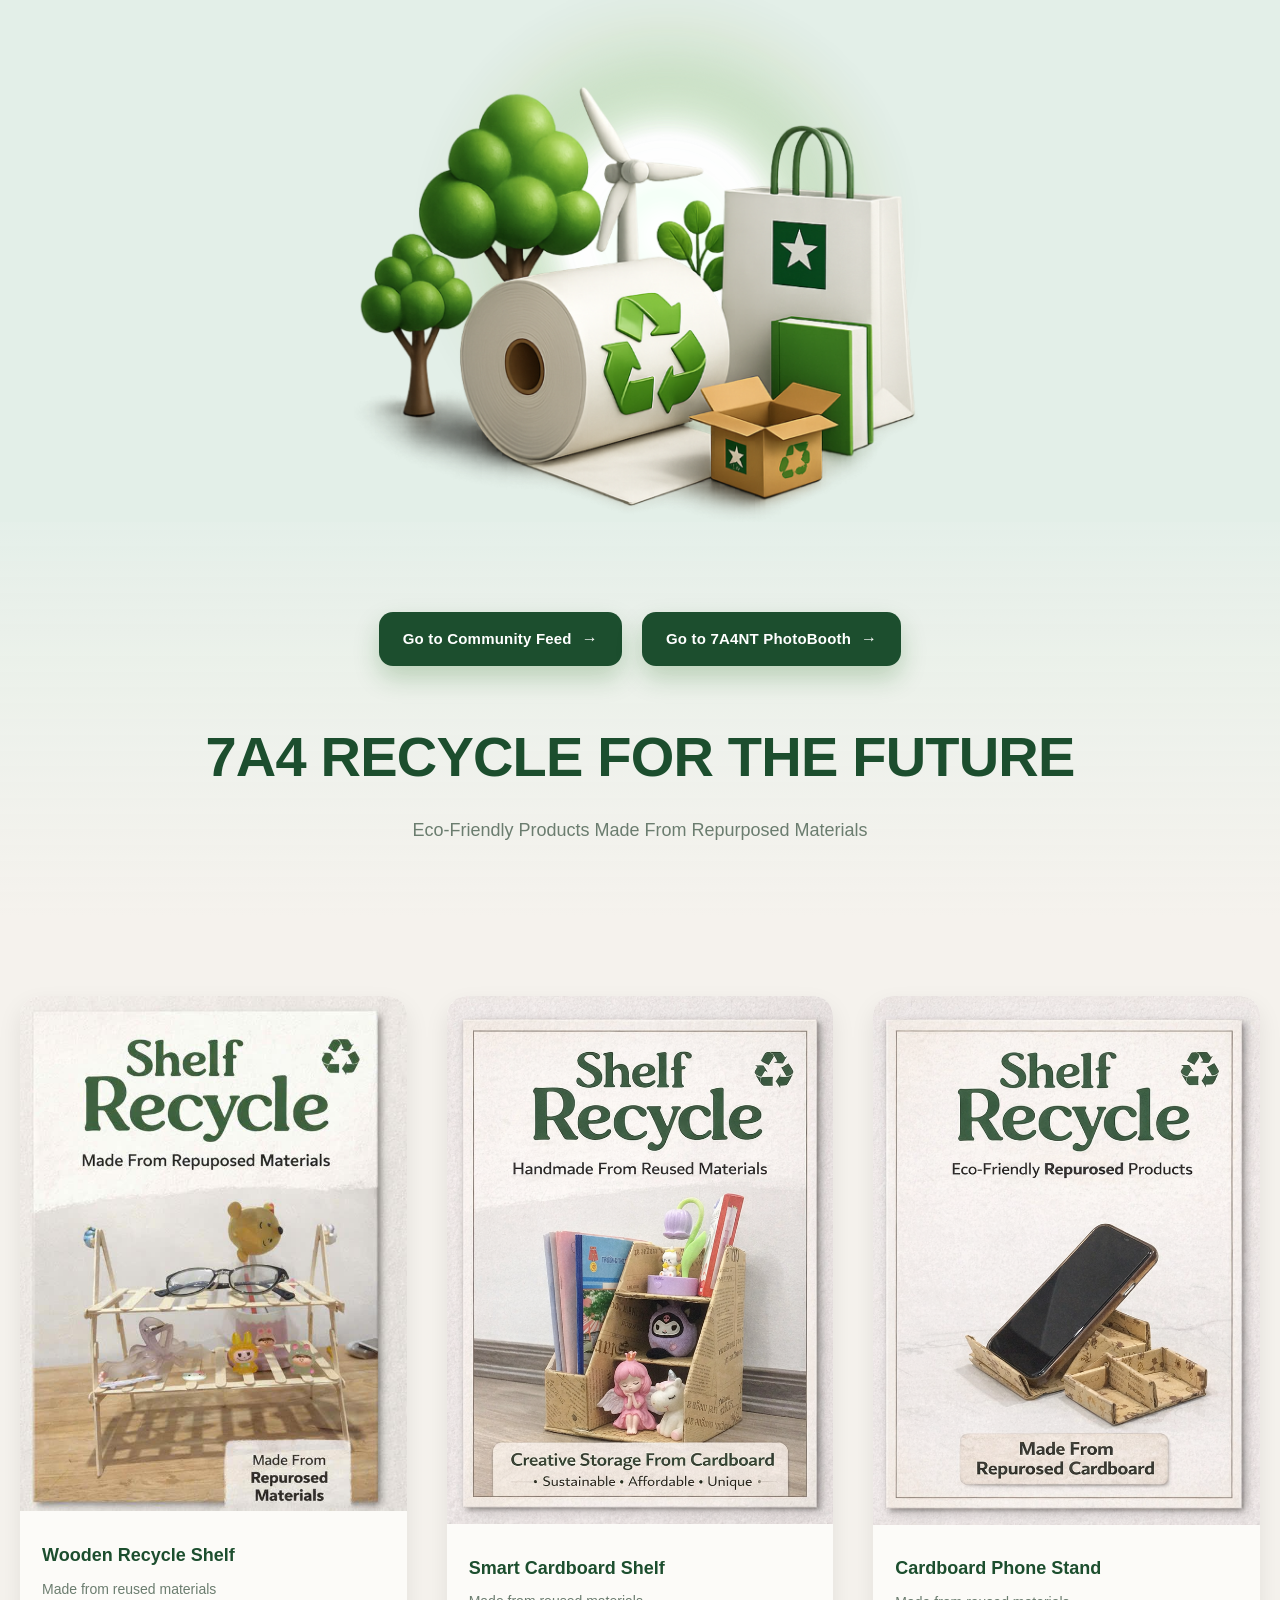
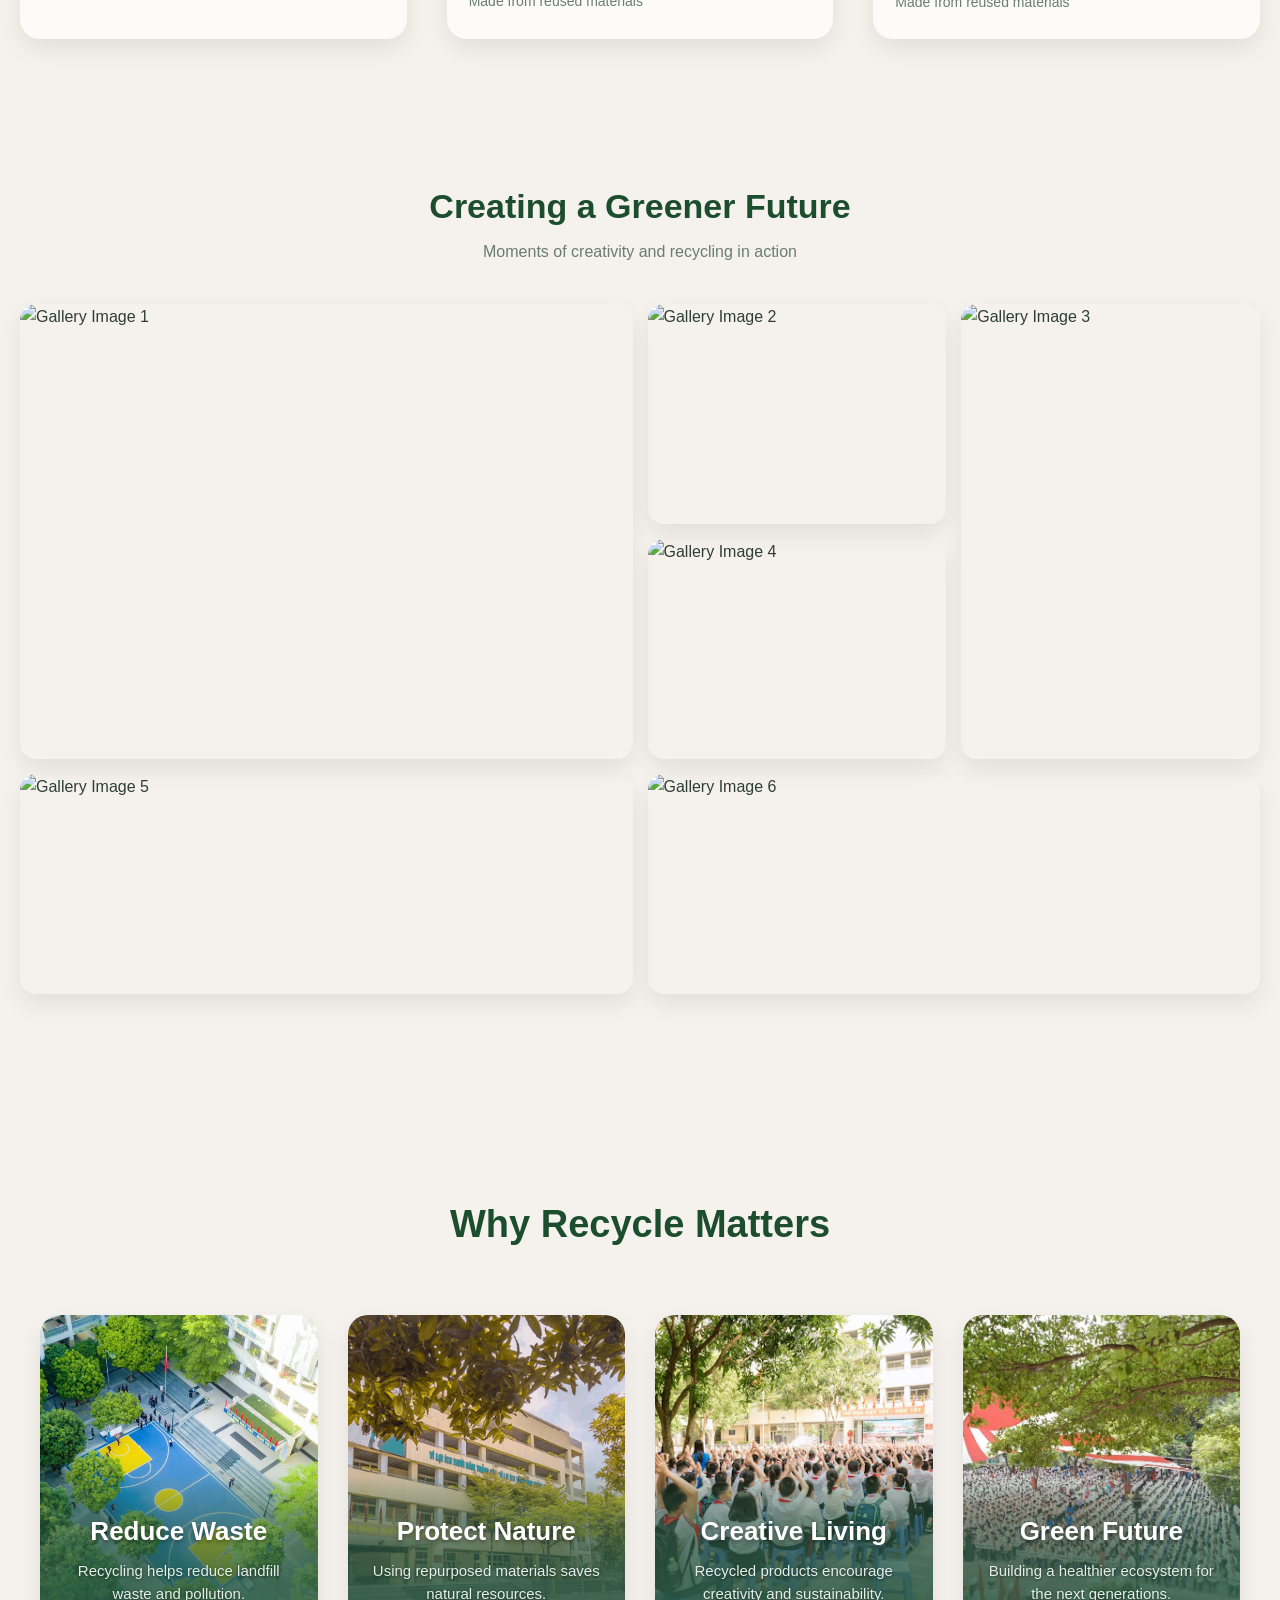
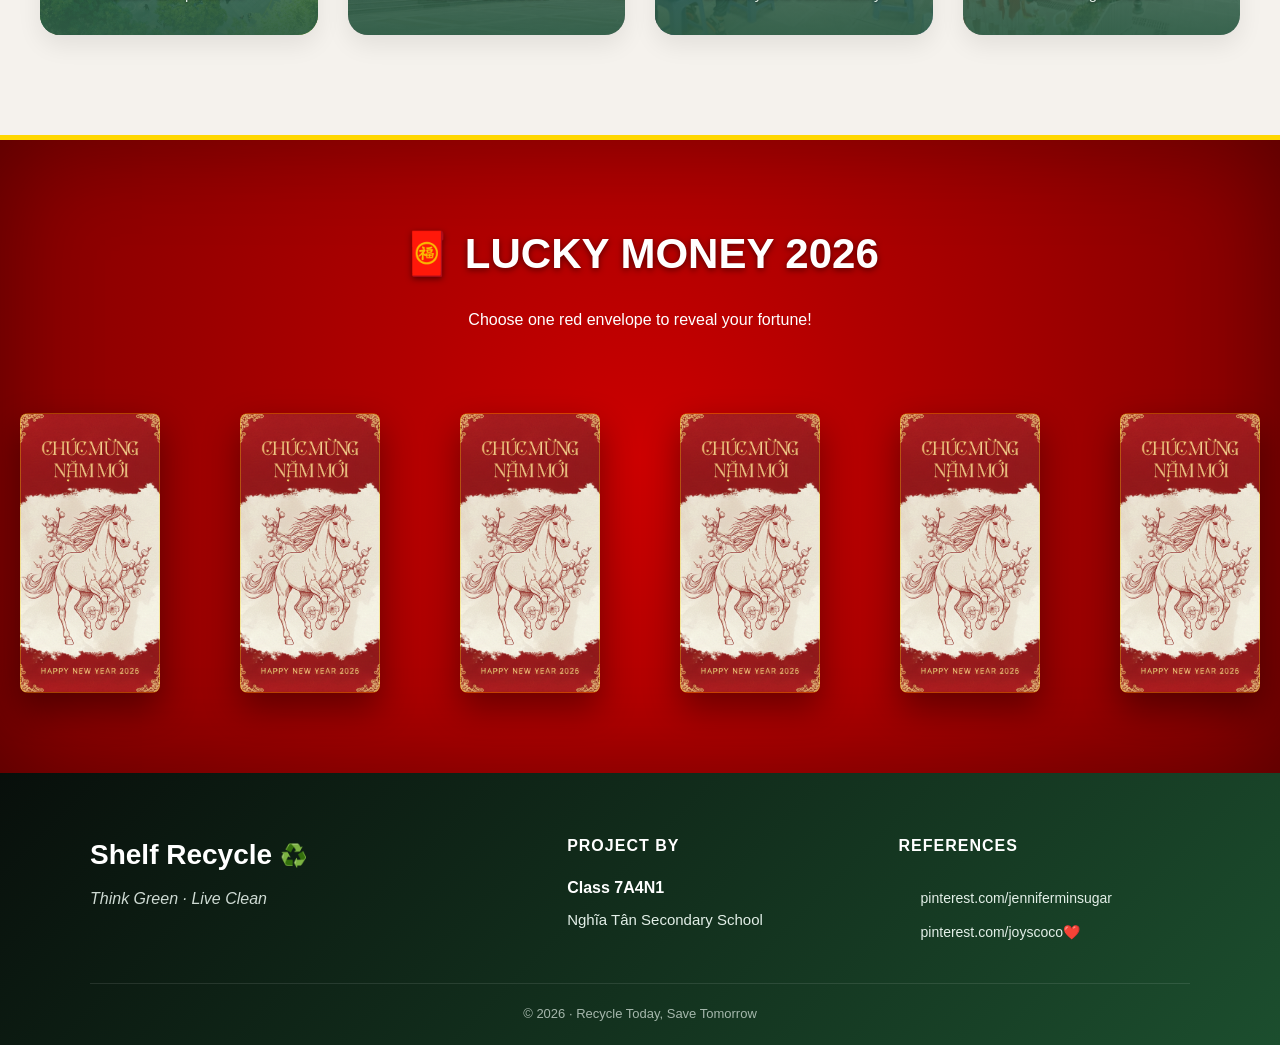
==== commit 318d11ce: "new" ====
--- a/index.html
+++ b/index.html
@@ -7,6 +7,8 @@
 
   <link rel="stylesheet" href="style.css">
 
+  <link rel="icon" type="image/png" href="images/7A4.png">
+
   <link rel="preload" href="images/inner.png" as="image">
   <link rel="preload" href="images/envelope.png" as="image">
   <link rel="preload" href="images/light.png" as="image">
@@ -14,12 +16,17 @@
 <body>
 
 <header class="hero-logo">
-  <img src="/images/LogoRecycle.png" alt="7A4 Recycle for the Future Logo">
+  <img src="images/LogoRecycle.png" alt="7A4 Recycle for the Future Logo">
 </header>
 
 <header class="hero fade-in">
+  <div style="display: flex; justify-content: center; gap: 20px; margin-bottom: 20px;">
   <div class="community-entry">
     <a href="./community.html" class="community-entry-btn">Go to Community Feed</a>
+  </div>
+    <div class="community-entry">
+    <a href="./mainbooth.html" class="community-entry-btn">Go to 7A4NT PhotoBooth </a>
+  </div>
   </div>
   <h1 style="text-transform: uppercase;">7A4 Recycle for the Future</h1>
   <p>Eco-Friendly Products Made From Repurposed Materials</p>
@@ -239,6 +246,7 @@
   </video>
 
   <div class="modal-content">
+    <div>
     <h2>Smart Cardboard Shelf</h2>
     <p>
       This smart shelf is made from recycled cardboard, designed to organize books and small items in a neat and creative way.
@@ -258,8 +266,10 @@
       <img class="img-detail" src="images/material2-2.jpg" alt="" loading="lazy">
       <img class="img-detail" src="images/material2-3.jpg" alt="" loading="lazy">
     </div>
-
+</div>
+<div>
     <button class="btn-close" onclick="closeModal('modal3')">Close</button>
+  </div>
   </div>
 </div>
 
--- a/style.css
+++ b/style.css
@@ -911,6 +911,10 @@
   .modal-content h2 {
     font-size: 22px;
   }
+  .modal-content {
+    display: flex;
+    flex-direction: column-reverse;
+  }
   .btn-close {
     width: 100%;
     margin-top: 15px;
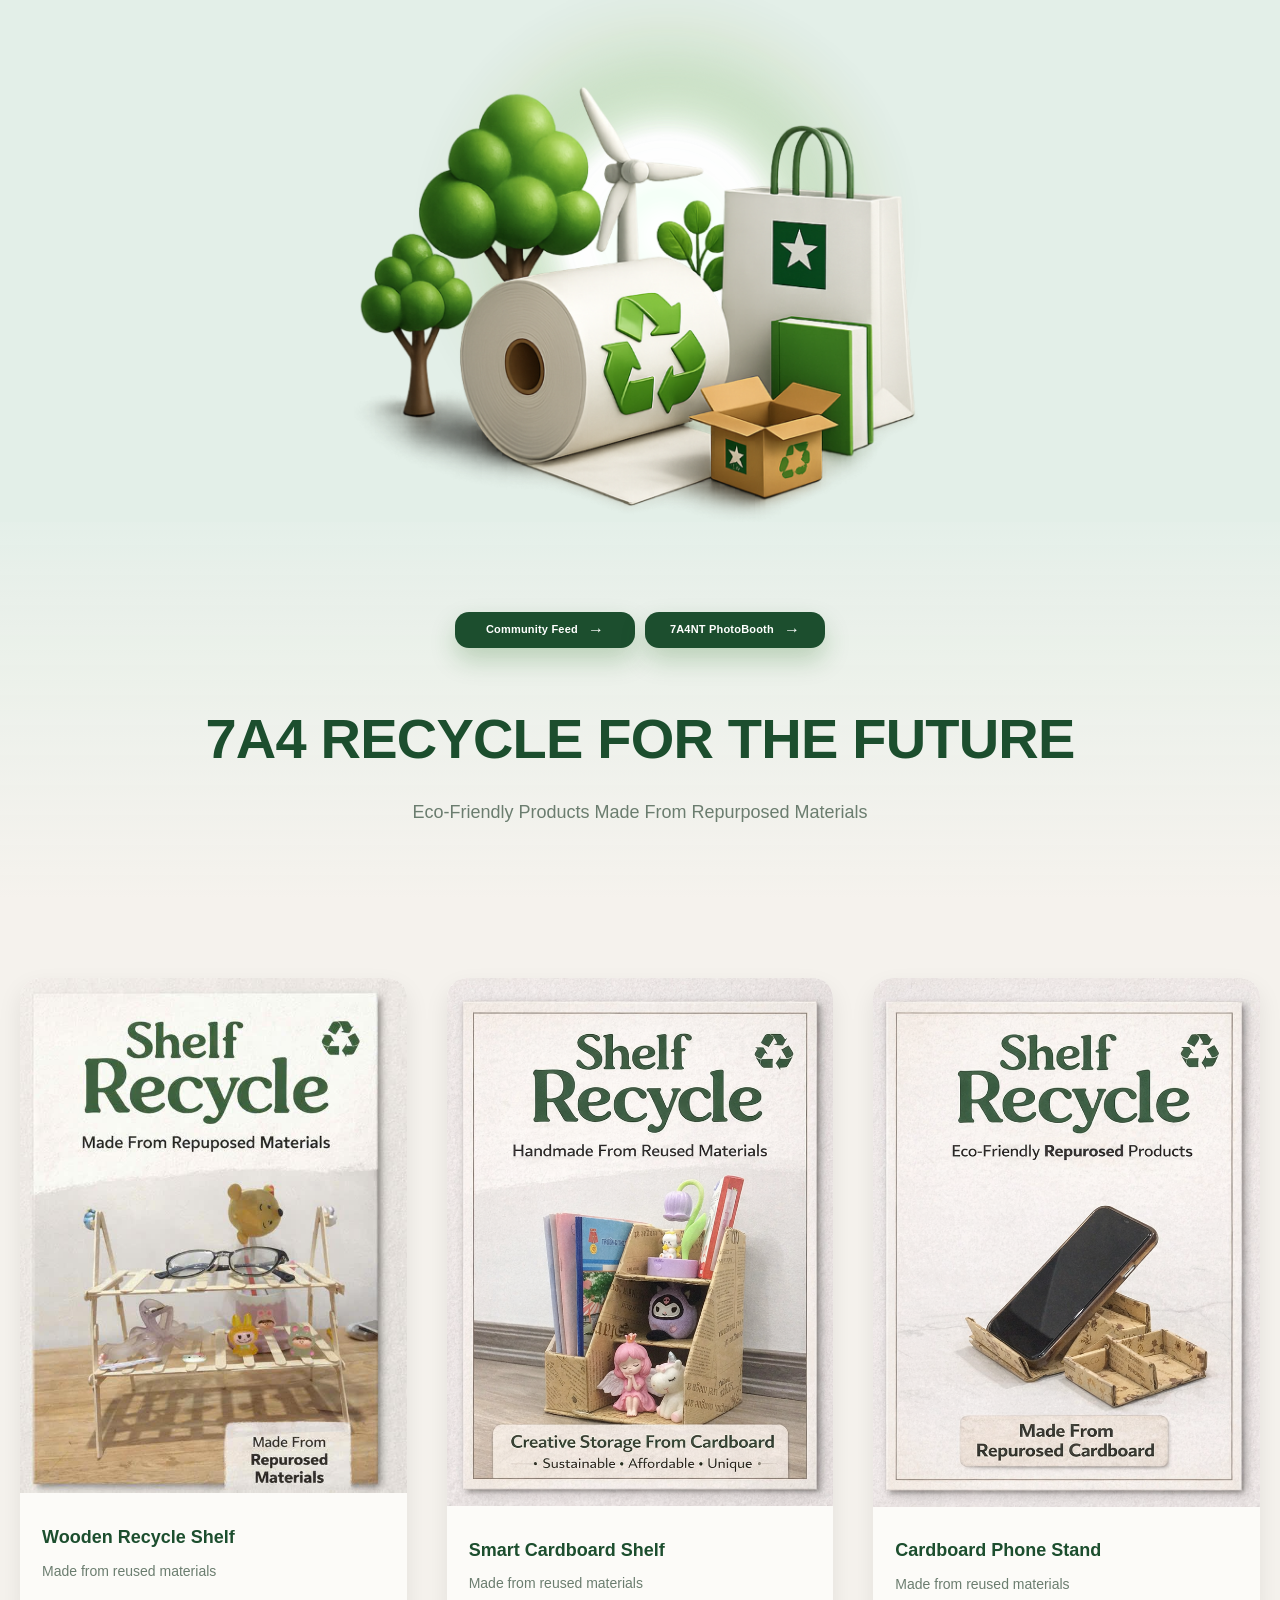
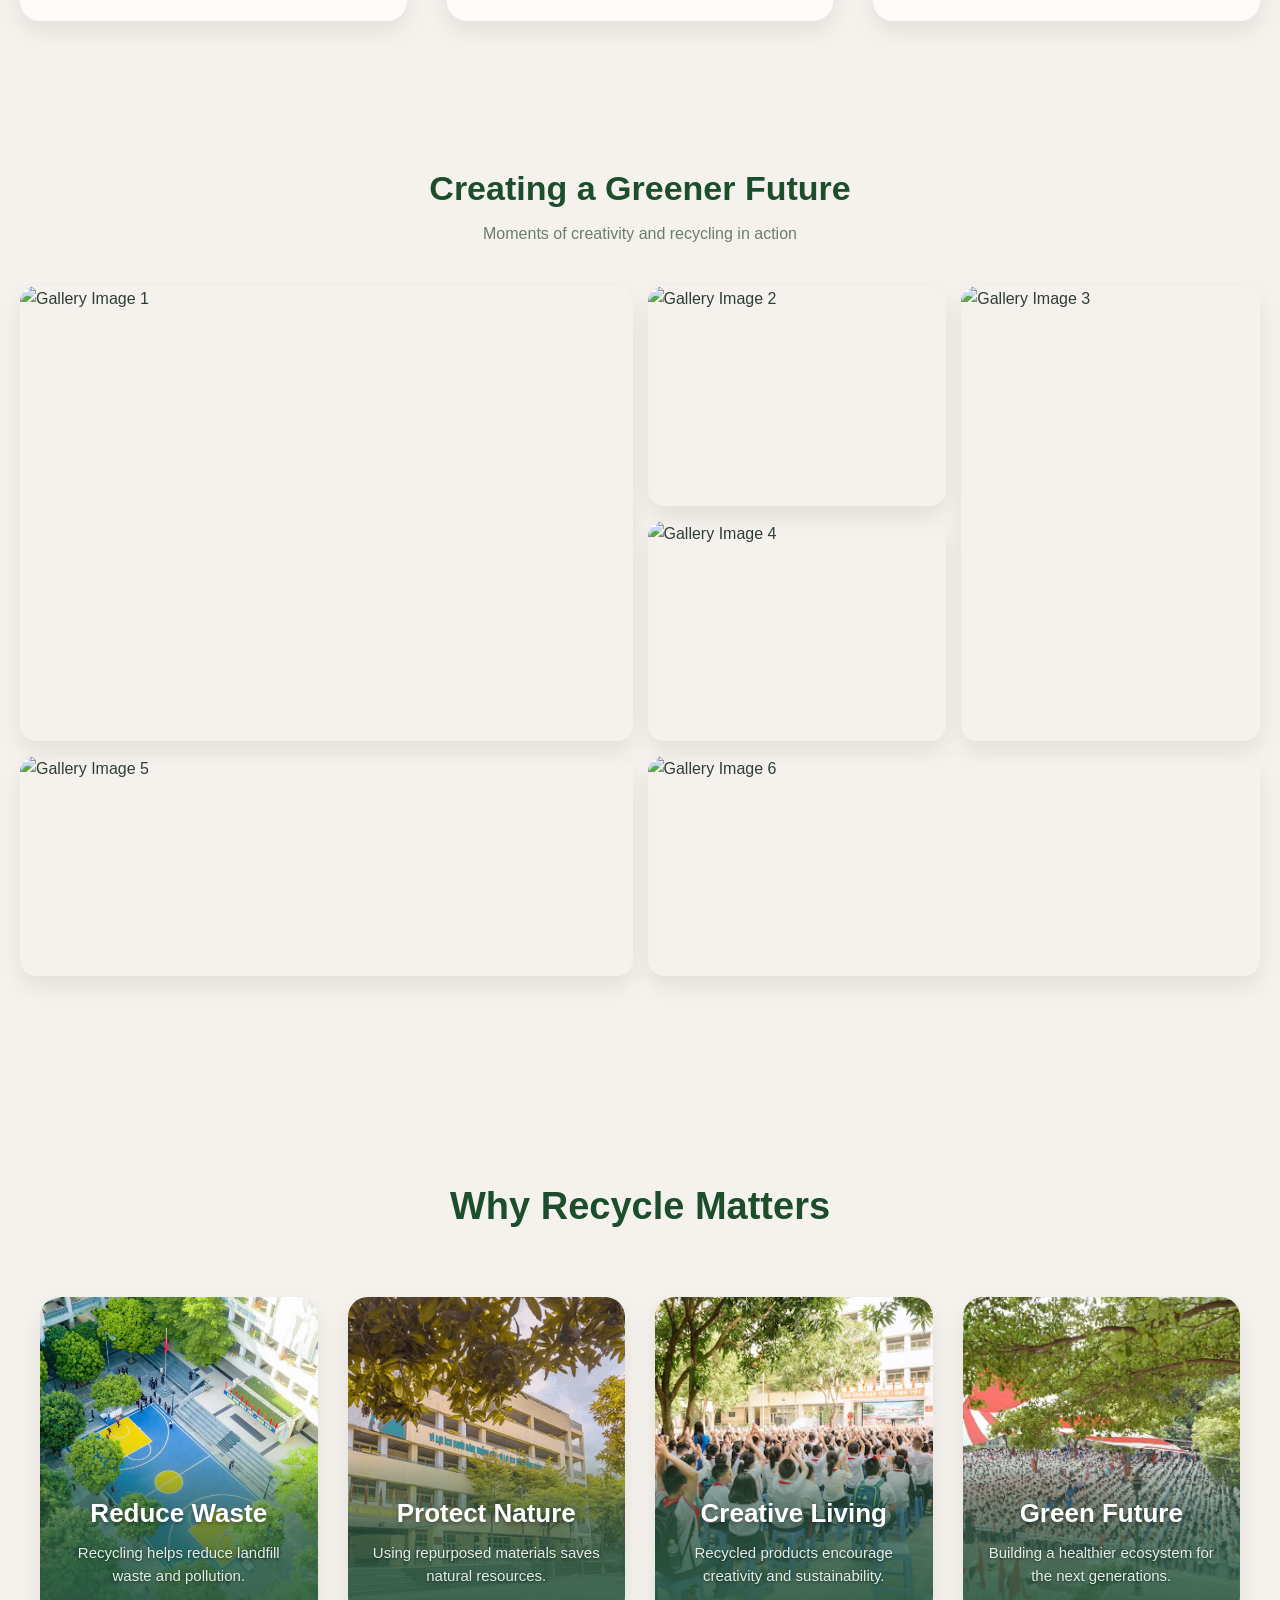
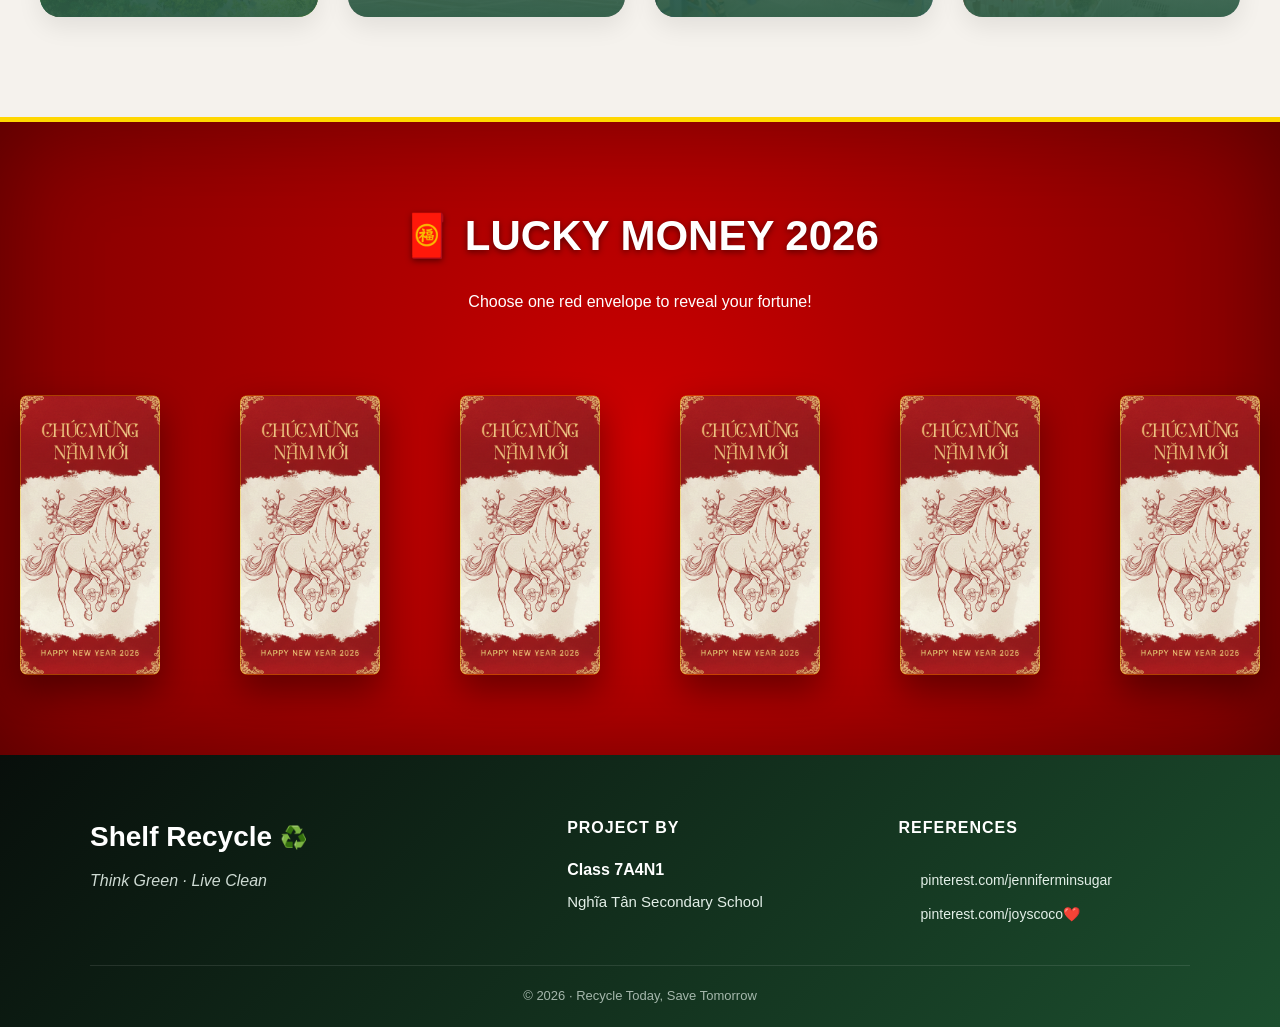
==== commit efae05fc: "new" ====
--- a/index.html
+++ b/index.html
@@ -20,12 +20,12 @@
 </header>
 
 <header class="hero fade-in">
-  <div style="display: flex; justify-content: center; gap: 20px; margin-bottom: 20px;">
+  <div style="display: flex; justify-content: center; padding-inline: 10px; gap: 10px; margin-bottom: 20px;">
   <div class="community-entry">
-    <a href="./community.html" class="community-entry-btn">Go to Community Feed</a>
+    <a href="./community.html" class="community-entry-btn">Community Feed</a>
   </div>
     <div class="community-entry">
-    <a href="./mainbooth.html" class="community-entry-btn">Go to 7A4NT PhotoBooth </a>
+    <a href="./mainbooth.html" class="community-entry-btn">7A4NT PhotoBooth </a>
   </div>
   </div>
   <h1 style="text-transform: uppercase;">7A4 Recycle for the Future</h1>
--- a/style.css
+++ b/style.css
@@ -1023,6 +1023,7 @@
 }
 
 @media (max-width: 768px) {
+ 
   .hero {
     padding: 72px 16px 54px;
   }
@@ -1036,7 +1037,7 @@
     max-width: 320px;
     justify-content: center;
     padding: 13px 20px;
-    font-size: 14px;
+    font-size: 11px;
   }
 
   .hero p {
@@ -1047,13 +1048,13 @@
   display: inline-flex;
   align-items: center;
   justify-content: center;
-  min-width: 220px;
+  min-width: 180px;
   text-decoration: none;
-  padding: 14px 24px;
+  padding: 5px 8px;
   border-radius: 14px;
   background: var(--green-main);
   color: #fff;
-  font-size: 15px;
+  font-size: 11px;
   font-weight: 700;
   box-shadow: 0 12px 26px rgba(10, 91, 6, 0.22);
   transition: transform 0.2s ease, box-shadow 0.2s ease, background 0.2s ease;
